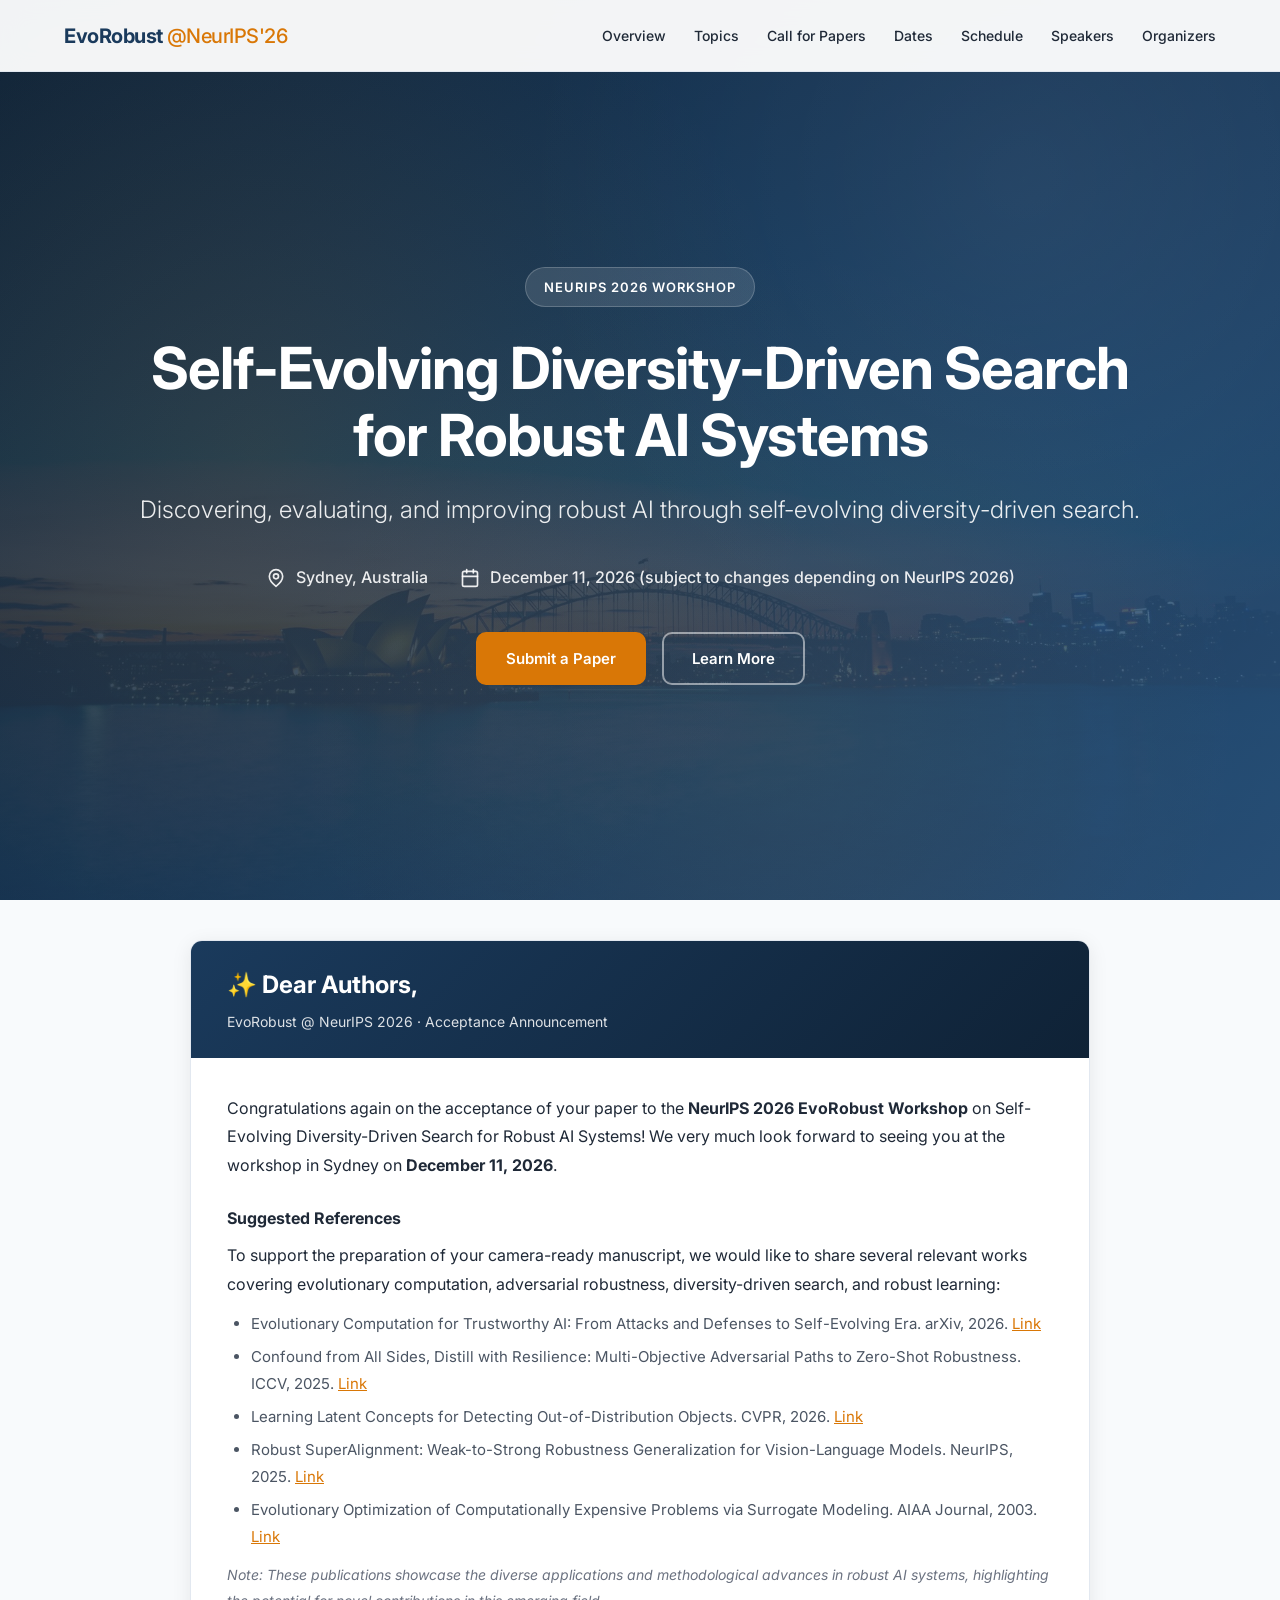
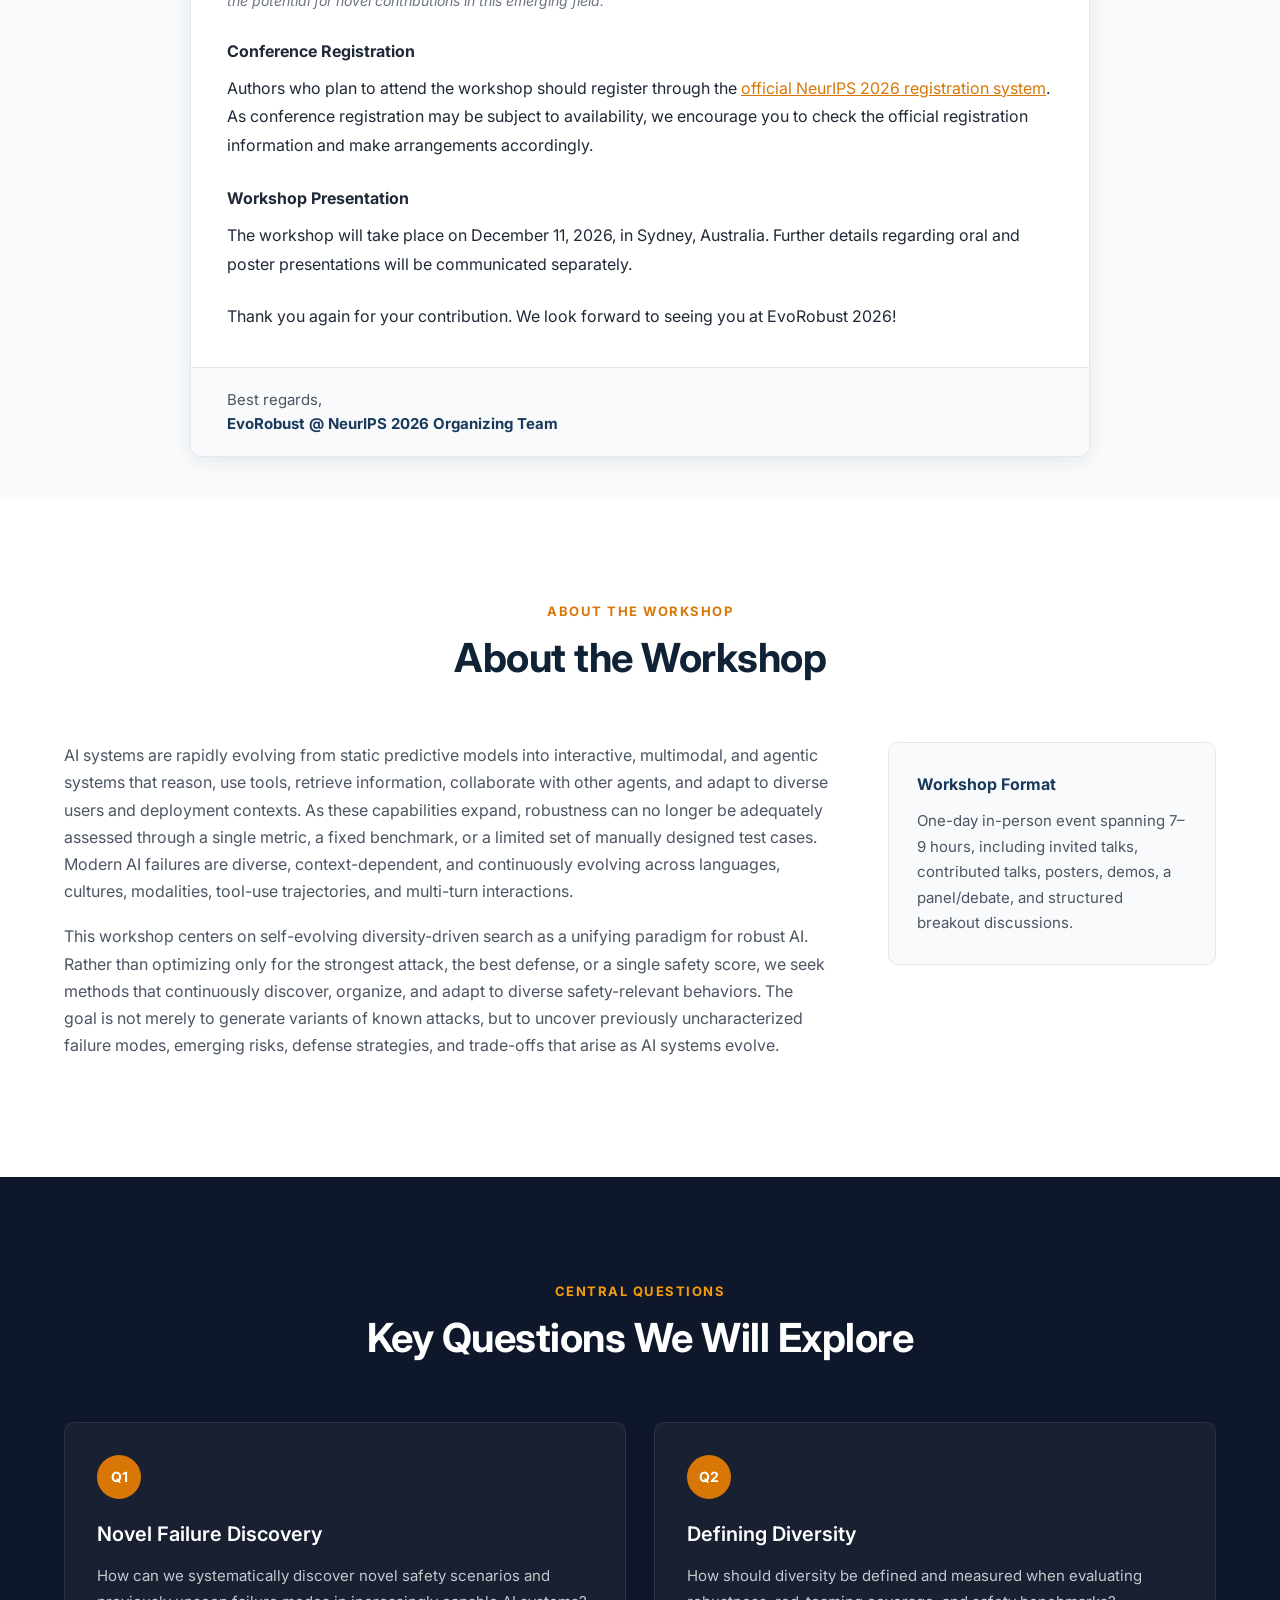
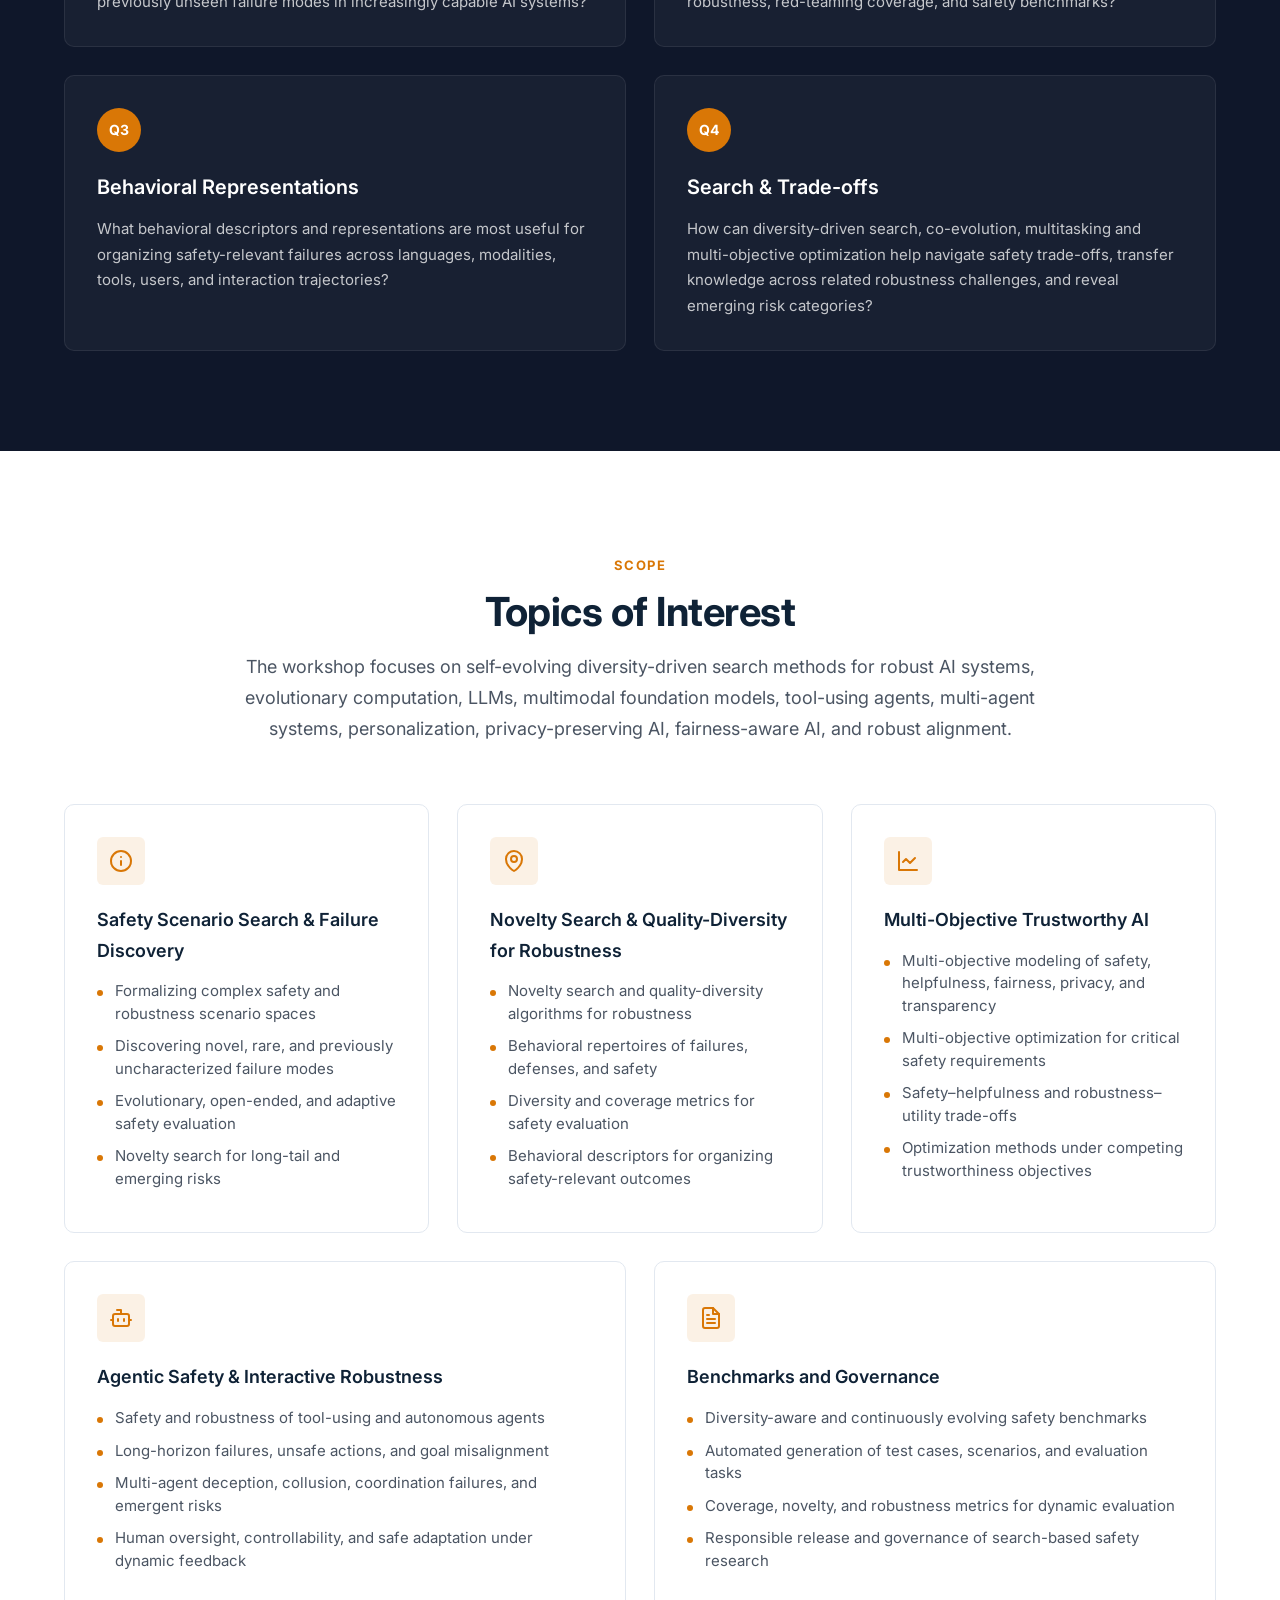
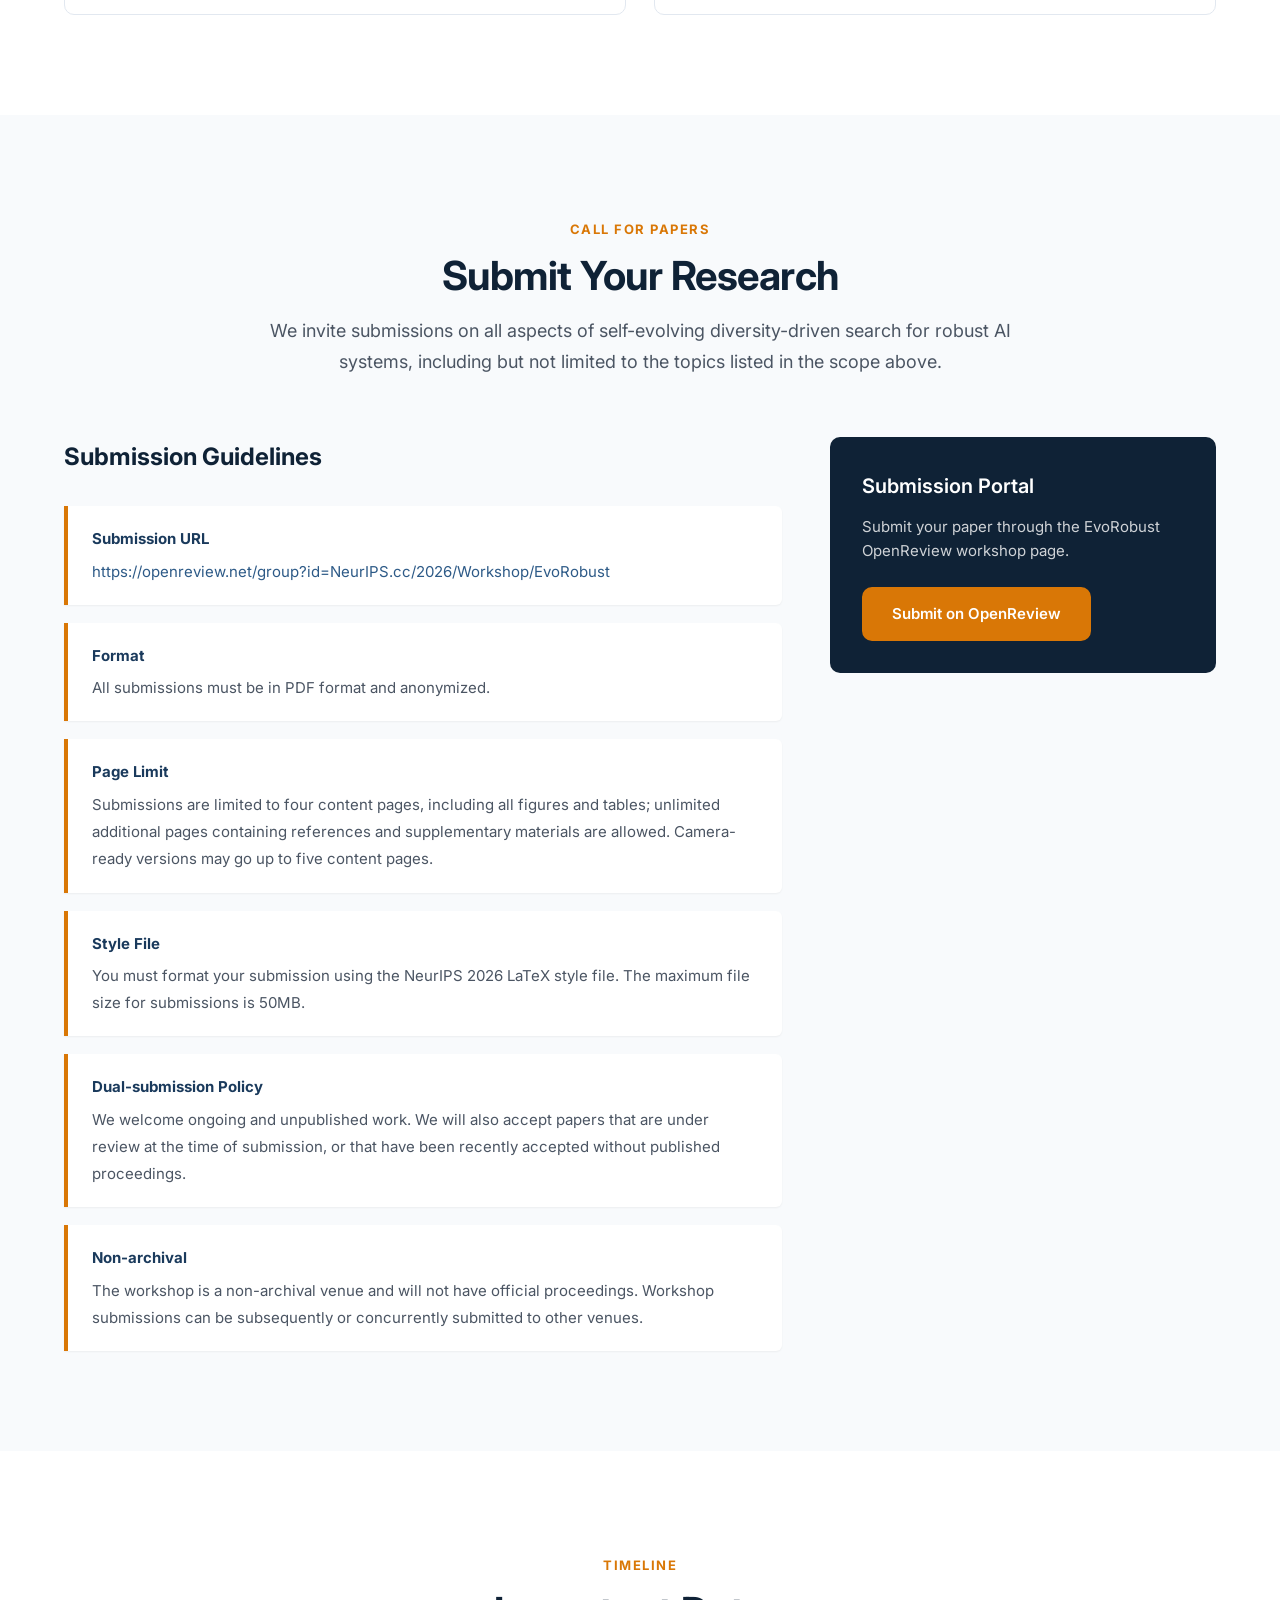
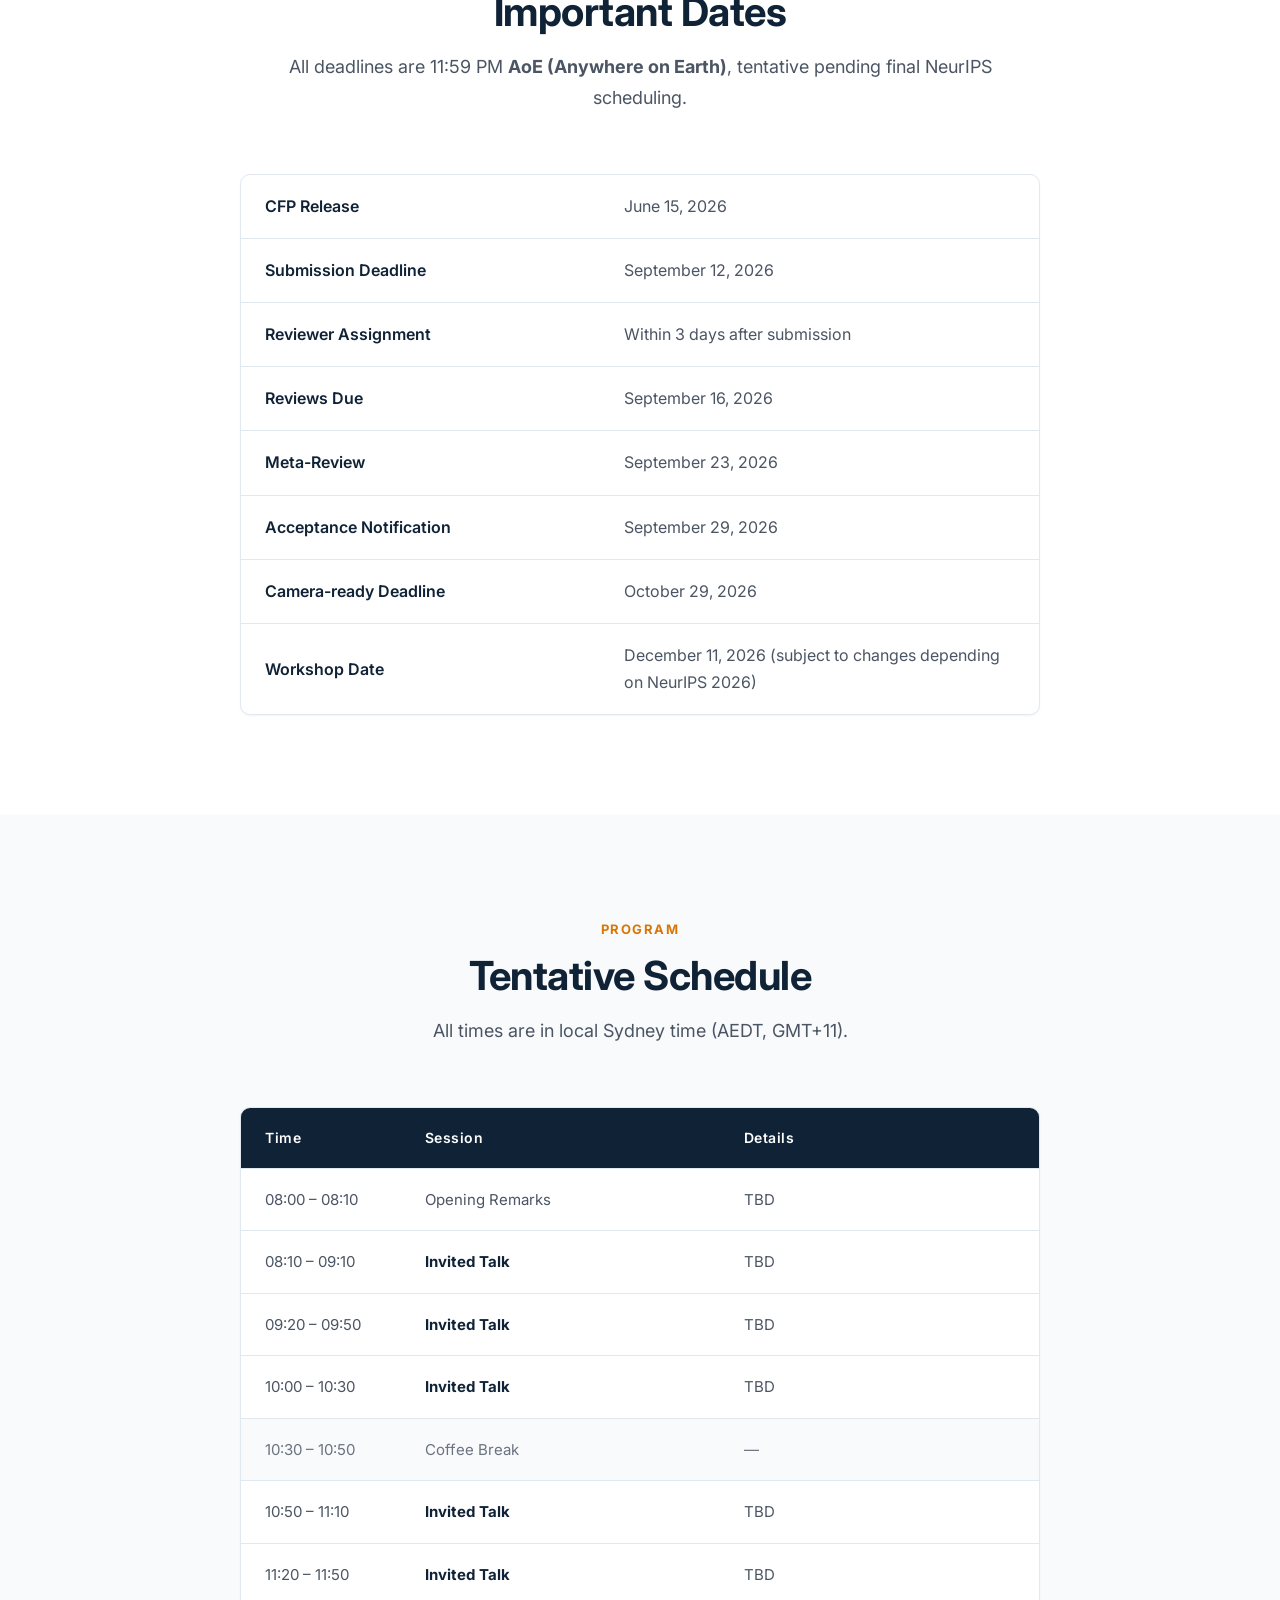
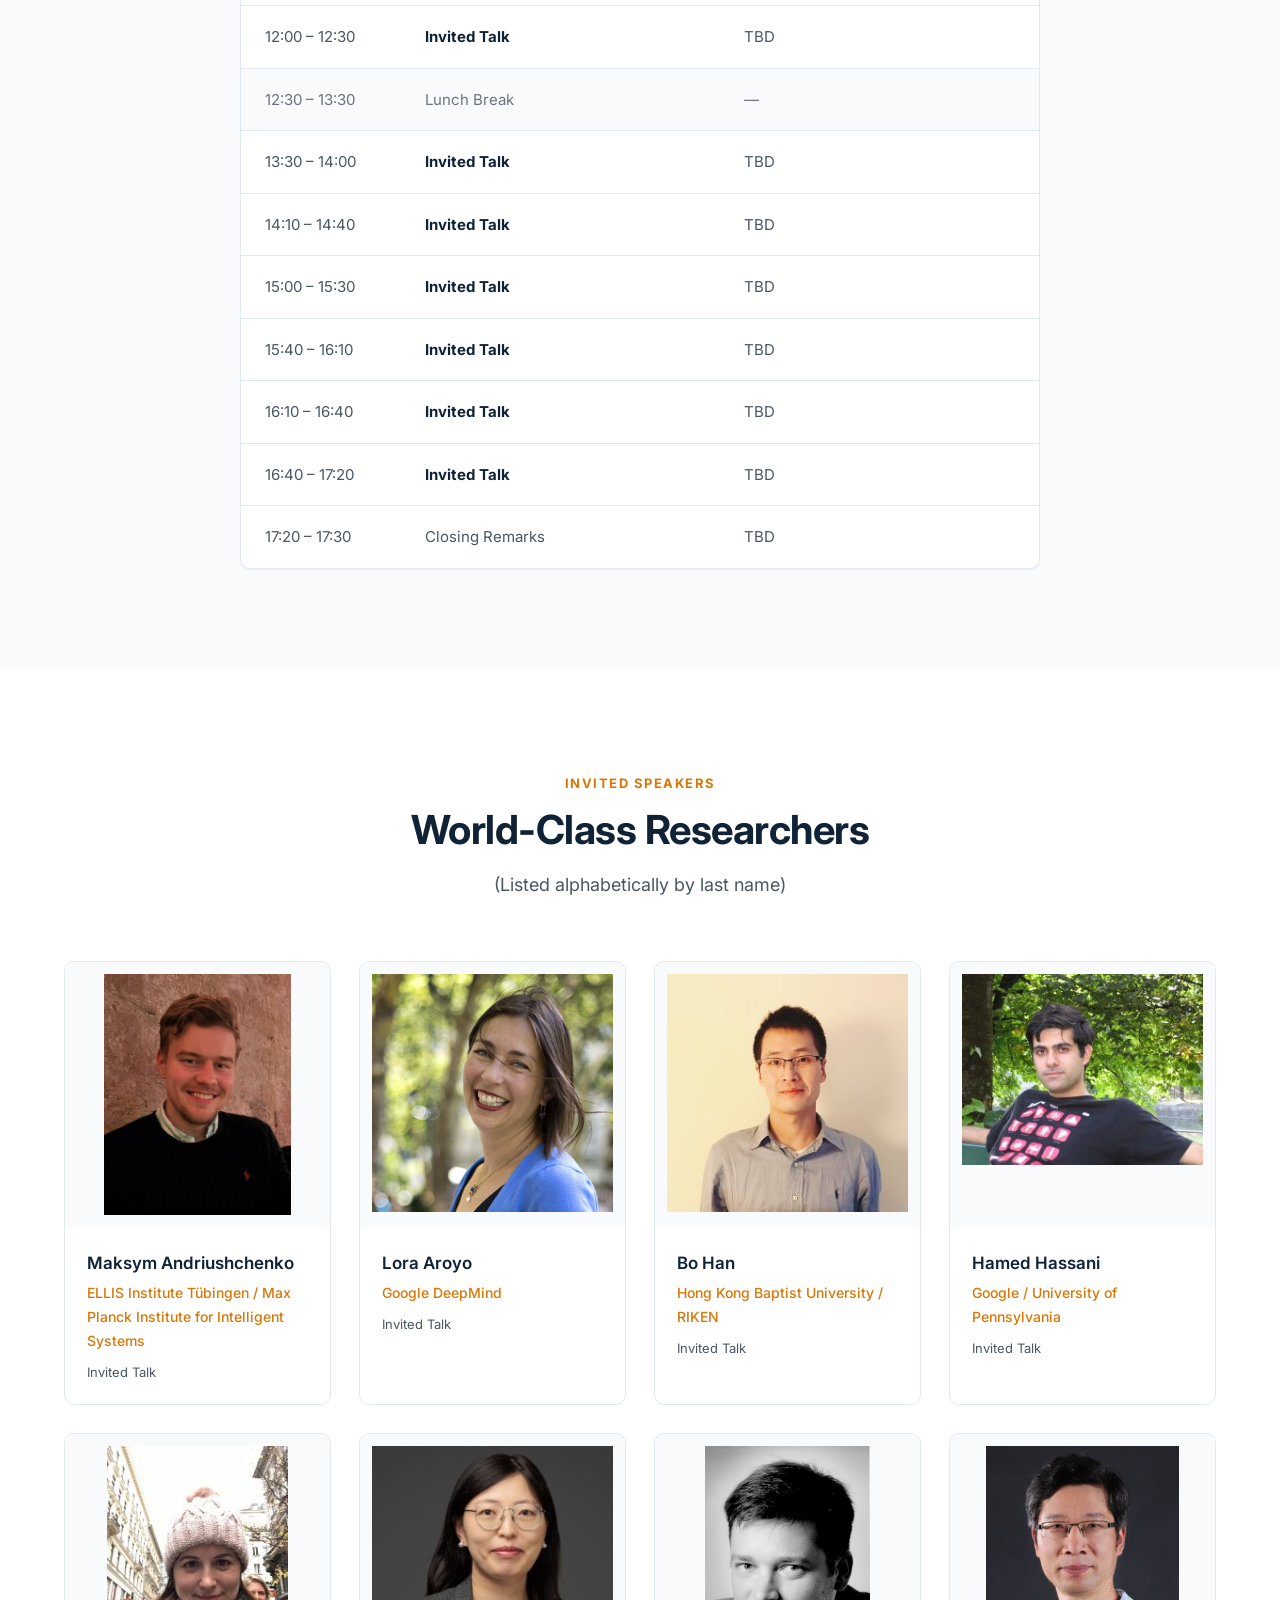
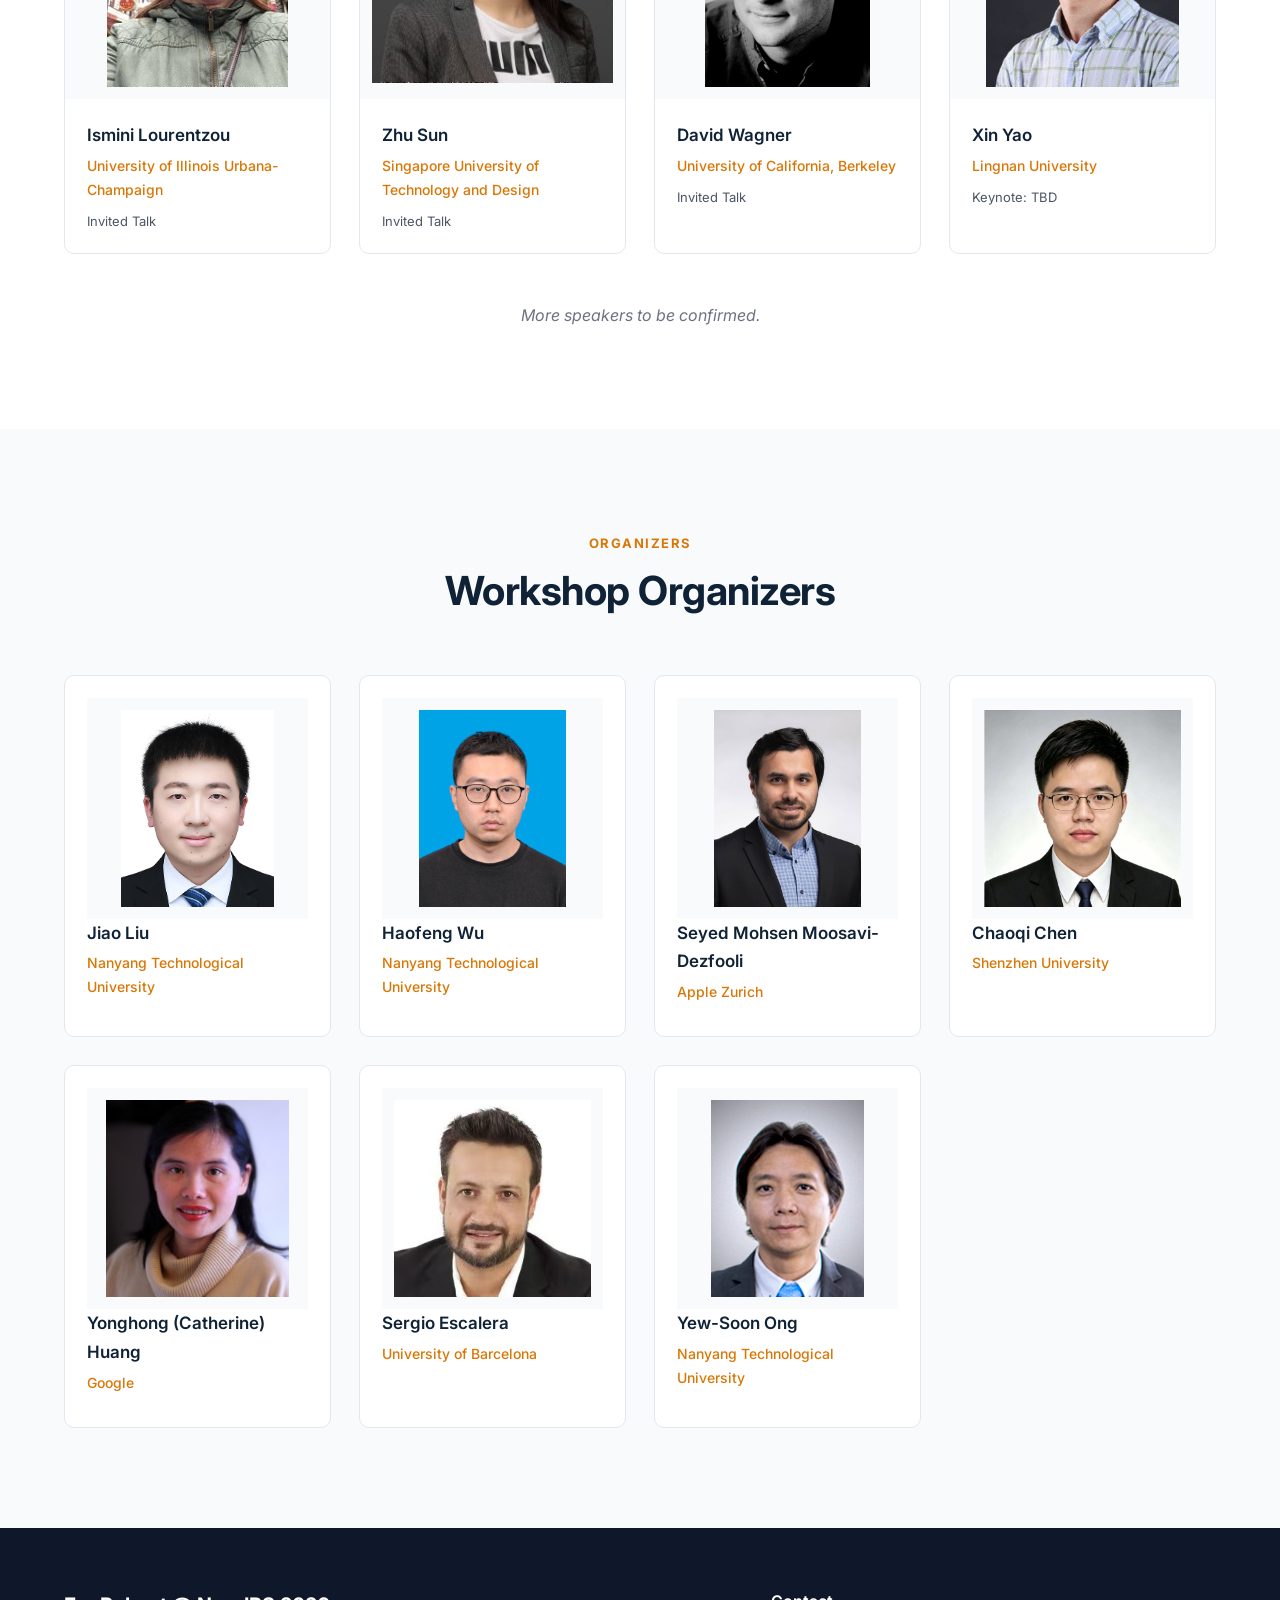
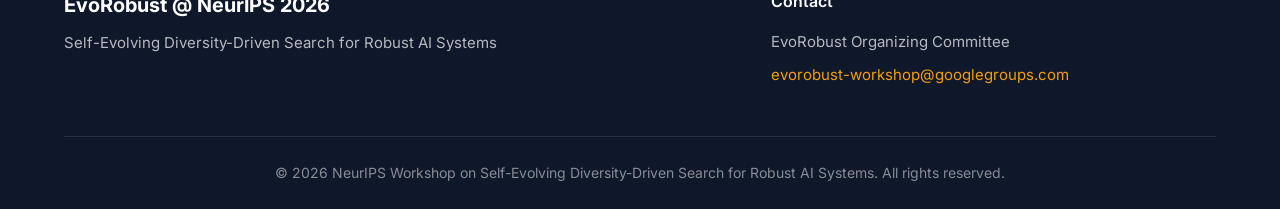
==== evorobust-workshop.html @ f7cfbfee "Remove camera-ready submission section (deadline passed)" ====
<!DOCTYPE html>
<html lang="en">
<head>
    <meta charset="UTF-8">
    <meta name="viewport" content="width=device-width, initial-scale=1.0">
    <title>EvoRobust Workshop @ NeurIPS 2026 | Self-Evolving Diversity-Driven Search for Robust AI Systems</title>
    <meta name="description" content="NeurIPS 2026 Workshop on Self-Evolving Diversity-Driven Search for Robust AI Systems. Discovering, evaluating, and improving robust AI through diversity-driven search.">
    <style>
/* ================================
   EvoRobust @ NeurIPS 2026 Workshop
   Stylesheet
   ================================ */

:root {
    --color-primary: #1a3a5c;
    --color-primary-dark: #0f2236;
    --color-primary-light: #2d5a87;
    --color-accent: #d97706;
    --color-accent-light: #f59e0b;
    --color-text: #1f2937;
    --color-text-light: #4b5563;
    --color-text-muted: #6b7280;
    --color-bg: #ffffff;
    --color-bg-muted: #f8fafc;
    --color-bg-dark: #0f172a;
    --color-border: #e2e8f0;
    --shadow-sm: 0 1px 2px 0 rgba(0, 0, 0, 0.05);
    --shadow-md: 0 4px 6px -1px rgba(0, 0, 0, 0.1), 0 2px 4px -1px rgba(0, 0, 0, 0.06);
    --shadow-lg: 0 10px 15px -3px rgba(0, 0, 0, 0.1), 0 4px 6px -2px rgba(0, 0, 0, 0.05);
    --radius-sm: 6px;
    --radius-md: 10px;
    --radius-lg: 16px;
    --container-max: 1200px;
    --header-height: 72px;
}

* {
    margin: 0;
    padding: 0;
    box-sizing: border-box;
}

html {
    scroll-behavior: smooth;
}

body {
    font-family: 'Inter', -apple-system, BlinkMacSystemFont, 'Segoe UI', Roboto, sans-serif;
    font-size: 16px;
    line-height: 1.7;
    color: var(--color-text);
    background-color: var(--color-bg);
}

a {
    color: var(--color-primary-light);
    text-decoration: none;
    transition: color 0.2s ease;
}

a:hover {
    color: var(--color-accent);
}

img {
    max-width: 100%;
    height: auto;
}

.container {
    width: 100%;
    max-width: var(--container-max);
    margin: 0 auto;
    padding: 0 24px;
}

/* ================================
   Buttons
   ================================ */

.btn {
    display: inline-flex;
    align-items: center;
    justify-content: center;
    padding: 12px 28px;
    border-radius: var(--radius-md);
    font-weight: 600;
    font-size: 15px;
    transition: all 0.25s ease;
    cursor: pointer;
    border: 2px solid transparent;
}

.btn-primary {
    background-color: var(--color-accent);
    color: #ffffff;
    border-color: var(--color-accent);
}

.btn-primary:hover {
    background-color: var(--color-accent-light);
    border-color: var(--color-accent-light);
    color: #ffffff;
}

.btn-primary.disabled {
    opacity: 0.6;
    cursor: not-allowed;
    pointer-events: none;
}

.btn-secondary {
    background-color: transparent;
    color: #ffffff;
    border-color: rgba(255, 255, 255, 0.5);
}

.btn-secondary:hover {
    background-color: rgba(255, 255, 255, 0.1);
    border-color: #ffffff;
    color: #ffffff;
}

/* ================================
   Navigation
   ================================ */

.navbar {
    position: fixed;
    top: 0;
    left: 0;
    right: 0;
    height: var(--header-height);
    background-color: rgba(255, 255, 255, 0.95);
    backdrop-filter: blur(12px);
    border-bottom: 1px solid var(--color-border);
    z-index: 1000;
    transition: box-shadow 0.3s ease;
}

.navbar.scrolled {
    box-shadow: var(--shadow-sm);
}

.nav-container {
    display: flex;
    align-items: center;
    justify-content: space-between;
    height: 100%;
}

.nav-logo {
    font-size: 20px;
    font-weight: 700;
    color: var(--color-primary);
    letter-spacing: -0.5px;
}

.nav-logo-year {
    font-weight: 500;
    color: var(--color-accent);
    margin-left: 4px;
}

.nav-menu {
    display: flex;
    list-style: none;
    gap: 28px;
}

.nav-menu a {
    color: var(--color-text);
    font-weight: 500;
    font-size: 14px;
    padding: 6px 0;
    position: relative;
}

.nav-menu a::after {
    content: '';
    position: absolute;
    bottom: 0;
    left: 0;
    width: 0;
    height: 2px;
    background-color: var(--color-accent);
    transition: width 0.25s ease;
}

.nav-menu a:hover {
    color: var(--color-primary);
}

.nav-menu a:hover::after {
    width: 100%;
}

.nav-toggle {
    display: none;
    flex-direction: column;
    gap: 5px;
    background: none;
    border: none;
    cursor: pointer;
    padding: 8px;
}

.nav-toggle span {
    display: block;
    width: 24px;
    height: 2px;
    background-color: var(--color-primary);
    transition: all 0.3s ease;
}

/* ================================
   Hero Section
   ================================ */

.hero {
    position: relative;
    min-height: 100vh;
    display: flex;
    align-items: center;
    justify-content: center;
    text-align: center;
    padding: calc(var(--header-height) + 60px) 24px 80px;
    background:
        linear-gradient(135deg, rgba(15, 34, 54, 0.92) 0%, rgba(26, 58, 92, 0.88) 50%, rgba(45, 90, 135, 0.85) 100%),
        url('[data-uri]') center/cover no-repeat;
    color: #ffffff;
    overflow: hidden;
}

.hero-background {
    position: absolute;
    inset: 0;
    background-image:
        radial-gradient(circle at 20% 50%, rgba(217, 119, 6, 0.12) 0%, transparent 50%),
        radial-gradient(circle at 80% 20%, rgba(255, 255, 255, 0.06) 0%, transparent 40%),
        radial-gradient(circle at 60% 80%, rgba(217, 119, 6, 0.08) 0%, transparent 45%);
    pointer-events: none;
}

.hero-content {
    position: relative;
    z-index: 1;
    max-width: 1100px;
}

.hero-badge {
    display: inline-block;
    padding: 8px 18px;
    background-color: rgba(255, 255, 255, 0.12);
    border: 1px solid rgba(255, 255, 255, 0.2);
    border-radius: 50px;
    font-size: 13px;
    font-weight: 600;
    letter-spacing: 1px;
    text-transform: uppercase;
    margin-bottom: 28px;
}

.hero-title {
    font-size: clamp(34px, 5.5vw, 58px);
    font-weight: 700;
    line-height: 1.15;
    letter-spacing: -1px;
    margin-bottom: 24px;
}

.hero-subtitle {
    font-size: clamp(18px, 2.5vw, 24px);
    font-weight: 300;
    line-height: 1.5;
    color: rgba(255, 255, 255, 0.9);
    margin-bottom: 36px;
}

.hero-meta {
    display: flex;
    justify-content: center;
    gap: 32px;
    margin-bottom: 40px;
    flex-wrap: wrap;
}

.hero-meta-item {
    display: flex;
    align-items: center;
    gap: 10px;
    font-size: 16px;
    font-weight: 500;
    color: rgba(255, 255, 255, 0.9);
}

.hero-cta {
    display: flex;
    justify-content: center;
    gap: 16px;
    flex-wrap: wrap;
}

/* ================================
   Section Common Styles
   ================================ */

.section {
    padding: 100px 0;
}

.section-muted {
    background-color: var(--color-bg-muted);
}

.section-dark {
    background-color: var(--color-bg-dark);
    color: #ffffff;
}

.section-header {
    text-align: center;
    max-width: 800px;
    margin: 0 auto 60px;
}

.section-header.light {
    color: #ffffff;
}

.section-tag {
    display: inline-block;
    color: var(--color-accent);
    font-size: 13px;
    font-weight: 700;
    letter-spacing: 1.5px;
    text-transform: uppercase;
    margin-bottom: 12px;
}

.section-header.light .section-tag {
    color: var(--color-accent-light);
}

.section-title {
    font-size: clamp(28px, 4vw, 40px);
    font-weight: 700;
    line-height: 1.2;
    letter-spacing: -0.5px;
    margin-bottom: 16px;
    color: var(--color-primary-dark);
}

.section-header.light .section-title {
    color: #ffffff;
}

.section-desc {
    font-size: 18px;
    color: var(--color-text-light);
    line-height: 1.7;
}

.section-header.light .section-desc {
    color: rgba(255, 255, 255, 0.75);
}

.lead {
    font-size: 16px;
    line-height: 1.7;
    color: var(--color-text);
    margin-bottom: 24px;
}

/* ================================
   Overview Section
   ================================ */

.overview-grid {
    display: grid;
    grid-template-columns: 1.4fr 0.6fr;
    gap: 60px;
    align-items: start;
}

.overview-main p {
    margin-bottom: 18px;
    color: var(--color-text-light);
}

.overview-main strong {
    color: var(--color-primary-dark);
}

.overview-sidebar {
    display: flex;
    flex-direction: column;
    gap: 24px;
}

.info-card {
    background-color: var(--color-bg-muted);
    border: 1px solid var(--color-border);
    border-radius: var(--radius-md);
    padding: 28px;
}

.info-card h3 {
    font-size: 16px;
    font-weight: 700;
    color: var(--color-primary);
    margin-bottom: 10px;
}

.info-card p {
    color: var(--color-text-light);
    font-size: 15px;
}

.info-highlight {
    font-size: 36px !important;
    font-weight: 700;
    color: var(--color-accent) !important;
    margin-bottom: 4px !important;
}

/* ================================
   Questions Section
   ================================ */

.questions-grid {
    display: grid;
    grid-template-columns: repeat(2, 1fr);
    gap: 28px;
}

.question-card {
    background-color: rgba(255, 255, 255, 0.04);
    border: 1px solid rgba(255, 255, 255, 0.08);
    border-radius: var(--radius-md);
    padding: 32px;
    transition: transform 0.25s ease, border-color 0.25s ease;
}

.question-card:hover {
    transform: translateY(-4px);
    border-color: rgba(217, 119, 6, 0.4);
}

.question-number {
    display: inline-block;
    width: 44px;
    height: 44px;
    line-height: 44px;
    text-align: center;
    background-color: var(--color-accent);
    color: #ffffff;
    font-weight: 700;
    font-size: 14px;
    border-radius: 50%;
    margin-bottom: 18px;
}

.question-card h3 {
    font-size: 20px;
    font-weight: 600;
    margin-bottom: 12px;
    color: #ffffff;
}

.question-card p {
    color: rgba(255, 255, 255, 0.75);
    font-size: 15px;
    line-height: 1.7;
}

/* ================================
   Topics Section
   ================================ */

.topics-grid {
    display: grid;
    grid-template-columns: repeat(6, 1fr);
    gap: 28px;
}

.topic-card {
    grid-column: span 2;
    background-color: var(--color-bg);
    border: 1px solid var(--color-border);
    border-radius: var(--radius-md);
    padding: 32px;
    transition: transform 0.25s ease, box-shadow 0.25s ease;
}

/* When the last row has 2 cards, make them wider so they align with the row above */
.topic-card:nth-last-child(2):nth-child(3n+1),
.topic-card:nth-last-child(1):nth-child(3n+2) {
    grid-column: span 3;
}

.topic-card:hover {
    transform: translateY(-4px);
    box-shadow: var(--shadow-lg);
}

.topic-icon {
    width: 48px;
    height: 48px;
    display: flex;
    align-items: center;
    justify-content: center;
    background-color: rgba(217, 119, 6, 0.1);
    color: var(--color-accent);
    border-radius: var(--radius-sm);
    margin-bottom: 20px;
}

.topic-card h3 {
    font-size: 18px;
    font-weight: 600;
    color: var(--color-primary-dark);
    margin-bottom: 14px;
}

.topic-card ul {
    list-style: none;
}

.topic-card li {
    position: relative;
    padding-left: 18px;
    margin-bottom: 10px;
    font-size: 15px;
    color: var(--color-text-light);
    line-height: 1.5;
}

.topic-card li::before {
    content: '';
    position: absolute;
    left: 0;
    top: 10px;
    width: 6px;
    height: 6px;
    background-color: var(--color-accent);
    border-radius: 50%;
}

/* ================================
   Call for Papers Section
   ================================ */

.cfp-grid {
    display: grid;
    grid-template-columns: 1.3fr 0.7fr;
    gap: 48px;
    align-items: start;
}

.cfp-main h3 {
    font-size: 24px;
    font-weight: 700;
    color: var(--color-primary-dark);
    margin-bottom: 28px;
}

.guideline-list {
    display: flex;
    flex-direction: column;
    gap: 18px;
}

.guideline-item {
    padding: 20px 24px;
    background-color: var(--color-bg);
    border-left: 4px solid var(--color-accent);
    border-radius: 0 var(--radius-sm) var(--radius-sm) 0;
    box-shadow: var(--shadow-sm);
}

.guideline-item strong {
    display: block;
    font-size: 15px;
    color: var(--color-primary);
    margin-bottom: 6px;
}

.guideline-item span {
    font-size: 15px;
    color: var(--color-text-light);
    line-height: 1.6;
}

.cfp-sidebar {
    position: sticky;
    top: 100px;
}

.submission-card {
    background-color: var(--color-primary-dark);
    color: #ffffff;
    border-radius: var(--radius-md);
    padding: 32px;
}

.submission-card h3 {
    font-size: 20px;
    font-weight: 600;
    margin-bottom: 12px;
}

.submission-card p {
    color: rgba(255, 255, 255, 0.8);
    font-size: 15px;
    margin-bottom: 24px;
    line-height: 1.6;
}

/* ================================
   Tables (Dates & Schedule)
   ================================ */

.dates-table-wrapper,
.schedule-table-wrapper {
    max-width: 800px;
    margin: 0 auto;
    background-color: var(--color-bg);
    border: 1px solid var(--color-border);
    border-radius: var(--radius-md);
    overflow: hidden;
    box-shadow: var(--shadow-sm);
}

.dates-table,
.schedule-table {
    width: 100%;
    border-collapse: collapse;
}

.dates-table td,
.schedule-table th,
.schedule-table td {
    padding: 18px 24px;
    text-align: left;
    border-bottom: 1px solid var(--color-border);
}

.dates-table tr:last-child td,
.schedule-table tbody tr:last-child td {
    border-bottom: none;
}

.dates-table td:first-child {
    font-weight: 600;
    color: var(--color-primary-dark);
    width: 45%;
}

.dates-table td:last-child {
    color: var(--color-text-light);
}

.schedule-table thead {
    background-color: var(--color-primary-dark);
    color: #ffffff;
}

.schedule-table th {
    font-weight: 600;
    font-size: 14px;
    letter-spacing: 0.5px;
}

.schedule-table td {
    color: var(--color-text-light);
    font-size: 15px;
}

.schedule-table td strong {
    color: var(--color-primary-dark);
}

.schedule-table tr.break-row {
    background-color: var(--color-bg-muted);
}

.schedule-table tr.break-row td {
    color: var(--color-text-muted);
}

/* ================================
   Speakers & Organizers Cards
   ================================ */

.speakers-grid {
    display: flex;
    flex-wrap: wrap;
    justify-content: flex-start;
    gap: 28px;
}

.organizers-grid {
    display: grid;
    grid-template-columns: repeat(4, 1fr);
    gap: 28px;
}

.speaker-card {
    flex: 0 1 calc(25% - 21px);
    max-width: 280px;
    min-width: 240px;
    background-color: var(--color-bg);
    border: 1px solid var(--color-border);
    border-radius: var(--radius-md);
    overflow: hidden;
    transition: transform 0.25s ease, box-shadow 0.25s ease;
}

.organizer-card {
    background-color: var(--color-bg);
    border: 1px solid var(--color-border);
    border-radius: var(--radius-md);
    overflow: hidden;
    transition: transform 0.25s ease, box-shadow 0.25s ease;
}

.speaker-card:hover,
.organizer-card:hover {
    transform: translateY(-4px);
    box-shadow: var(--shadow-lg);
}

.speaker-image,
.organizer-image {
    width: 100%;
    aspect-ratio: 1 / 1;
    object-fit: contain;
    object-position: center top;
    display: block;
    background-color: var(--color-bg-muted);
    padding: 12px;
}

.speaker-image.placeholder,
.organizer-image.placeholder {
    display: flex;
    align-items: center;
    justify-content: center;
    background: linear-gradient(135deg, var(--color-primary-light) 0%, var(--color-primary) 100%);
    color: #ffffff;
    font-size: 36px;
    font-weight: 600;
    letter-spacing: 1px;
}

.speaker-info,
.organizer-card {
    padding: 22px;
}

.speakers-more {
    text-align: center;
    margin-top: 48px;
    font-size: 16px;
    color: var(--color-text-muted);
    font-style: italic;
}

.speaker-info h3,
.organizer-card h3 {
    font-size: 17px;
    font-weight: 600;
    color: var(--color-primary-dark);
    margin-bottom: 4px;
}

.speaker-info h3 a {
    color: inherit;
    text-decoration: none;
}

.speaker-info h3 a:hover {
    color: var(--color-accent);
}

.speaker-affiliation,
.organizer-affiliation {
    font-size: 14px;
    color: var(--color-accent);
    font-weight: 500;
    margin-bottom: 10px;
}

.speaker-topic {
    font-size: 13px;
    color: var(--color-text-light);
    line-height: 1.5;
}

.organizer-role {
    font-size: 13px;
    color: var(--color-text-muted);
    line-height: 1.5;
}

/* ================================
   Program Committee
   ================================ */

.committee-grid {
    display: grid;
    grid-template-columns: repeat(2, 1fr);
    gap: 16px;
    max-width: 900px;
    margin: 0 auto;
}

.committee-member {
    display: flex;
    flex-direction: column;
    padding: 18px 22px;
    background-color: var(--color-bg-muted);
    border: 1px solid var(--color-border);
    border-radius: var(--radius-sm);
}

.committee-member strong {
    font-size: 16px;
    color: var(--color-primary-dark);
    margin-bottom: 2px;
}

.committee-member span {
    font-size: 14px;
    color: var(--color-text-muted);
}

/* ================================
   Footer
   ================================ */

.footer {
    background-color: var(--color-bg-dark);
    color: #ffffff;
    padding: 60px 0 24px;
}

.footer-content {
    display: grid;
    grid-template-columns: 1.5fr 1fr;
    gap: 40px;
    padding-bottom: 40px;
    border-bottom: 1px solid rgba(255, 255, 255, 0.1);
}

.footer-brand h3 {
    font-size: 20px;
    font-weight: 700;
    margin-bottom: 8px;
}

.footer-brand p {
    color: rgba(255, 255, 255, 0.7);
    font-size: 15px;
}

.footer-contact h4 {
    font-size: 16px;
    font-weight: 600;
    margin-bottom: 14px;
}

.footer-contact p {
    color: rgba(255, 255, 255, 0.7);
    font-size: 15px;
    margin-bottom: 8px;
}

.footer-contact a {
    color: var(--color-accent-light);
}

.footer-bottom {
    padding-top: 24px;
    text-align: center;
}

.footer-bottom p {
    color: rgba(255, 255, 255, 0.5);
    font-size: 14px;
}

/* ================================
   Responsive Styles
   ================================ */

@media (max-width: 1024px) {
    .topics-grid {
        grid-template-columns: repeat(2, 1fr);
    }

    .topic-card,
    .topic-card:nth-last-child(2):nth-child(3n+1),
    .topic-card:nth-last-child(1):nth-child(3n+2) {
        grid-column: span 1;
    }

    .speaker-card {
        flex: 0 1 calc(50% - 14px);
        max-width: none;
    }

    .organizers-grid {
        grid-template-columns: repeat(2, 1fr);
    }

    .overview-grid,
    .cfp-grid {
        grid-template-columns: 1fr;
    }

    .cfp-sidebar {
        position: static;
    }
}

@media (max-width: 768px) {
    .container {
        padding: 0 18px;
    }

    .nav-menu {
        position: fixed;
        top: var(--header-height);
        left: 0;
        right: 0;
        flex-direction: column;
        gap: 0;
        background-color: rgba(255, 255, 255, 0.98);
        border-bottom: 1px solid var(--color-border);
        padding: 12px 0;
        transform: translateY(-150%);
        opacity: 0;
        transition: transform 0.3s ease, opacity 0.3s ease;
        pointer-events: none;
    }

    .nav-menu.active {
        transform: translateY(0);
        opacity: 1;
        pointer-events: auto;
    }

    .nav-menu a {
        display: block;
        padding: 12px 24px;
    }

    .nav-menu a::after {
        display: none;
    }

    .nav-toggle {
        display: flex;
    }

    .hero {
        padding: calc(var(--header-height) + 40px) 18px 60px;
    }

    .hero-meta {
        flex-direction: column;
        gap: 12px;
    }

    .topics-grid {
        grid-template-columns: 1fr;
    }

    .topic-card,
    .topic-card:nth-last-child(2):nth-child(3n+1),
    .topic-card:nth-last-child(1):nth-child(3n+2) {
        grid-column: span 1;
    }

    .speaker-card {
        flex: 1 1 100%;
        max-width: 100%;
    }

    .questions-grid,
    .organizers-grid,
    .committee-grid {
        grid-template-columns: 1fr;
    }

    .section {
        padding: 60px 0;
    }

    .section-title {
        font-size: clamp(24px, 7vw, 32px);
    }

    .dates-table-wrapper,
    .schedule-table-wrapper {
        overflow-x: auto;
        -webkit-overflow-scrolling: touch;
    }

    .dates-table,
    .schedule-table {
        min-width: 600px;
    }

    .footer-content {
        grid-template-columns: 1fr;
    }
}

@media (min-width: 1440px) {
    .container {
        max-width: 1320px;
    }

    .hero-title {
        font-size: clamp(40px, 5vw, 64px);
    }
}

@media (min-width: 1920px) {
    .container {
        max-width: 1800px;
    }

    .hero-content {
        max-width: 1500px;
    }

    .topics-grid {
        grid-template-columns: repeat(10, 1fr);
    }

    .topic-card {
        grid-column: span 2;
    }

    .organizers-grid {
        grid-template-columns: repeat(5, 1fr);
    }
}

</style>
    <link rel="preconnect" href="https://fonts.googleapis.com">
    <link rel="preconnect" href="https://fonts.gstatic.com" crossorigin>
    <link href="https://fonts.googleapis.com/css2?family=Inter:wght@300;400;500;600;700&display=swap" rel="stylesheet">
</head>
<body>
    <!-- Navigation -->
    <nav class="navbar" id="navbar">
        <div class="container nav-container">
            <a href="#" class="nav-logo">EvoRobust<span class="nav-logo-year">@NeurIPS'26</span></a>
            <button class="nav-toggle" id="navToggle" aria-label="Toggle navigation">
                <span></span>
                <span></span>
                <span></span>
            </button>
            <ul class="nav-menu" id="navMenu">
                <li><a href="#overview">Overview</a></li>
                <li><a href="#topics">Topics</a></li>
                <li><a href="#papers">Call for Papers</a></li>
                <li><a href="#dates">Dates</a></li>
                <li><a href="#schedule">Schedule</a></li>
                <li><a href="#speakers">Speakers</a></li>
                <li><a href="#organizers">Organizers</a></li>
                <!-- <li><a href="#committee">Program Committee</a></li> -->
            </ul>
        </div>
    </nav>

    <!-- Hero Section -->
    <header class="hero">
        <div class="hero-background"></div>
        <div class="container hero-content">
            <div class="hero-badge">NeurIPS 2026 Workshop</div>
            <h1 class="hero-title">Self-Evolving Diversity-Driven Search for Robust AI Systems</h1>
            <p class="hero-subtitle">Discovering, evaluating, and improving robust AI through self-evolving diversity-driven search.</p>
            <div class="hero-meta">
                <div class="hero-meta-item">
                    <svg xmlns="http://www.w3.org/2000/svg" width="20" height="20" viewBox="0 0 24 24" fill="none" stroke="currentColor" stroke-width="2" stroke-linecap="round" stroke-linejoin="round"><path d="M20 10c0 6-8 12-8 12s-8-6-8-12a8 8 0 0 1 16 0Z"/><circle cx="12" cy="10" r="3"/></svg>
                    <span>Sydney, Australia</span>
                </div>
                <div class="hero-meta-item">
                    <svg xmlns="http://www.w3.org/2000/svg" width="20" height="20" viewBox="0 0 24 24" fill="none" stroke="currentColor" stroke-width="2" stroke-linecap="round" stroke-linejoin="round"><rect width="18" height="18" x="3" y="4" rx="2" ry="2"/><line x1="16" x2="16" y1="2" y2="6"/><line x1="8" x2="8" y1="2" y2="6"/><line x1="3" x2="21" y1="10" y2="10"/></svg>
                    <span>December 11, 2026 (subject to changes depending on NeurIPS 2026)</span>
                </div>
            </div>
            <div class="hero-cta">
                <a href="#papers" class="btn btn-primary">Submit a Paper</a>
                <a href="#overview" class="btn btn-secondary">Learn More</a>
            </div>
        </div>
    </header>

    <!-- Acceptance Announcement -->
    <section id="announcement" class="section" style="padding-top: 40px; padding-bottom: 40px; background-color: var(--color-bg-muted);">
        <div class="container">
            <div style="max-width: 900px; margin: 0 auto; background: #ffffff; border: 1px solid var(--color-border); border-radius: 12px; box-shadow: 0 4px 20px rgba(0,0,0,0.08); overflow: hidden;">
                <!-- Email header -->
                <div style="background: linear-gradient(135deg, var(--color-primary) 0%, var(--color-primary-dark) 100%); padding: 24px 36px; color: #ffffff;">
                    <div style="font-size: 24px; font-weight: 700; margin-bottom: 4px;">✨ Dear Authors,</div>
                    <div style="font-size: 14px; opacity: 0.85;">EvoRobust @ NeurIPS 2026 · Acceptance Announcement</div>
                </div>
                <!-- Email body -->
                <div style="padding: 36px; font-size: 16px; line-height: 1.8; color: var(--color-text);">
                    <p style="margin-bottom: 24px;">
                        Congratulations again on the acceptance of your paper to the <strong>NeurIPS 2026 EvoRobust Workshop</strong> on Self-Evolving Diversity-Driven Search for Robust AI Systems! We very much look forward to seeing you at the workshop in Sydney on <strong>December 11, 2026</strong>.
                    </p>

                    <p style="margin-bottom: 8px;"><strong>Suggested References</strong></p>
                    <p style="margin-bottom: 12px;">
                        To support the preparation of your camera-ready manuscript, we would like to share several relevant works covering evolutionary computation, adversarial robustness, diversity-driven search, and robust learning:
                    </p>
                    <ul style="padding-left: 24px; margin-bottom: 12px; color: var(--color-text-light); font-size: 15px;">
                        <li style="margin-bottom: 6px;">Evolutionary Computation for Trustworthy AI: From Attacks and Defenses to Self-Evolving Era. arXiv, 2026. <a href="https://arxiv.org/abs/2610.02996" target="_blank" rel="noopener noreferrer" style="color: var(--color-accent); text-decoration: underline;">Link</a></li>
                        <li style="margin-bottom: 6px;">Confound from All Sides, Distill with Resilience: Multi-Objective Adversarial Paths to Zero-Shot Robustness. ICCV, 2025. <a href="https://openaccess.thecvf.com/content/ICCV2025/html/Dong_Confound_from_All_Sides_Distill_with_Resilience_Multi-Objective_Adversarial_Paths_ICCV_2025_paper.html" target="_blank" rel="noopener noreferrer" style="color: var(--color-accent); text-decoration: underline;">Link</a></li>
                        <li style="margin-bottom: 6px;">Learning Latent Concepts for Detecting Out-of-Distribution Objects. CVPR, 2026. <a href="https://openaccess.thecvf.com/content/CVPR2026/html/Peng_Learning_Latent_Concepts_for_Detecting_Out-of-Distribution_Objects_CVPR_2026_paper.html" target="_blank" rel="noopener noreferrer" style="color: var(--color-accent); text-decoration: underline;">Link</a></li>
                        <li style="margin-bottom: 6px;">Robust SuperAlignment: Weak-to-Strong Robustness Generalization for Vision-Language Models. NeurIPS, 2025. <a href="https://neurips.cc/virtual/2025/loc/san-diego/poster/115782" target="_blank" rel="noopener noreferrer" style="color: var(--color-accent); text-decoration: underline;">Link</a></li>
                        <li style="margin-bottom: 6px;">Evolutionary Optimization of Computationally Expensive Problems via Surrogate Modeling. AIAA Journal, 2003. <a href="https://doi.org/10.2514/2.1999" target="_blank" rel="noopener noreferrer" style="color: var(--color-accent); text-decoration: underline;">Link</a></li>
                    </ul>
                    <p style="margin-bottom: 24px; font-size: 14px; color: var(--color-text-muted); font-style: italic;">
                        Note: These publications showcase the diverse applications and methodological advances in robust AI systems, highlighting the potential for novel contributions in this emerging field.
                    </p>

                    <p style="margin-bottom: 8px;"><strong>Conference Registration</strong></p>
                    <p style="margin-bottom: 24px;">
                        Authors who plan to attend the workshop should register through the <a href="https://neurips.cc/Conferences/2026" target="_blank" rel="noopener noreferrer" style="color: var(--color-accent); text-decoration: underline;">official NeurIPS 2026 registration system</a>. As conference registration may be subject to availability, we encourage you to check the official registration information and make arrangements accordingly.
                    </p>

                    <p style="margin-bottom: 8px;"><strong>Workshop Presentation</strong></p>
                    <p style="margin-bottom: 24px;">
                        The workshop will take place on December 11, 2026, in Sydney, Australia. Further details regarding oral and poster presentations will be communicated separately.
                    </p>

                    <p style="margin-bottom: 0;">
                        Thank you again for your contribution. We look forward to seeing you at EvoRobust 2026!
                    </p>
                </div>
                <!-- Email footer -->
                <div style="padding: 20px 36px; border-top: 1px solid var(--color-border); background: var(--color-bg-muted);">
                    <div style="font-size: 15px; color: var(--color-text-light); line-height: 1.6;">
                        Best regards,<br>
                        <strong style="color: var(--color-primary);">EvoRobust @ NeurIPS 2026 Organizing Team</strong>
                    </div>
                </div>
            </div>
        </div>
    </section>

    <!-- Overview Section -->
    <section id="overview" class="section">
        <div class="container">
            <div class="section-header">
                <span class="section-tag">About the Workshop</span>
                <h2 class="section-title">About the Workshop</h2>
            </div>
            <div class="overview-grid">
                <div class="overview-main">
                    <p class="lead">
                        AI systems are rapidly evolving from static predictive models into interactive, multimodal, and agentic systems that reason, use tools, retrieve information, collaborate with other agents, and adapt to diverse users and deployment contexts. As these capabilities expand, robustness can no longer be adequately assessed through a single metric, a fixed benchmark, or a limited set of manually designed test cases. Modern AI failures are diverse, context-dependent, and continuously evolving across languages, cultures, modalities, tool-use trajectories, and multi-turn interactions.
                    </p>
                    <p class="lead">
                        This workshop centers on self-evolving diversity-driven search as a unifying paradigm for robust AI. Rather than optimizing only for the strongest attack, the best defense, or a single safety score, we seek methods that continuously discover, organize, and adapt to diverse safety-relevant behaviors. The goal is not merely to generate variants of known attacks, but to uncover previously uncharacterized failure modes, emerging risks, defense strategies, and trade-offs that arise as AI systems evolve.
                    </p>
                </div>
                <div class="overview-sidebar">
                    <div class="info-card">
                        <h3>Workshop Format</h3>
                        <p>One-day in-person event spanning 7–9 hours, including invited talks, contributed talks, posters, demos, a panel/debate, and structured breakout discussions.</p>
                    </div>
                </div>
            </div>
        </div>
    </section>

    <!-- Key Questions -->
    <section class="section section-dark">
        <div class="container">
            <div class="section-header light">
                <span class="section-tag">Central Questions</span>
                <h2 class="section-title">Key Questions We Will Explore</h2>
            </div>
            <div class="questions-grid">
                <div class="question-card">
                    <div class="question-number">Q1</div>
                    <h3>Novel Failure Discovery</h3>
                    <p>How can we systematically discover novel safety scenarios and previously unseen failure modes in increasingly capable AI systems?</p>
                </div>
                <div class="question-card">
                    <div class="question-number">Q2</div>
                    <h3>Defining Diversity</h3>
                    <p>How should diversity be defined and measured when evaluating robustness, red-teaming coverage, and safety benchmarks?</p>
                </div>
                <div class="question-card">
                    <div class="question-number">Q3</div>
                    <h3>Behavioral Representations</h3>
                    <p>What behavioral descriptors and representations are most useful for organizing safety-relevant failures across languages, modalities, tools, users, and interaction trajectories?</p>
                </div>
                <div class="question-card">
                    <div class="question-number">Q4</div>
                    <h3>Search & Trade-offs</h3>
                    <p>How can diversity-driven search, co-evolution, multitasking and multi-objective optimization help navigate safety trade-offs, transfer knowledge across related robustness challenges, and reveal emerging risk categories?</p>
                </div>
            </div>
        </div>
    </section>

    <!-- Topics Section -->
    <section id="topics" class="section">
        <div class="container">
            <div class="section-header">
                <span class="section-tag">Scope</span>
                <h2 class="section-title">Topics of Interest</h2>
                <p class="section-desc">The workshop focuses on self-evolving diversity-driven search methods for robust AI systems, evolutionary computation, LLMs, multimodal foundation models, tool-using agents, multi-agent systems, personalization, privacy-preserving AI, fairness-aware AI, and robust alignment.</p>
            </div>
            <div class="topics-grid">
                <div class="topic-card">
                    <div class="topic-icon">
                        <svg xmlns="http://www.w3.org/2000/svg" width="24" height="24" viewBox="0 0 24 24" fill="none" stroke="currentColor" stroke-width="2" stroke-linecap="round" stroke-linejoin="round"><circle cx="12" cy="12" r="10"/><path d="M12 16v-4"/><path d="M12 8h.01"/></svg>
                    </div>
                    <h3>Safety Scenario Search & Failure Discovery</h3>
                    <ul>
                        <li>Formalizing complex safety and robustness scenario spaces</li>
                        <li>Discovering novel, rare, and previously uncharacterized failure modes</li>
                        <li>Evolutionary, open-ended, and adaptive safety evaluation</li>
                        <li>Novelty search for long-tail and emerging risks</li>
                    </ul>
                </div>
                <div class="topic-card">
                    <div class="topic-icon">
                        <svg xmlns="http://www.w3.org/2000/svg" width="24" height="24" viewBox="0 0 24 24" fill="none" stroke="currentColor" stroke-width="2" stroke-linecap="round" stroke-linejoin="round"><path d="M12 22s-8-4.5-8-11.8A8 8 0 0 1 12 2a8 8 0 0 1 8 8.2c0 7.3-8 11.8-8 11.8z"/><circle cx="12" cy="10" r="3"/></svg>
                    </div>
                    <h3>Novelty Search & Quality-Diversity for Robustness</h3>
                    <ul>
                        <li>Novelty search and quality-diversity algorithms for robustness</li>
                        <li>Behavioral repertoires of failures, defenses, and safety</li>
                        <li>Diversity and coverage metrics for safety evaluation</li>
                        <li>Behavioral descriptors for organizing safety-relevant outcomes</li>
                    </ul>
                </div>
                <div class="topic-card">
                    <div class="topic-icon">
                        <svg xmlns="http://www.w3.org/2000/svg" width="24" height="24" viewBox="0 0 24 24" fill="none" stroke="currentColor" stroke-width="2" stroke-linecap="round" stroke-linejoin="round"><path d="M3 3v18h18"/><path d="m19 9-5 5-4-4-3 3"/></svg>
                    </div>
                    <h3>Multi-Objective Trustworthy AI</h3>
                    <ul>
                        <li>Multi-objective modeling of safety, helpfulness, fairness, privacy, and transparency</li>
                        <li>Multi-objective optimization for critical safety requirements</li>
                        <li>Safety–helpfulness and robustness–utility trade-offs</li>
                        <li>Optimization methods under competing trustworthiness objectives</li>
                    </ul>
                </div>
                <div class="topic-card">
                    <div class="topic-icon">
                        <svg xmlns="http://www.w3.org/2000/svg" width="24" height="24" viewBox="0 0 24 24" fill="none" stroke="currentColor" stroke-width="2" stroke-linecap="round" stroke-linejoin="round"><path d="M12 8V4H8"/><rect width="16" height="12" x="4" y="8" rx="2"/><path d="M2 14h2"/><path d="M20 14h2"/><path d="M15 13v2"/><path d="M9 13v2"/></svg>
                    </div>
                    <h3>Agentic Safety & Interactive Robustness</h3>
                    <ul>
                        <li>Safety and robustness of tool-using and autonomous agents</li>
                        <li>Long-horizon failures, unsafe actions, and goal misalignment</li>
                        <li>Multi-agent deception, collusion, coordination failures, and emergent risks</li>
                        <li>Human oversight, controllability, and safe adaptation under dynamic feedback</li>
                    </ul>
                </div>
                <div class="topic-card">
                    <div class="topic-icon">
                        <svg xmlns="http://www.w3.org/2000/svg" width="24" height="24" viewBox="0 0 24 24" fill="none" stroke="currentColor" stroke-width="2" stroke-linecap="round" stroke-linejoin="round"><path d="M14 2H6a2 2 0 0 0-2 2v16a2 2 0 0 0 2 2h12a2 2 0 0 0 2-2V8z"/><path d="M14 2v6h6"/><path d="M16 13H8"/><path d="M16 17H8"/><path d="M10 9H8"/></svg>
                    </div>
                    <h3>Benchmarks and Governance</h3>
                    <ul>
                        <li>Diversity-aware and continuously evolving safety benchmarks</li>
                        <li>Automated generation of test cases, scenarios, and evaluation tasks</li>
                        <li>Coverage, novelty, and robustness metrics for dynamic evaluation</li>
                        <li>Responsible release and governance of search-based safety research</li>
                    </ul>
                </div>
            </div>
        </div>
    </section>

    <!-- Call for Papers -->
    <section id="papers" class="section section-muted">
        <div class="container">
            <div class="section-header">
                <span class="section-tag">Call for Papers</span>
                <h2 class="section-title">Submit Your Research</h2>
                <p class="section-desc">We invite submissions on all aspects of self-evolving diversity-driven search for robust AI systems, including but not limited to the topics listed in the scope above.</p>
            </div>
            <div class="cfp-grid">
                <div class="cfp-main">
                    <h3>Submission Guidelines</h3>
                    <div class="guideline-list">
                        <div class="guideline-item">
                            <strong>Submission URL</strong>
                            <span><a href="https://openreview.net/group?id=NeurIPS.cc/2026/Workshop/EvoRobust" target="_blank" rel="noopener noreferrer">https://openreview.net/group?id=NeurIPS.cc/2026/Workshop/EvoRobust</a></span>
                        </div>
                        <div class="guideline-item">
                            <strong>Format</strong>
                            <span>All submissions must be in PDF format and anonymized.</span>
                        </div>
                        <div class="guideline-item">
                            <strong>Page Limit</strong>
                            <span>Submissions are limited to four content pages, including all figures and tables; unlimited additional pages containing references and supplementary materials are allowed. Camera-ready versions may go up to five content pages.</span>
                        </div>
                        <div class="guideline-item">
                            <strong>Style File</strong>
                            <span>You must format your submission using the NeurIPS 2026 LaTeX style file. The maximum file size for submissions is 50MB.</span>
                        </div>
                        <div class="guideline-item">
                            <strong>Dual-submission Policy</strong>
                            <span>We welcome ongoing and unpublished work. We will also accept papers that are under review at the time of submission, or that have been recently accepted without published proceedings.</span>
                        </div>
                        <div class="guideline-item">
                            <strong>Non-archival</strong>
                            <span>The workshop is a non-archival venue and will not have official proceedings. Workshop submissions can be subsequently or concurrently submitted to other venues.</span>
                        </div>
                    </div>
                </div>
                <div class="cfp-sidebar">
                    <div class="submission-card">
                        <h3>Submission Portal</h3>
                        <p>Submit your paper through the EvoRobust OpenReview workshop page.</p>
                        <a href="https://openreview.net/group?id=NeurIPS.cc/2026/Workshop/EvoRobust" class="btn btn-primary" target="_blank" rel="noopener noreferrer">Submit on OpenReview</a>
                    </div>
                </div>
            </div>
        </div>
    </section>

    <!-- Important Dates -->
    <section id="dates" class="section">
        <div class="container">
            <div class="section-header">
                <span class="section-tag">Timeline</span>
                <h2 class="section-title">Important Dates</h2>
                <p class="section-desc">All deadlines are 11:59 PM <strong>AoE (Anywhere on Earth)</strong>, tentative pending final NeurIPS scheduling.</p>
            </div>
            <div class="dates-table-wrapper">
                <table class="dates-table">
                    <tbody>
                        <tr>
                            <td>CFP Release</td>
                            <td>June 15, 2026</td>
                        </tr>
                        <tr>
                            <td>Submission Deadline</td>
                            <td>September 12, 2026</td>
                        </tr>
                        <tr>
                            <td>Reviewer Assignment</td>
                            <td>Within 3 days after submission</td>
                        </tr>
                        <tr>
                            <td>Reviews Due</td>
                            <td>September 16, 2026</td>
                        </tr>
                        <tr>
                            <td>Meta-Review</td>
                            <td>September 23, 2026</td>
                        </tr>
                        <tr>
                            <td>Acceptance Notification</td>
                            <td>September 29, 2026</td>
                        </tr>
                        <tr>
                            <td>Camera-ready Deadline</td>
                            <td>October 29, 2026</td>
                        </tr>
                        <tr>
                            <td>Workshop Date</td>
                            <td>December 11, 2026 (subject to changes depending on NeurIPS 2026)</td>
                        </tr>
                    </tbody>
                </table>
            </div>
        </div>
    </section>

    <!-- Schedule -->
    <section id="schedule" class="section section-muted">
        <div class="container">
            <div class="section-header">
                <span class="section-tag">Program</span>
                <h2 class="section-title">Tentative Schedule</h2>
                <p class="section-desc">All times are in local Sydney time (AEDT, GMT+11).</p>
            </div>
            <div class="schedule-table-wrapper">
                <table class="schedule-table">
                    <thead>
                        <tr>
                            <th style="width: 20%;">Time</th>
                            <th style="width: 40%;">Session</th>
                            <th style="width: 40%;">Details</th>
                        </tr>
                    </thead>
                    <tbody>
                        <tr>
                            <td>08:00 – 08:10</td>
                            <td>Opening Remarks</td>
                            <td>TBD</td>
                        </tr>
                        <tr>
                            <td>08:10 – 09:10</td>
                            <td><strong>Invited Talk</strong></td>
                            <td>TBD</td>
                        </tr>
                        <tr>
                            <td>09:20 – 09:50</td>
                            <td><strong>Invited Talk</strong></td>
                            <td>TBD</td>
                        </tr>
                        <tr>
                            <td>10:00 – 10:30</td>
                            <td><strong>Invited Talk</strong></td>
                            <td>TBD</td>
                        </tr>
                        <tr class="break-row">
                            <td>10:30 – 10:50</td>
                            <td>Coffee Break</td>
                            <td>—</td>
                        </tr>
                        <tr>
                            <td>10:50 – 11:10</td>
                            <td><strong>Invited Talk</strong></td>
                            <td>TBD</td>
                        </tr>
                        <tr>
                            <td>11:20 – 11:50</td>
                            <td><strong>Invited Talk</strong></td>
                            <td>TBD</td>
                        </tr>
                        <tr>
                            <td>12:00 – 12:30</td>
                            <td><strong>Invited Talk</strong></td>
                            <td>TBD</td>
                        </tr>
                        <tr class="break-row">
                            <td>12:30 – 13:30</td>
                            <td>Lunch Break</td>
                            <td>—</td>
                        </tr>
                        <tr>
                            <td>13:30 – 14:00</td>
                            <td><strong>Invited Talk</strong></td>
                            <td>TBD</td>
                        </tr>
                        <tr>
                            <td>14:10 – 14:40</td>
                            <td><strong>Invited Talk</strong></td>
                            <td>TBD</td>
                        </tr>
                        <tr>
                            <td>15:00 – 15:30</td>
                            <td><strong>Invited Talk</strong></td>
                            <td>TBD</td>
                        </tr>
                        <tr>
                            <td>15:40 – 16:10</td>
                            <td><strong>Invited Talk</strong></td>
                            <td>TBD</td>
                        </tr>
                        <tr>
                            <td>16:10 – 16:40</td>
                            <td><strong>Invited Talk</strong></td>
                            <td>TBD</td>
                        </tr>
                        <tr>
                            <td>16:40 – 17:20</td>
                            <td><strong>Invited Talk</strong></td>
                            <td>TBD</td>
                        </tr>
                        <tr>
                            <td>17:20 – 17:30</td>
                            <td>Closing Remarks</td>
                            <td>TBD</td>
                        </tr>
                    </tbody>
                </table>
            </div>
        </div>
    </section>

    <!-- Invited Speakers -->
    <section id="speakers" class="section">
        <div class="container">
            <div class="section-header">
                <span class="section-tag">Invited Speakers</span>
                <h2 class="section-title">World-Class Researchers</h2>
                <p class="section-desc">(Listed alphabetically by last name)</p>
            </div>
            <div class="speakers-grid">
                <div class="speaker-card">
                    <a href="https://www.andriushchenko.me/" target="_blank" rel="noopener noreferrer"><img src="[data-uri]" alt="Maksym Andriushchenko" class="speaker-image"></a>
                    <div class="speaker-info">
                        <h3><a href="https://www.andriushchenko.me/" target="_blank" rel="noopener noreferrer">Maksym Andriushchenko</a></h3>
                        <p class="speaker-affiliation">ELLIS Institute Tübingen / Max Planck Institute for Intelligent Systems</p>
                        <p class="speaker-topic">Invited Talk</p>
                    </div>
                </div>
                <div class="speaker-card">
                    <a href="https://scholar.google.com/citations?user=FXGgl5IAAAAJ&hl=en" target="_blank" rel="noopener noreferrer"><img src="[data-uri]" alt="Lora Aroyo" class="speaker-image"></a>
                    <div class="speaker-info">
                        <h3><a href="https://scholar.google.com/citations?user=FXGgl5IAAAAJ&hl=en" target="_blank" rel="noopener noreferrer">Lora Aroyo</a></h3>
                        <p class="speaker-affiliation">Google DeepMind</p>
                        <p class="speaker-topic">Invited Talk</p>
                    </div>
                </div>
                <div class="speaker-card">
                    <a href="https://bhanml.github.io/" target="_blank" rel="noopener noreferrer"><img src="[data-uri]" alt="Bo Han" class="speaker-image"></a>
                    <div class="speaker-info">
                        <h3><a href="https://bhanml.github.io/" target="_blank" rel="noopener noreferrer">Bo Han</a></h3>
                        <p class="speaker-affiliation">Hong Kong Baptist University / RIKEN</p>
                        <p class="speaker-topic">Invited Talk</p>
                    </div>
                </div>
                <div class="speaker-card">
                    <a href="https://scholar.google.com/citations?user=M9V6y-0AAAAJ&hl=en" target="_blank" rel="noopener noreferrer"><img src="[data-uri]" alt="Hamed Hassani" class="speaker-image"></a>
                    <div class="speaker-info">
                        <h3><a href="https://scholar.google.com/citations?user=M9V6y-0AAAAJ&hl=en" target="_blank" rel="noopener noreferrer">Hamed Hassani</a></h3>
                        <p class="speaker-affiliation">Google / University of Pennsylvania</p>
                        <p class="speaker-topic">Invited Talk</p>
                    </div>
                </div>

                <div class="speaker-card">
                    <a href="https://scholar.google.com/citations?user=CjxQvikAAAAJ&hl=en" target="_blank" rel="noopener noreferrer"><img src="[data-uri]" alt="Ismini Lourentzou" class="speaker-image"></a>
                    <div class="speaker-info">
                        <h3><a href="https://scholar.google.com/citations?user=CjxQvikAAAAJ&hl=en" target="_blank" rel="noopener noreferrer">Ismini Lourentzou</a></h3>
                        <p class="speaker-affiliation">University of Illinois Urbana-Champaign</p>
                        <p class="speaker-topic">Invited Talk</p>
                    </div>
                </div>
                                <div class="speaker-card">
                    <a href="https://scholar.google.com/citations?user=kJy0fd8AAAAJ&hl=zh-CN" target="_blank" rel="noopener noreferrer"><img src="[data-uri]" alt="Zhu Sun" class="speaker-image"></a>
                    <div class="speaker-info">
                        <h3><a href="https://scholar.google.com/citations?user=kJy0fd8AAAAJ&hl=zh-CN" target="_blank" rel="noopener noreferrer">Zhu Sun</a></h3>
                        <p class="speaker-affiliation">Singapore University of Technology and Design</p>
                        <p class="speaker-topic">Invited Talk</p>
                    </div>
                </div>
<div class="speaker-card">
                    <a href="https://www2.eecs.berkeley.edu/Faculty/Homepages/wagner.html" target="_blank" rel="noopener noreferrer"><img src="[data-uri]" alt="David Wagner" class="speaker-image"></a>
                    <div class="speaker-info">
                        <h3><a href="https://www2.eecs.berkeley.edu/Faculty/Homepages/wagner.html" target="_blank" rel="noopener noreferrer">David Wagner</a></h3>
                        <p class="speaker-affiliation">University of California, Berkeley</p>
                        <p class="speaker-topic">Invited Talk</p>
                    </div>
                </div>

                <div class="speaker-card">
                    <a href="https://scholar.google.com/citations?user=UUtYPl4AAAAJ&hl=zh-CN" target="_blank" rel="noopener noreferrer"><img src="[data-uri]" alt="Xin Yao" class="speaker-image"></a>
                    <div class="speaker-info">
                        <h3><a href="https://scholar.google.com/citations?user=UUtYPl4AAAAJ&hl=zh-CN" target="_blank" rel="noopener noreferrer">Xin Yao</a></h3>
                        <p class="speaker-affiliation">Lingnan University</p>
                        <p class="speaker-topic">Keynote: TBD</p>
                    </div>
                </div>
            </div>
            <p class="speakers-more">More speakers to be confirmed.</p>
        </div>
    </section>

    <!-- Organizers -->
    <section id="organizers" class="section section-muted">
        <div class="container">
            <div class="section-header">
                <span class="section-tag">Organizers</span>
                <h2 class="section-title">Workshop Organizers</h2>
            </div>
            <div class="organizers-grid">
                <div class="organizer-card">
                    <img src="[data-uri]" alt="Jiao Liu" class="organizer-image">
                    <h3>Jiao Liu</h3>
                    <p class="organizer-affiliation">Nanyang Technological University</p>
                </div>
                <div class="organizer-card">
                    <img src="[data-uri]" alt="Haofeng Wu" class="organizer-image">
                    <h3>Haofeng Wu</h3>
                    <p class="organizer-affiliation">Nanyang Technological University</p>
                </div>
                <div class="organizer-card">
                    <img src="[data-uri]" alt="Seyed Mohsen Moosavi-Dezfooli" class="organizer-image">
                    <h3>Seyed Mohsen Moosavi-Dezfooli</h3>
                    <p class="organizer-affiliation">Apple Zurich</p>
                </div>
                <div class="organizer-card">
                    <img src="[data-uri]" alt="Chaoqi Chen" class="organizer-image">
                    <h3>Chaoqi Chen</h3>
                    <p class="organizer-affiliation">Shenzhen University</p>
                </div>
                <div class="organizer-card">
                    <img src="[data-uri]" alt="Yonghong Huang" class="organizer-image">
                    <h3>Yonghong (Catherine) Huang</h3>
                    <p class="organizer-affiliation">Google</p>
                </div>
                <div class="organizer-card">
                    <img src="[data-uri]" alt="Sergio Escalera" class="organizer-image">
                    <h3>Sergio Escalera</h3>
                    <p class="organizer-affiliation">University of Barcelona</p>
                </div>
                <div class="organizer-card">
                    <img src="[data-uri]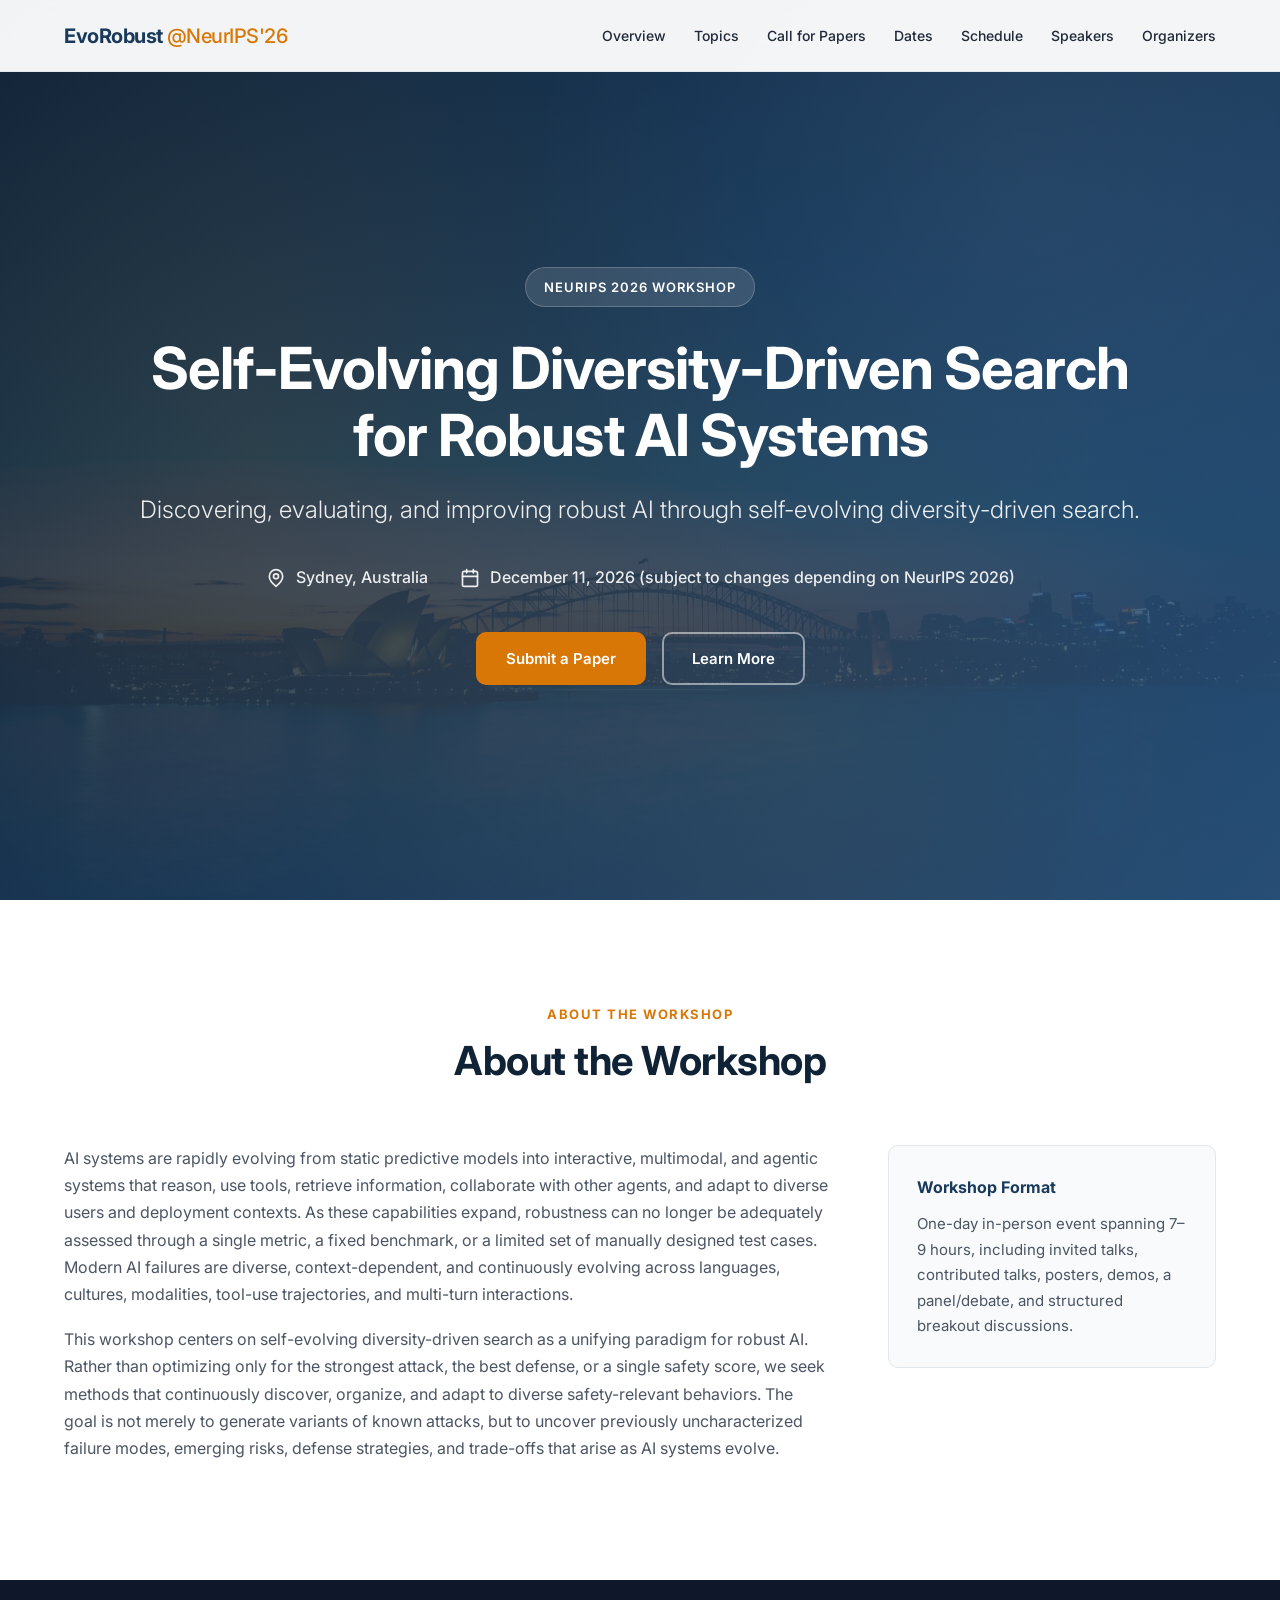
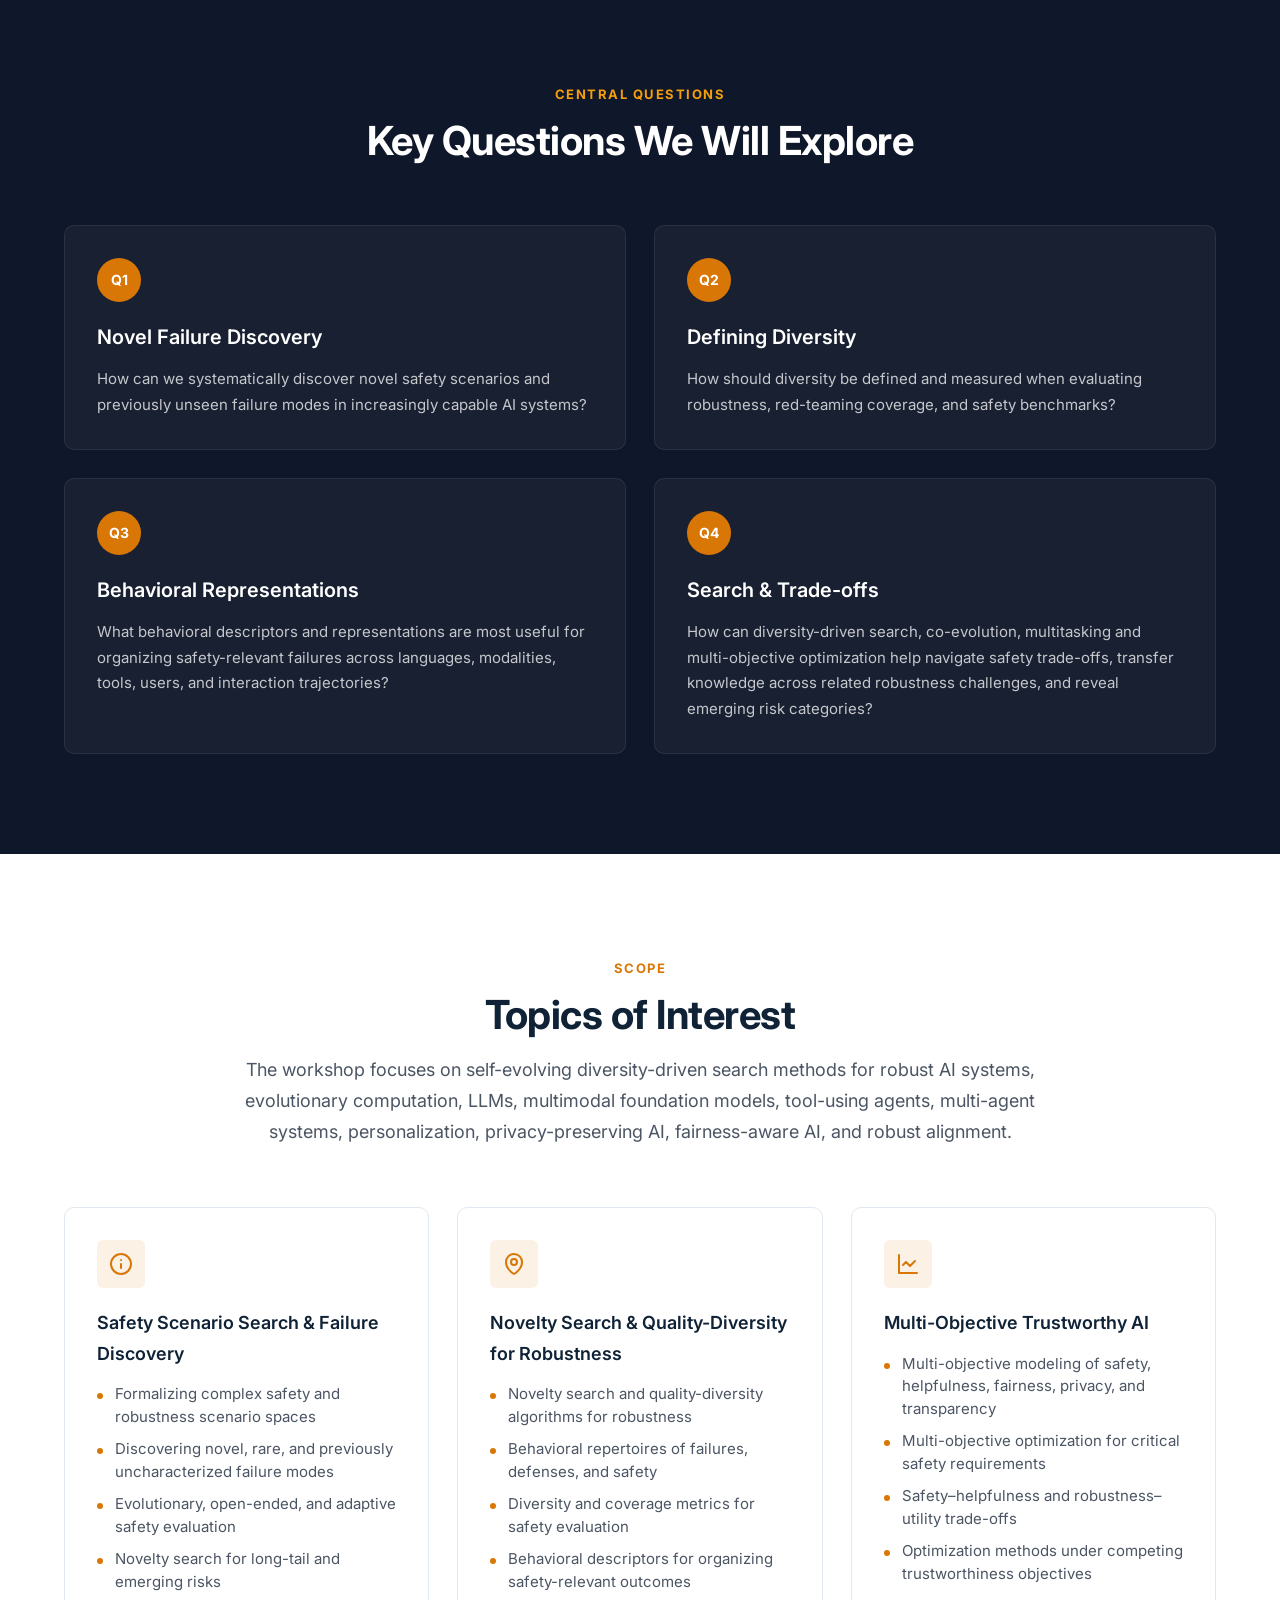
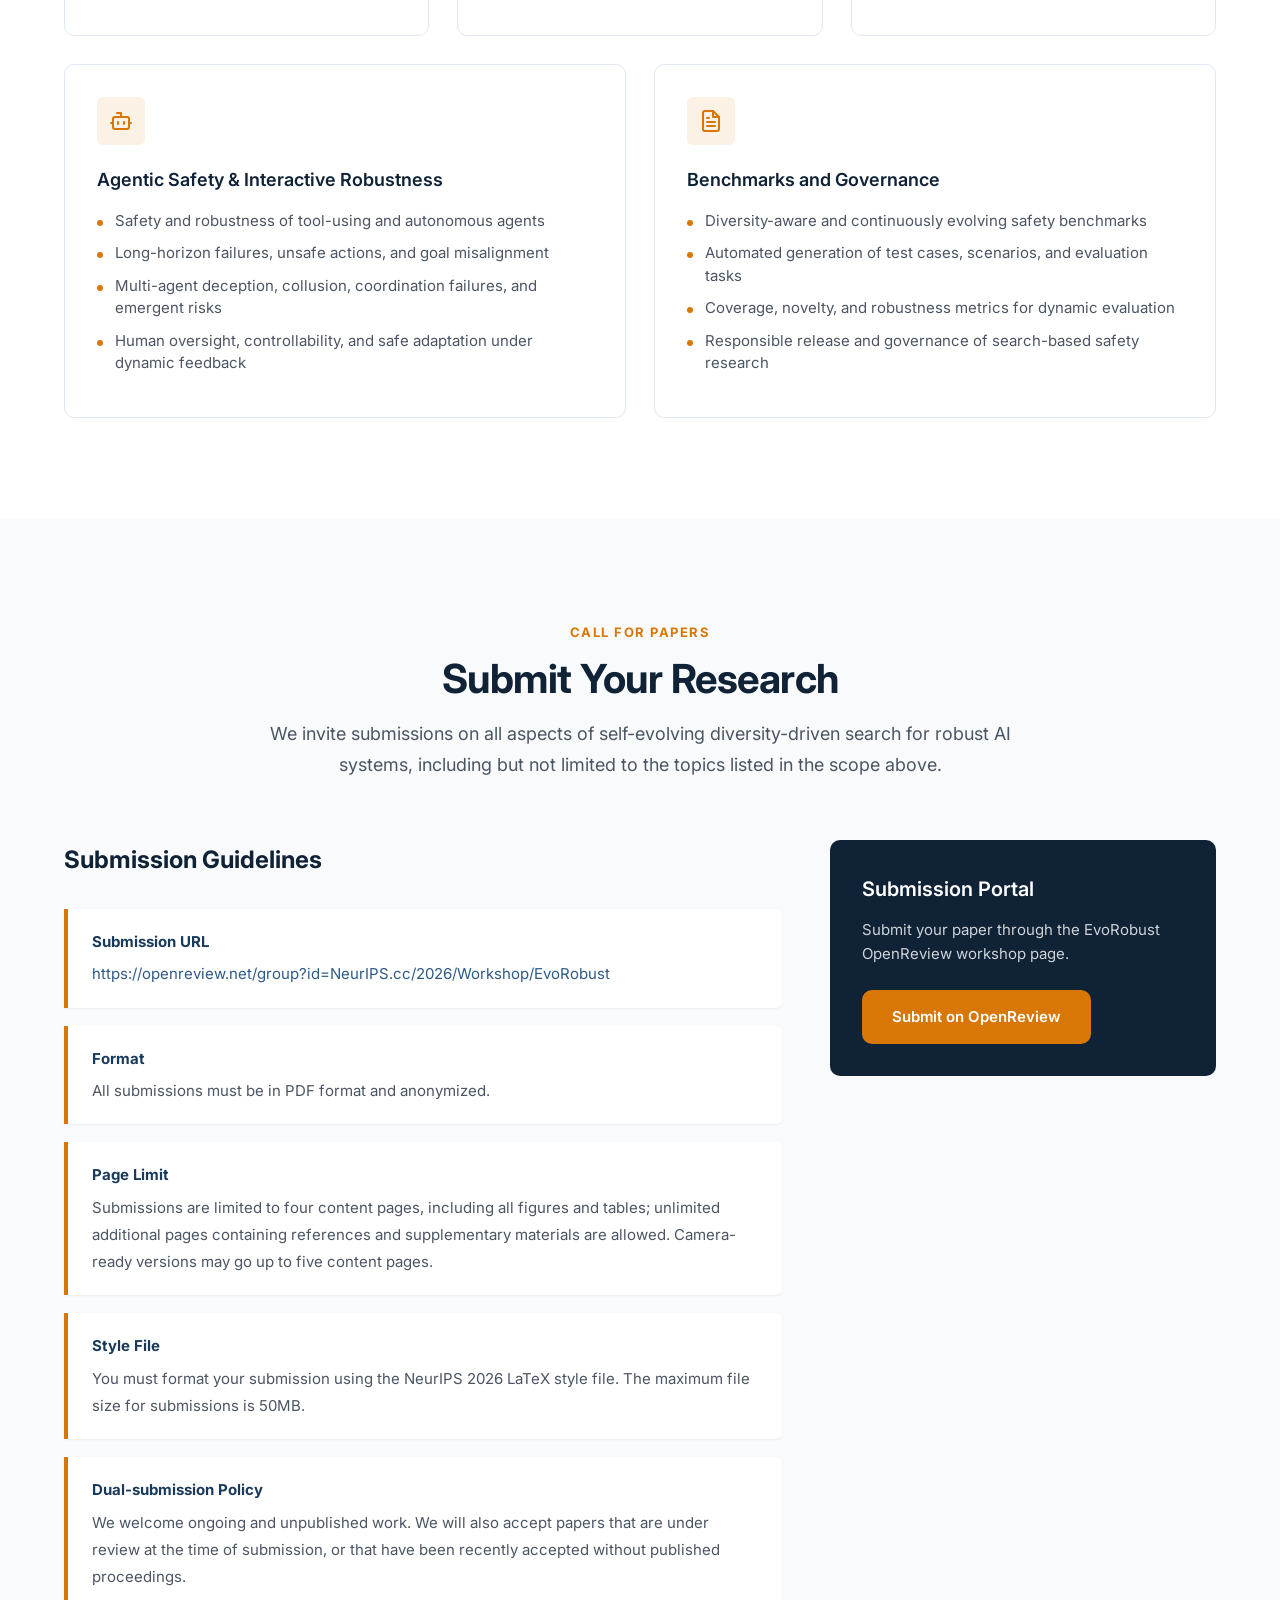
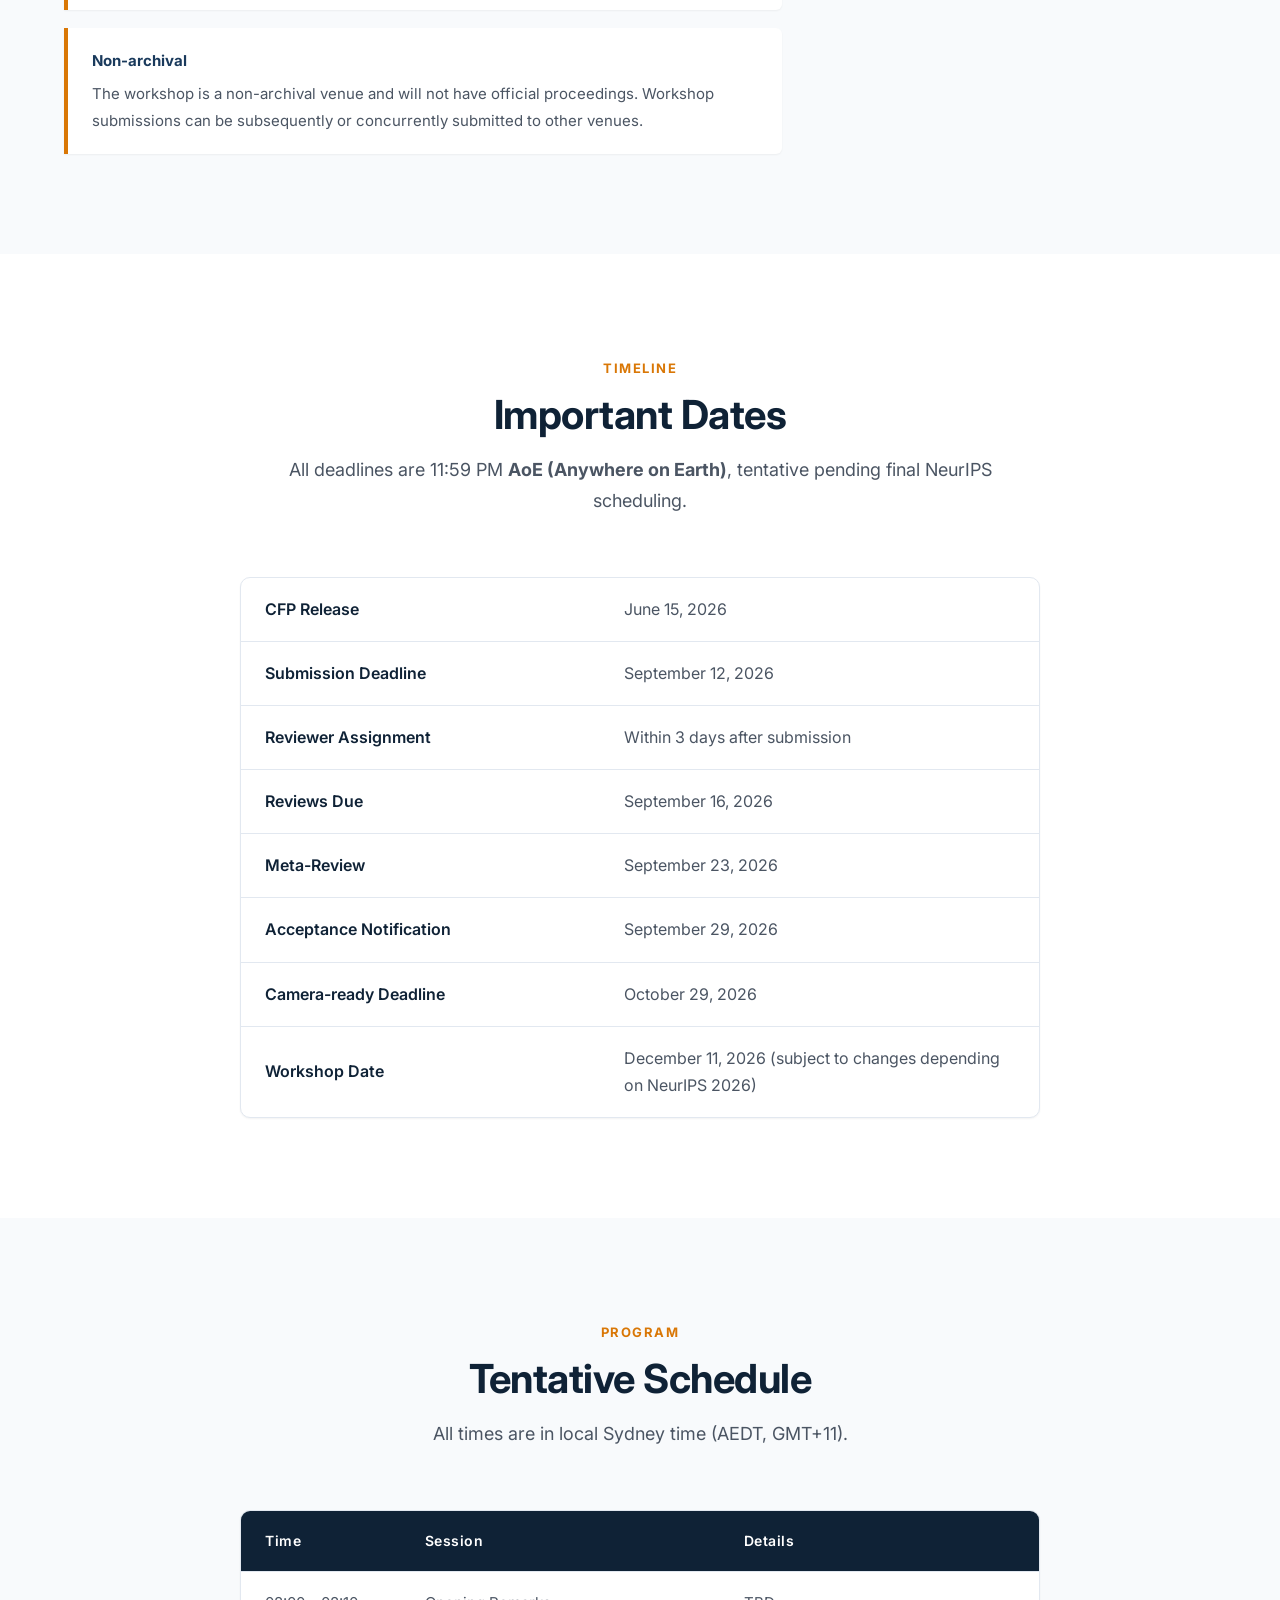
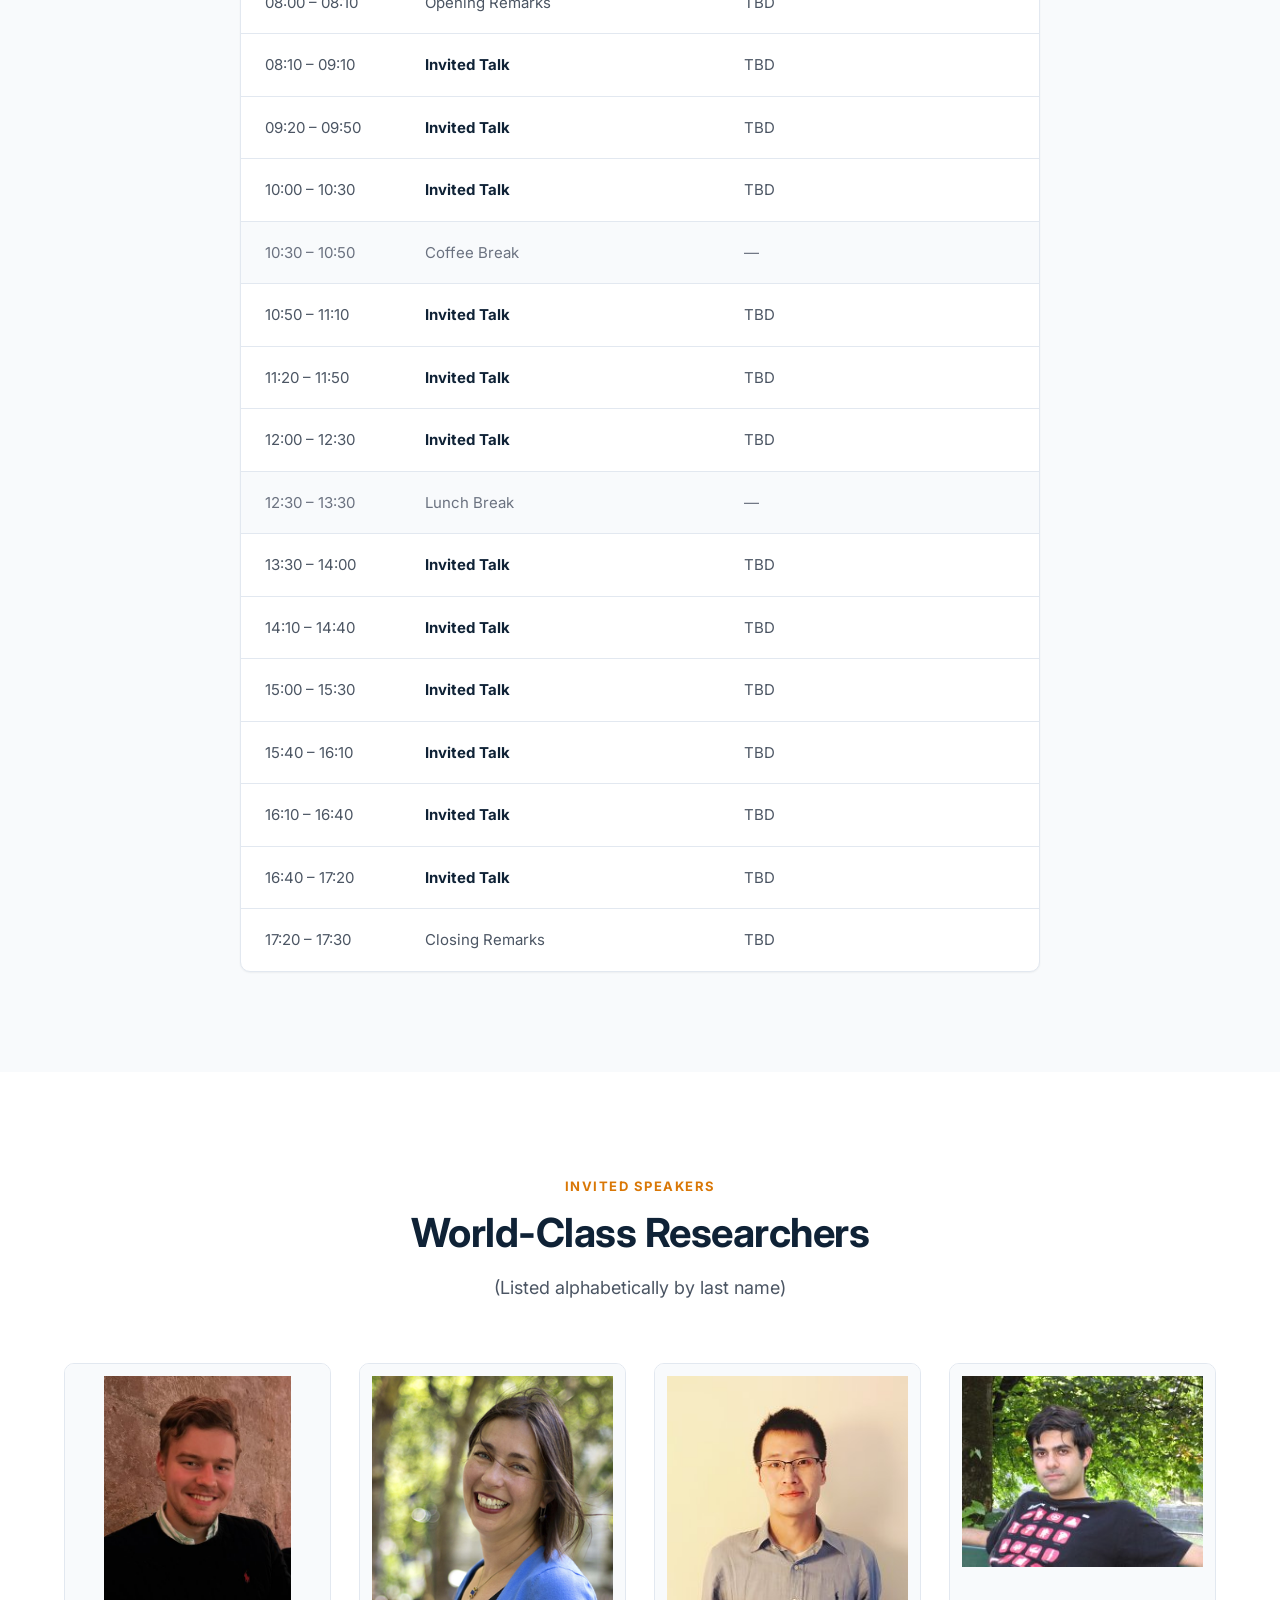
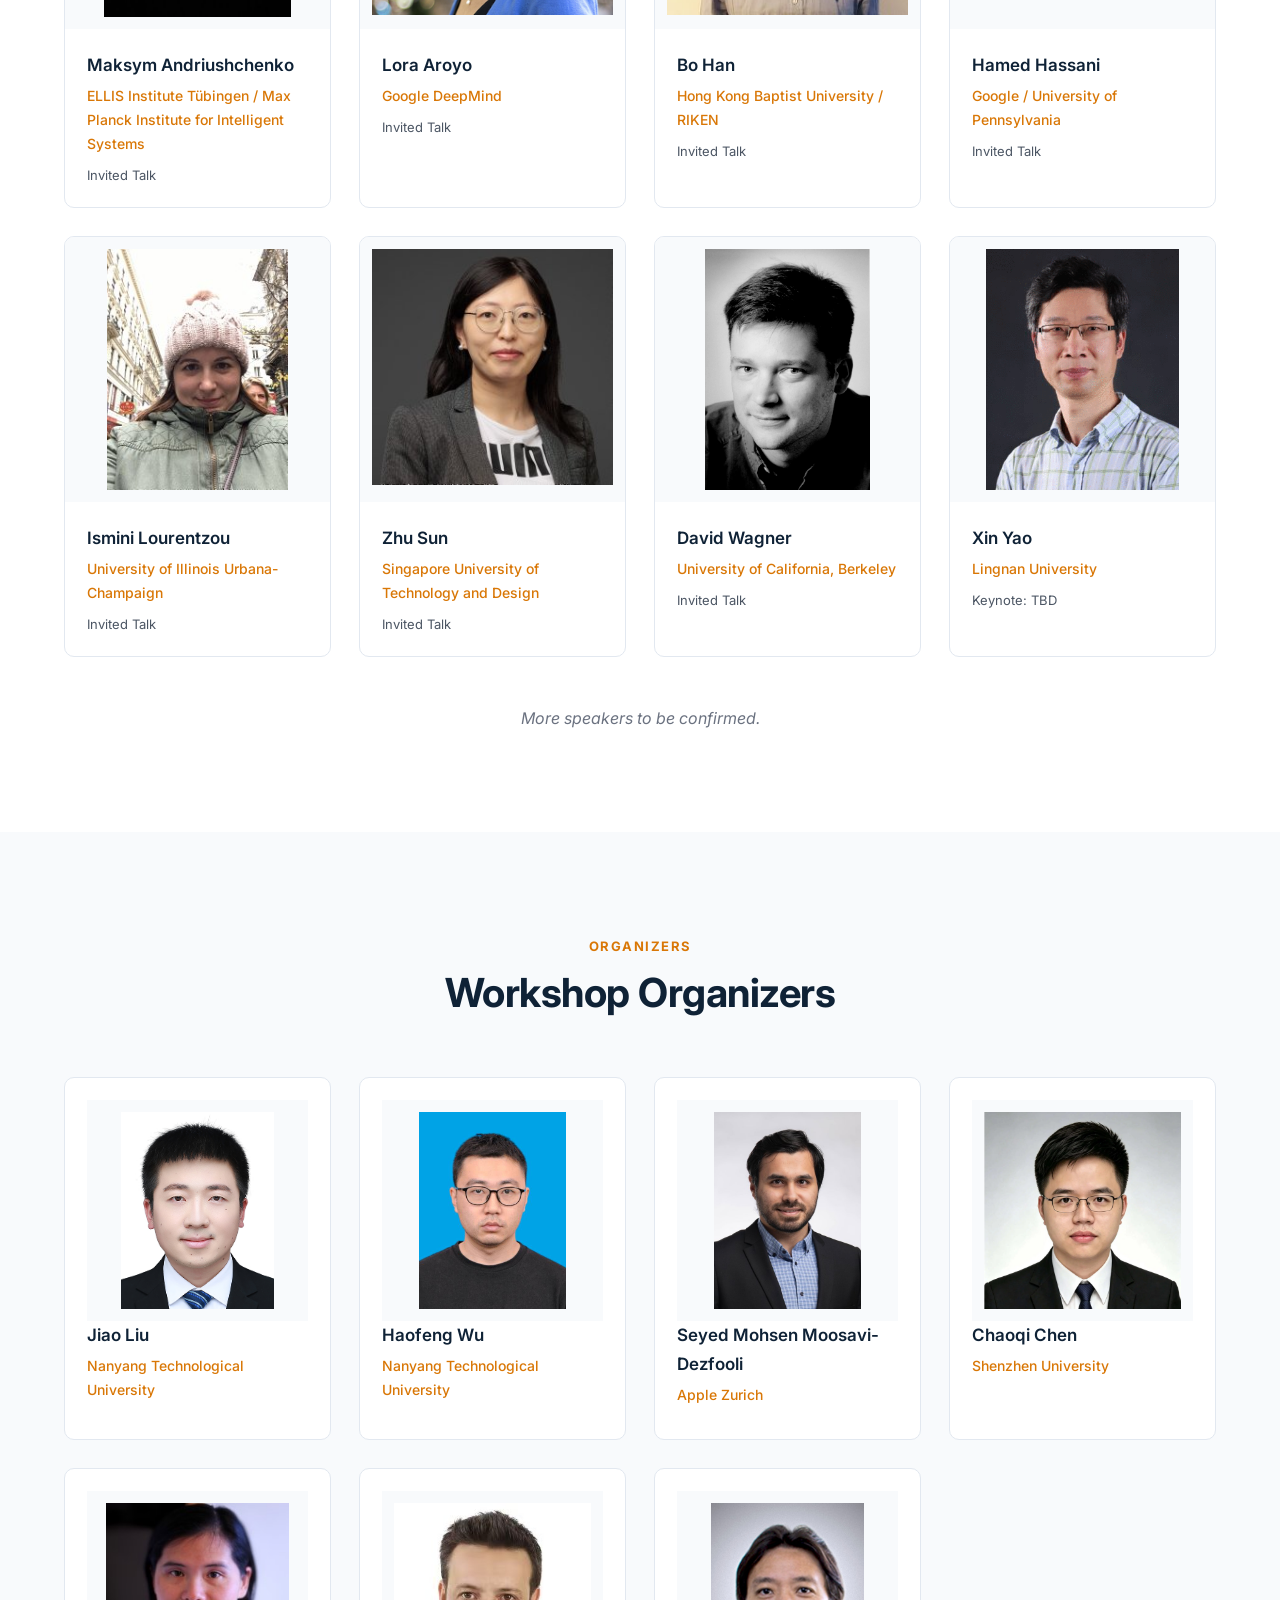
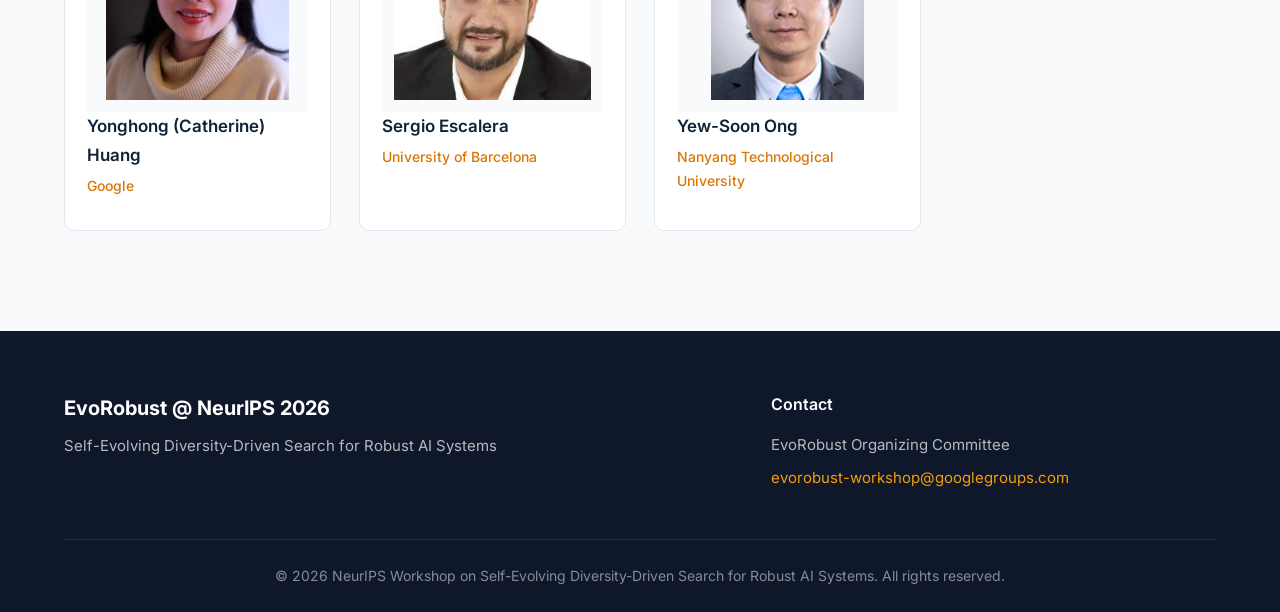
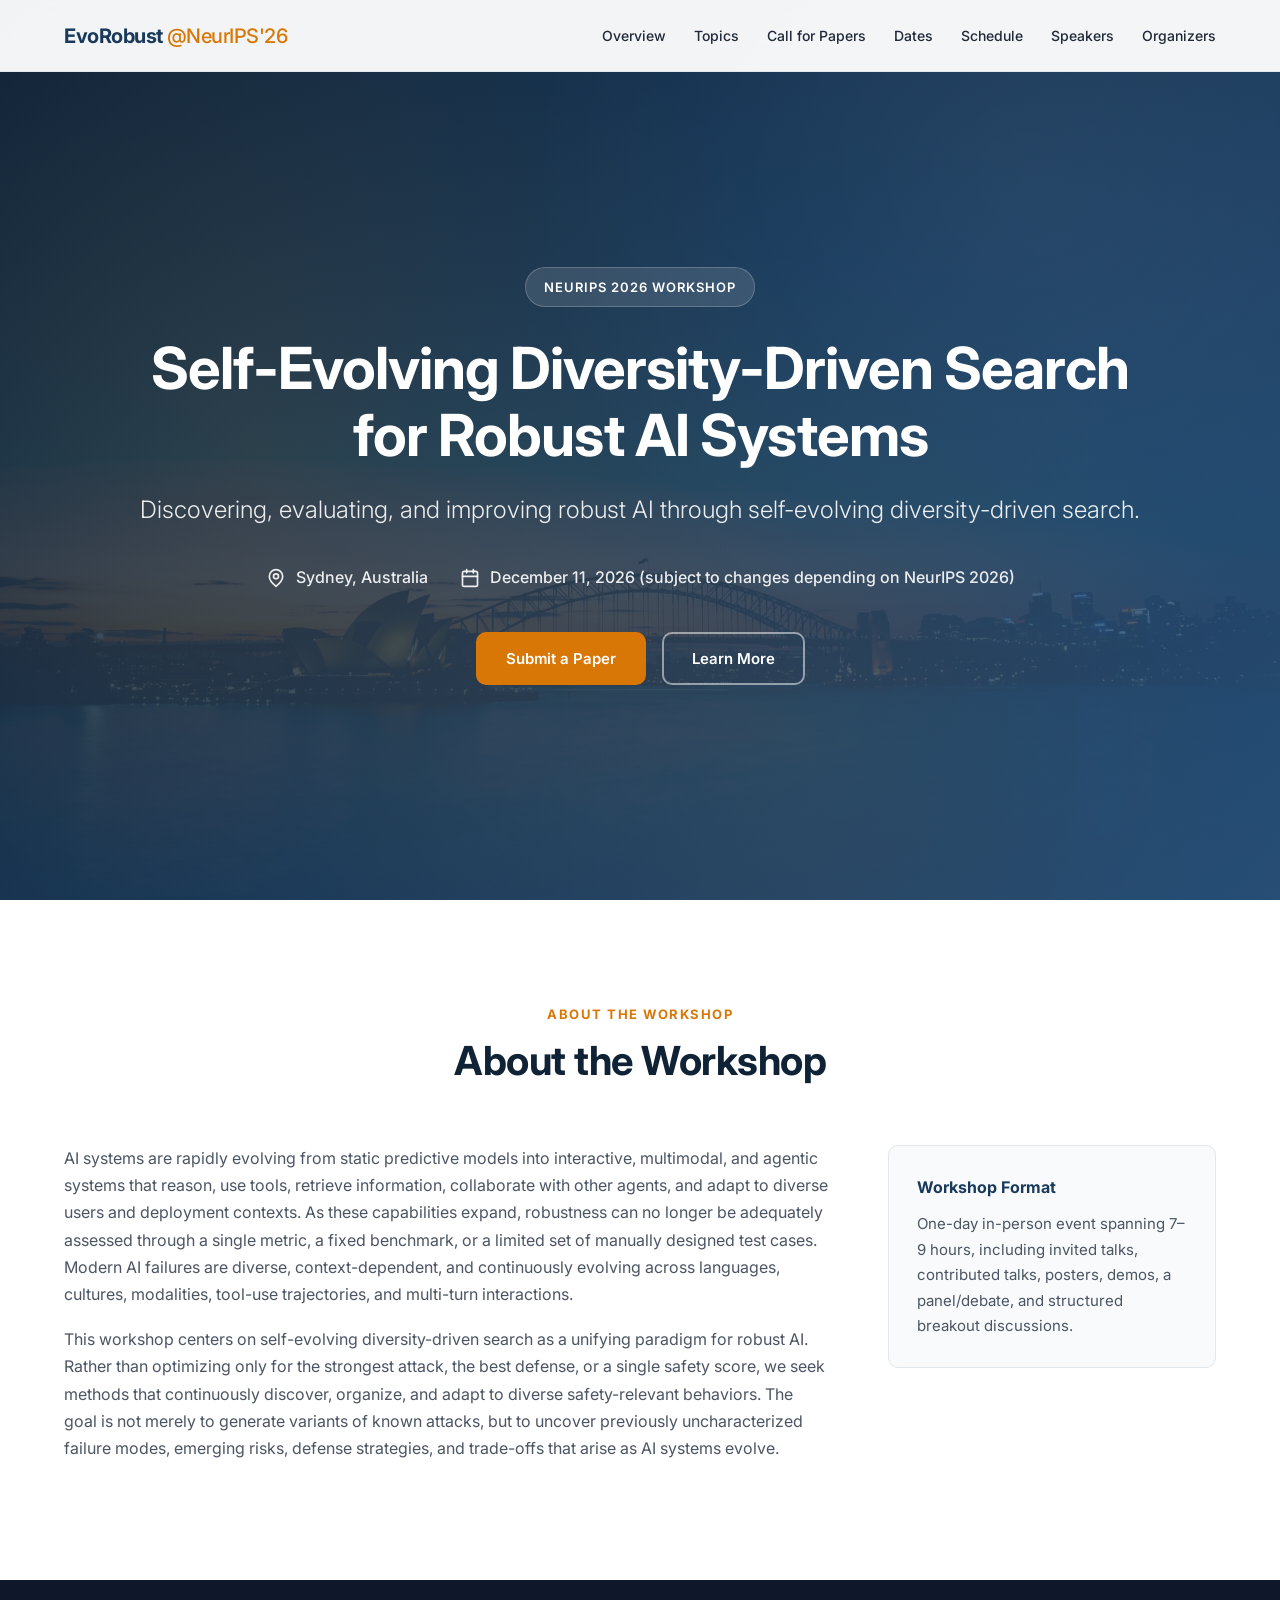
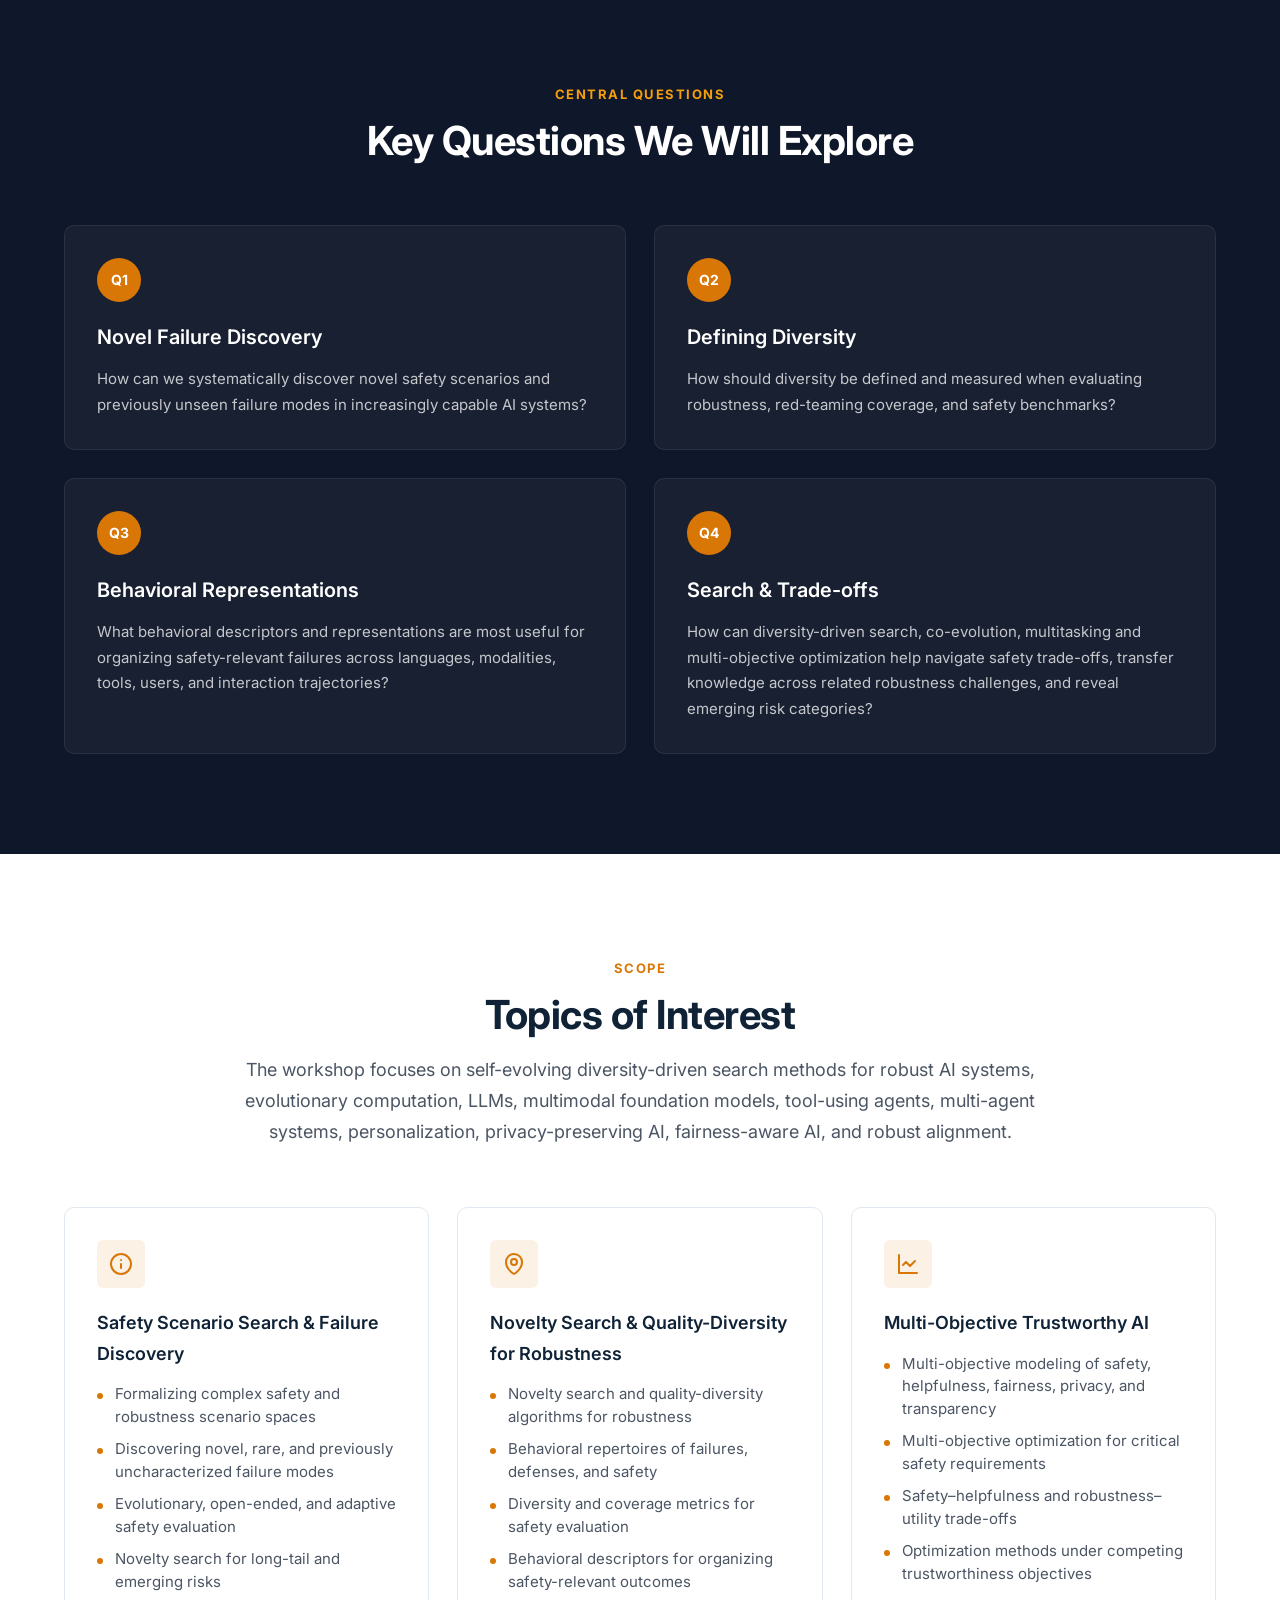
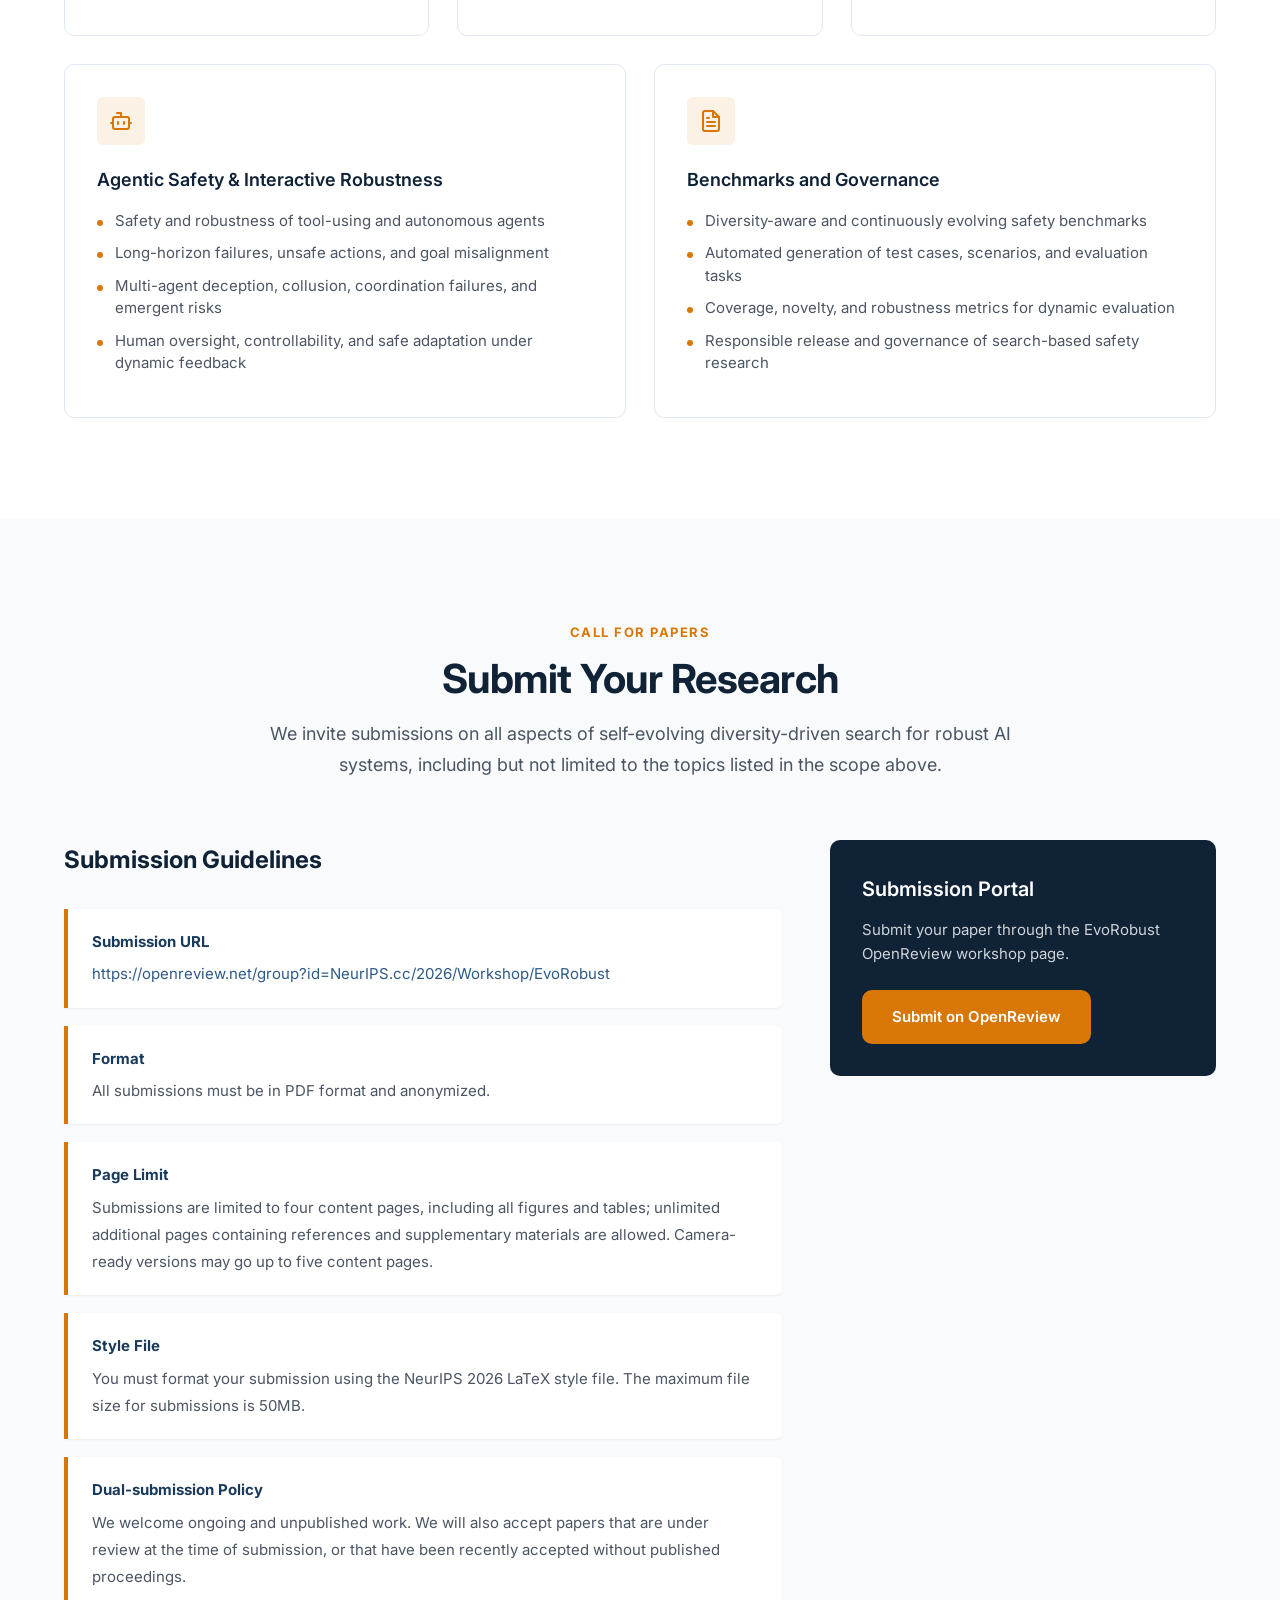
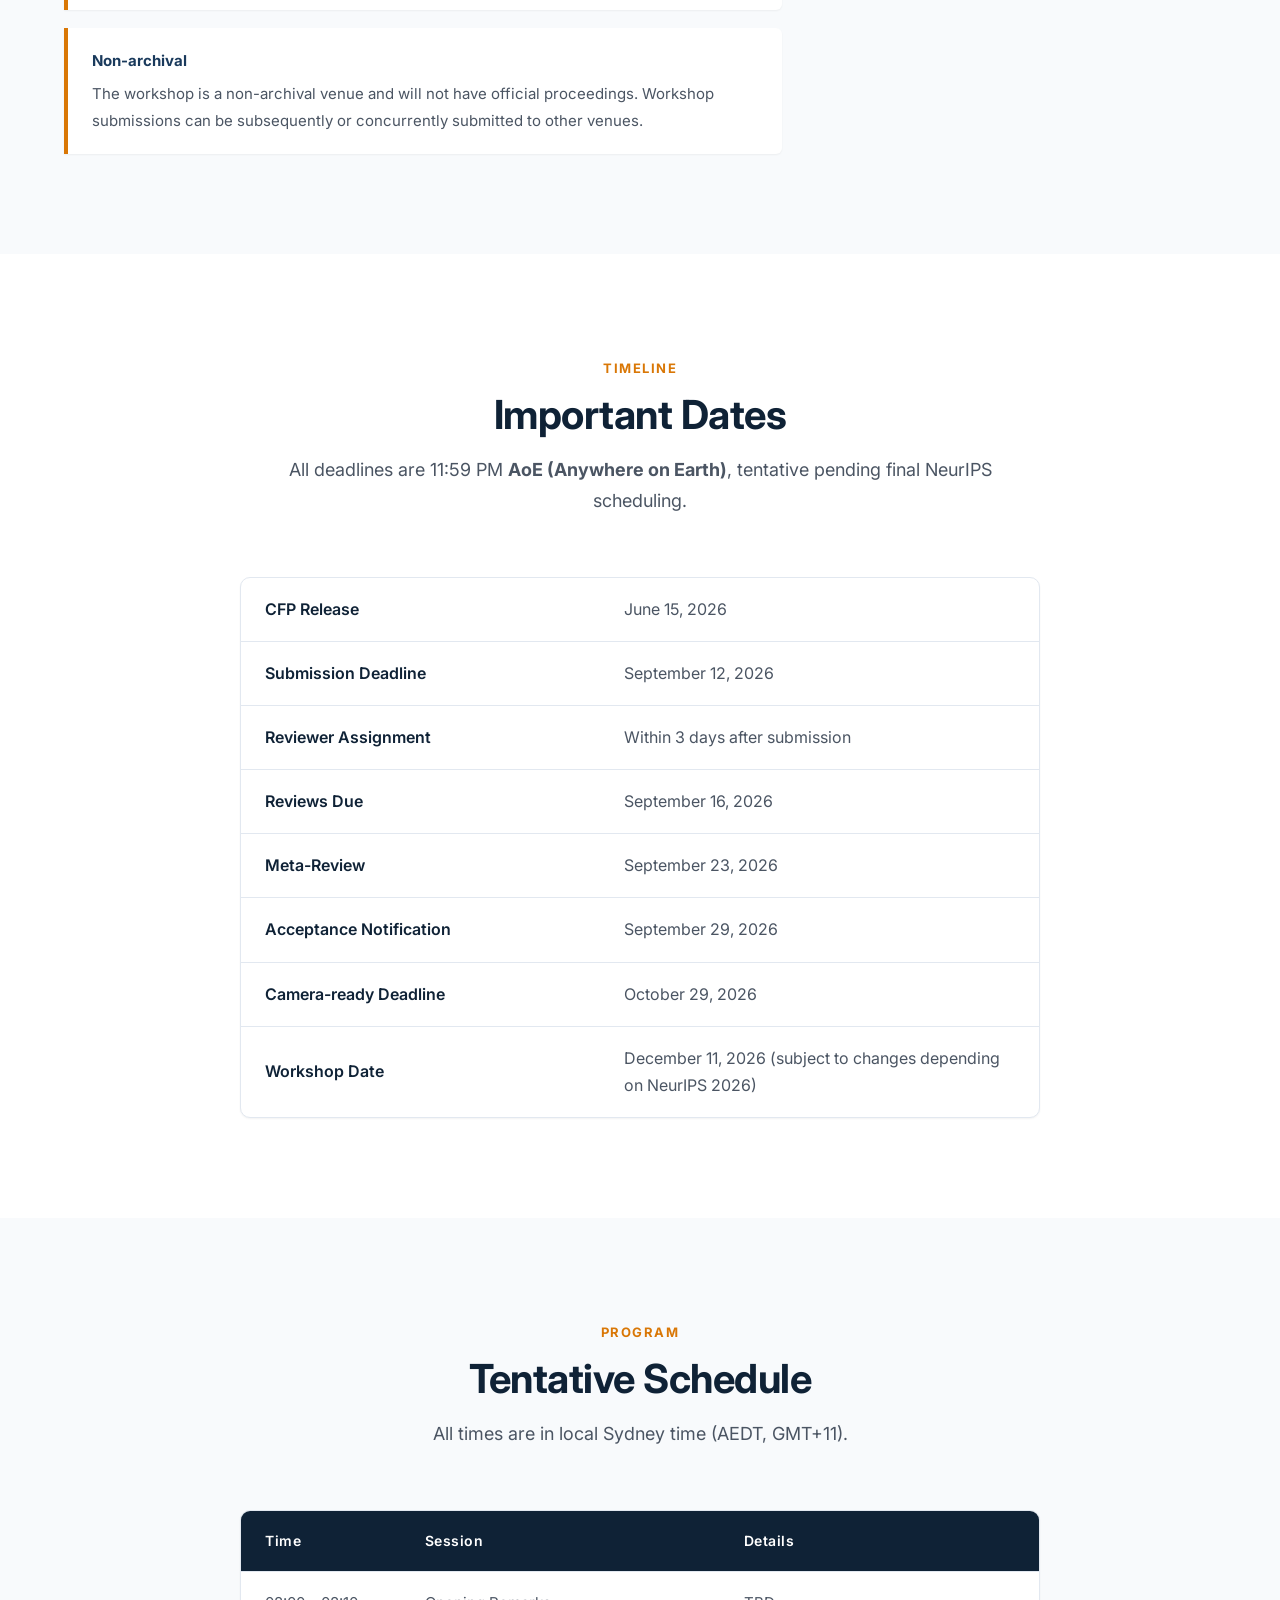
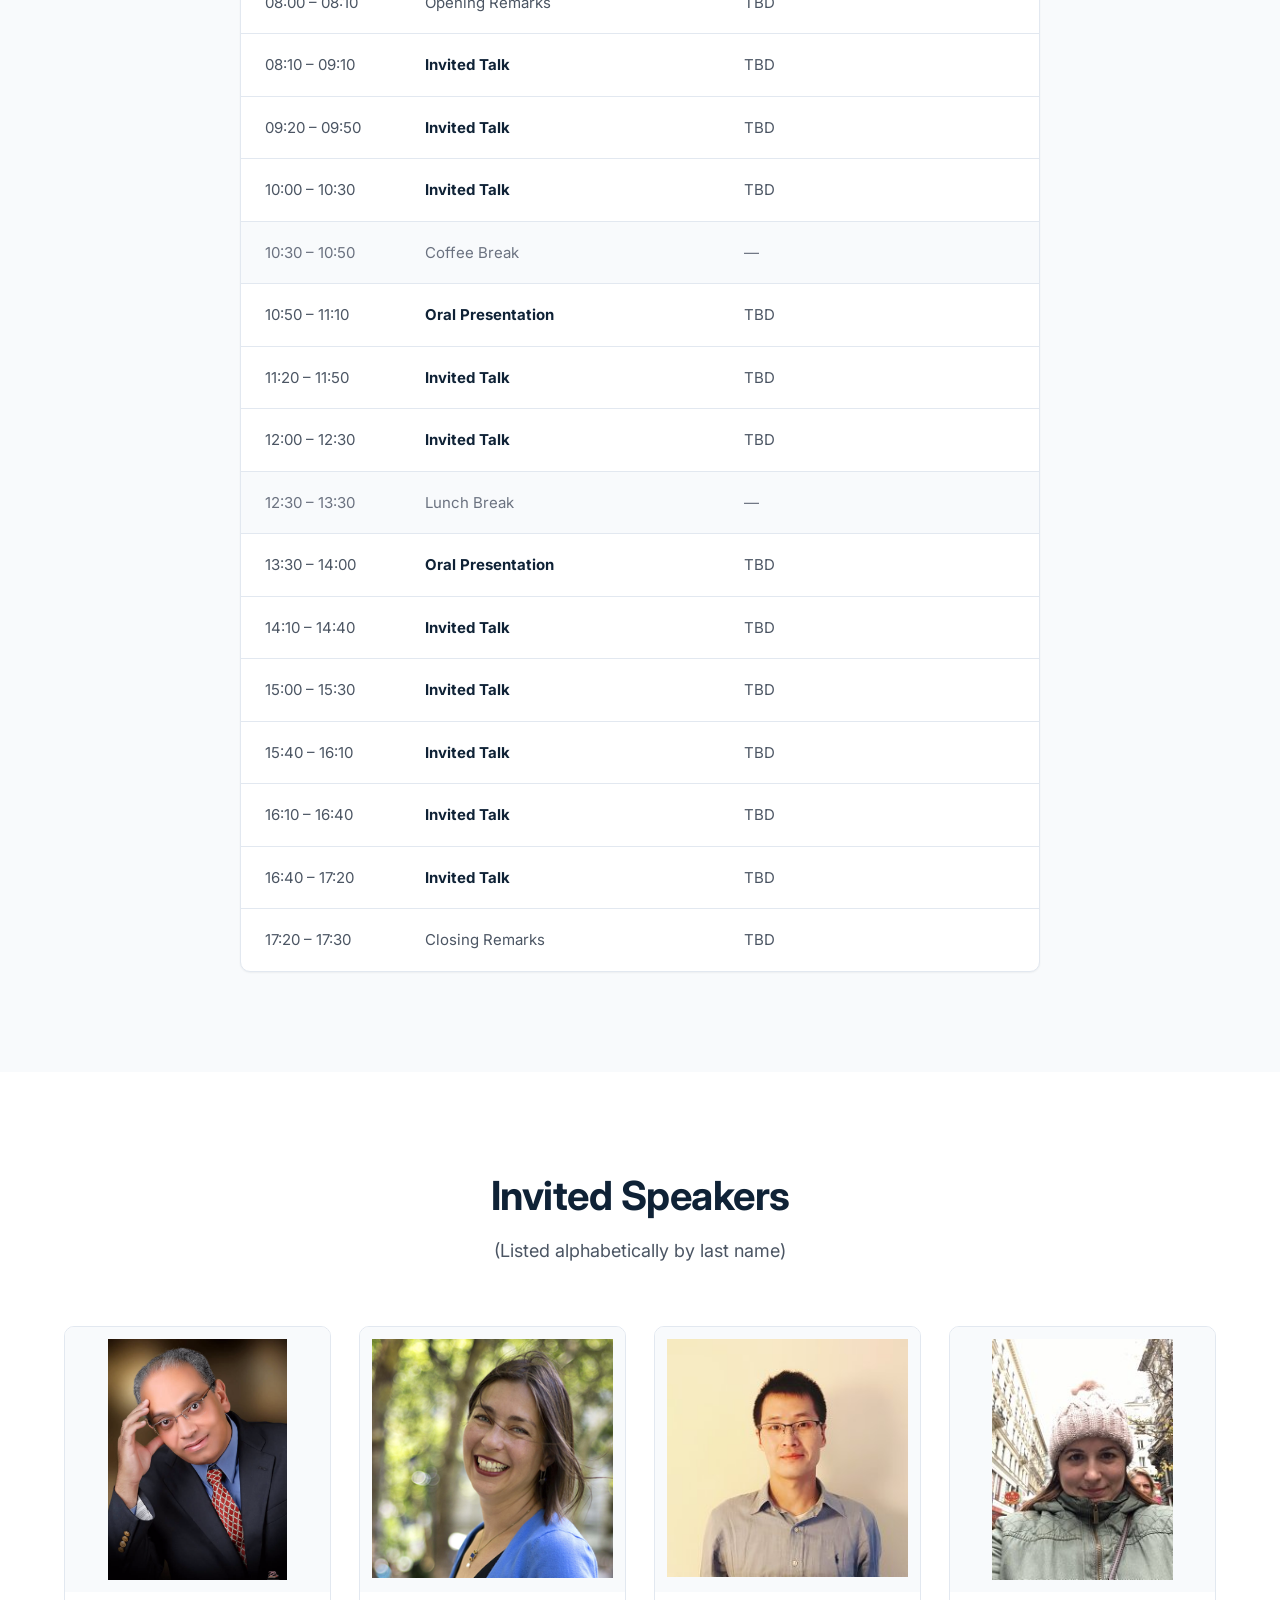
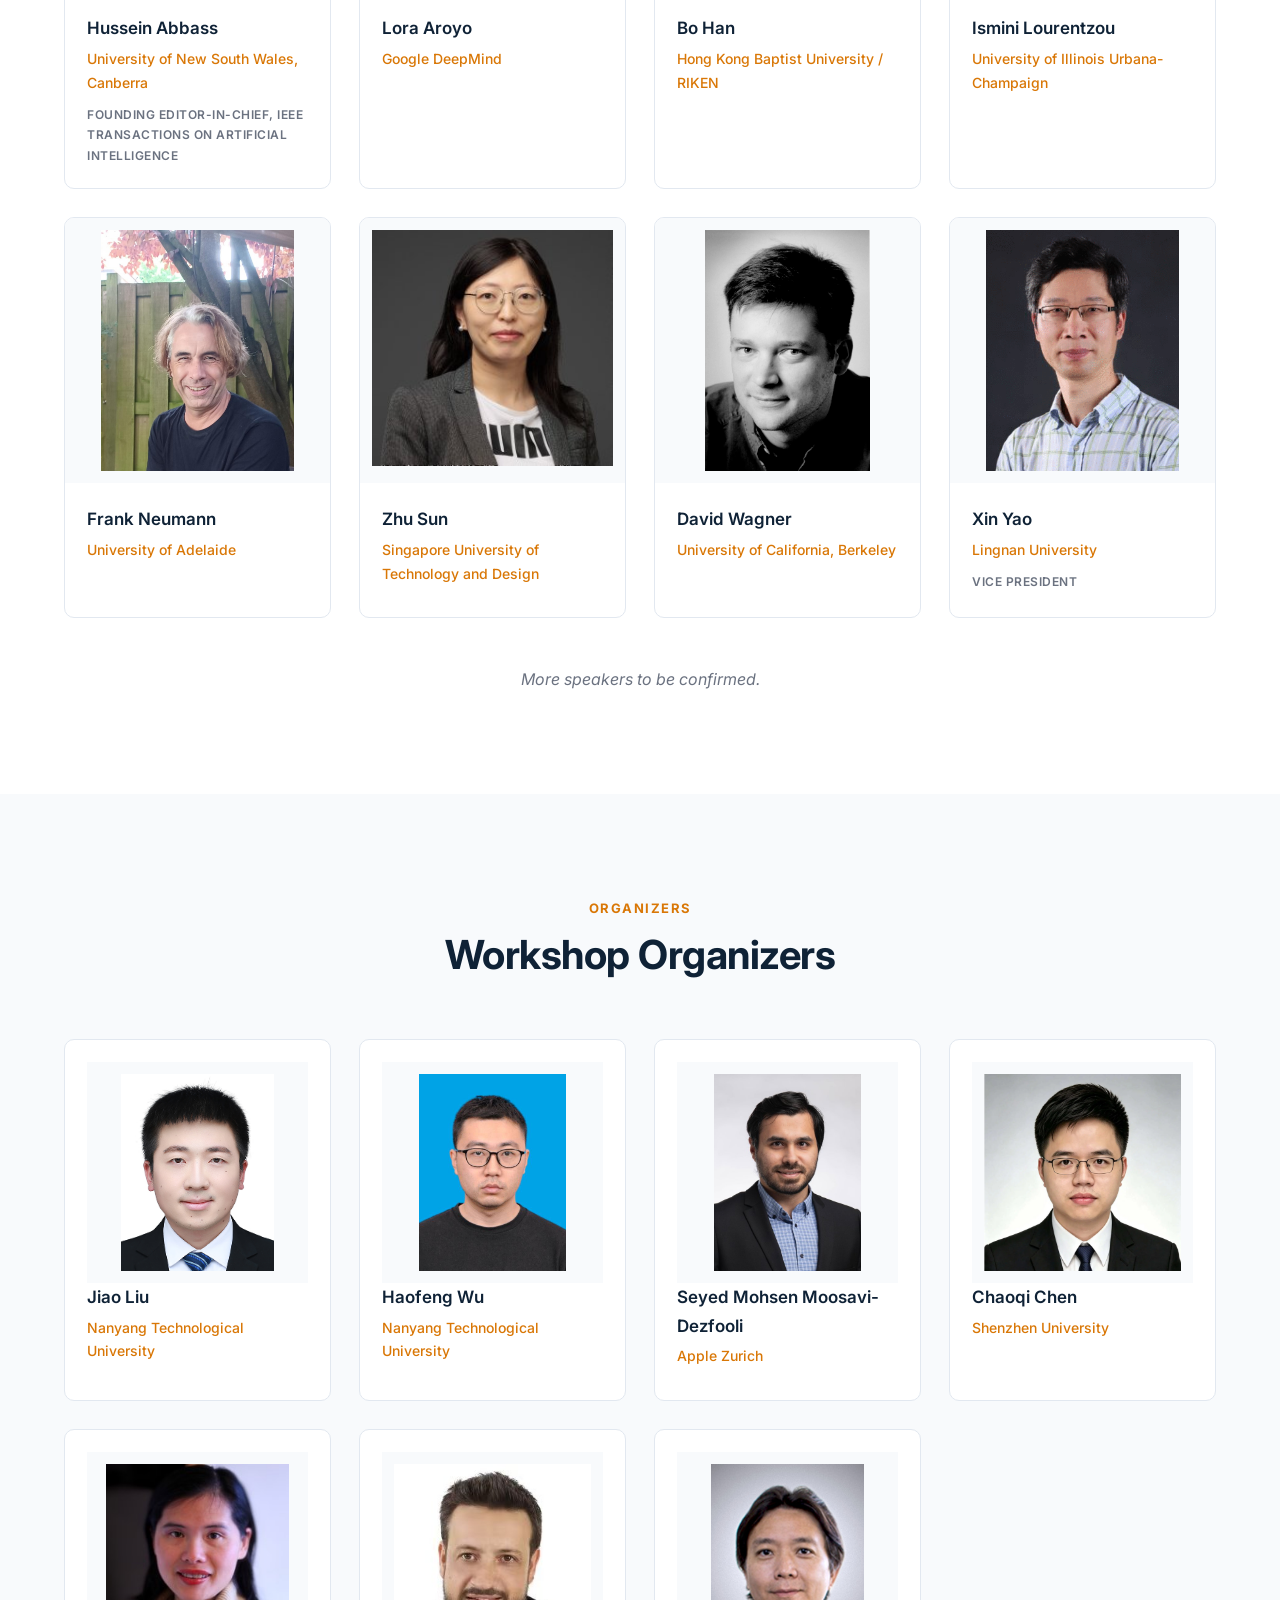
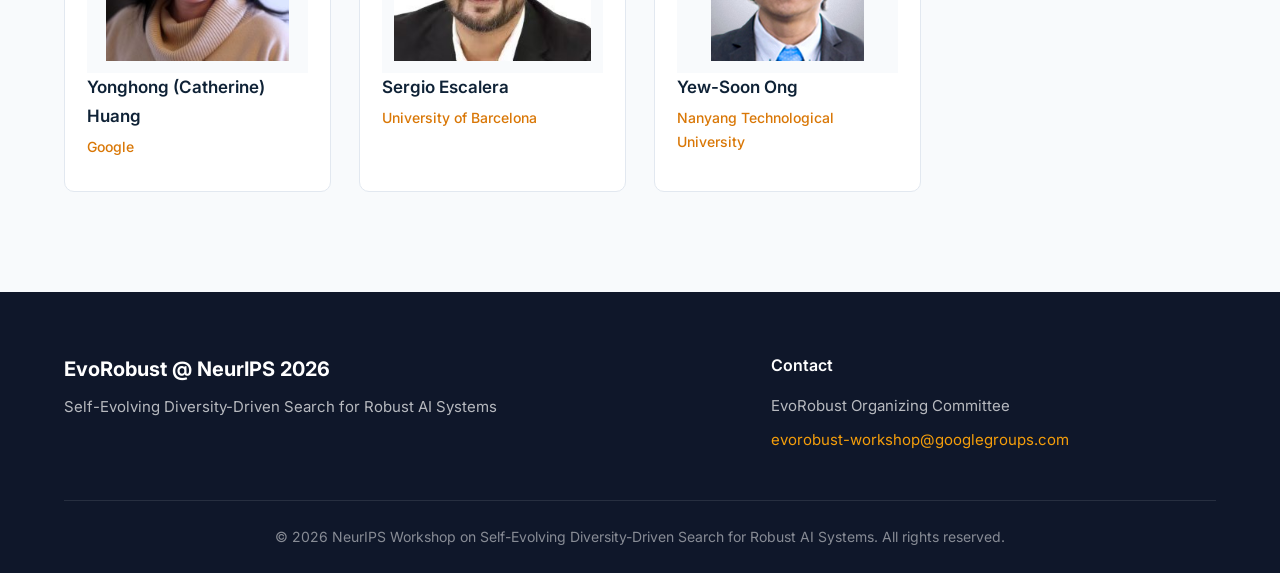
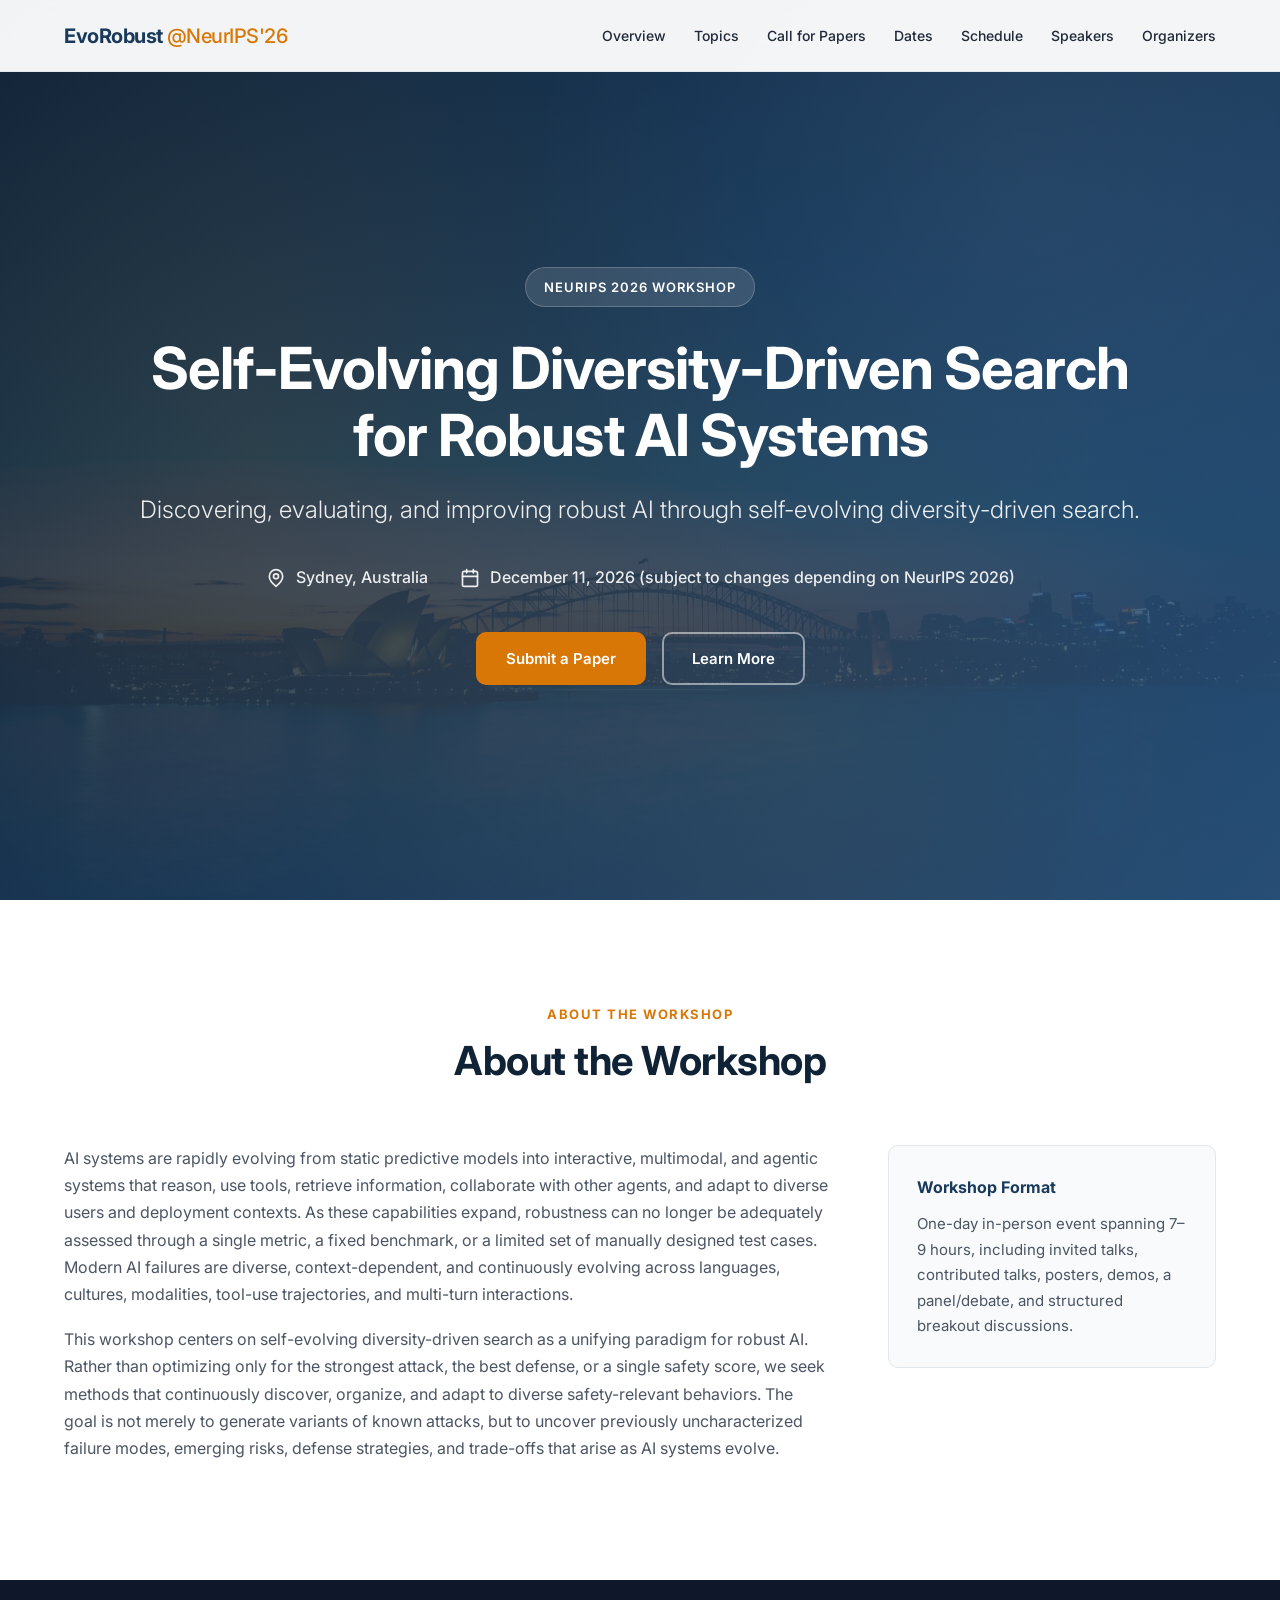
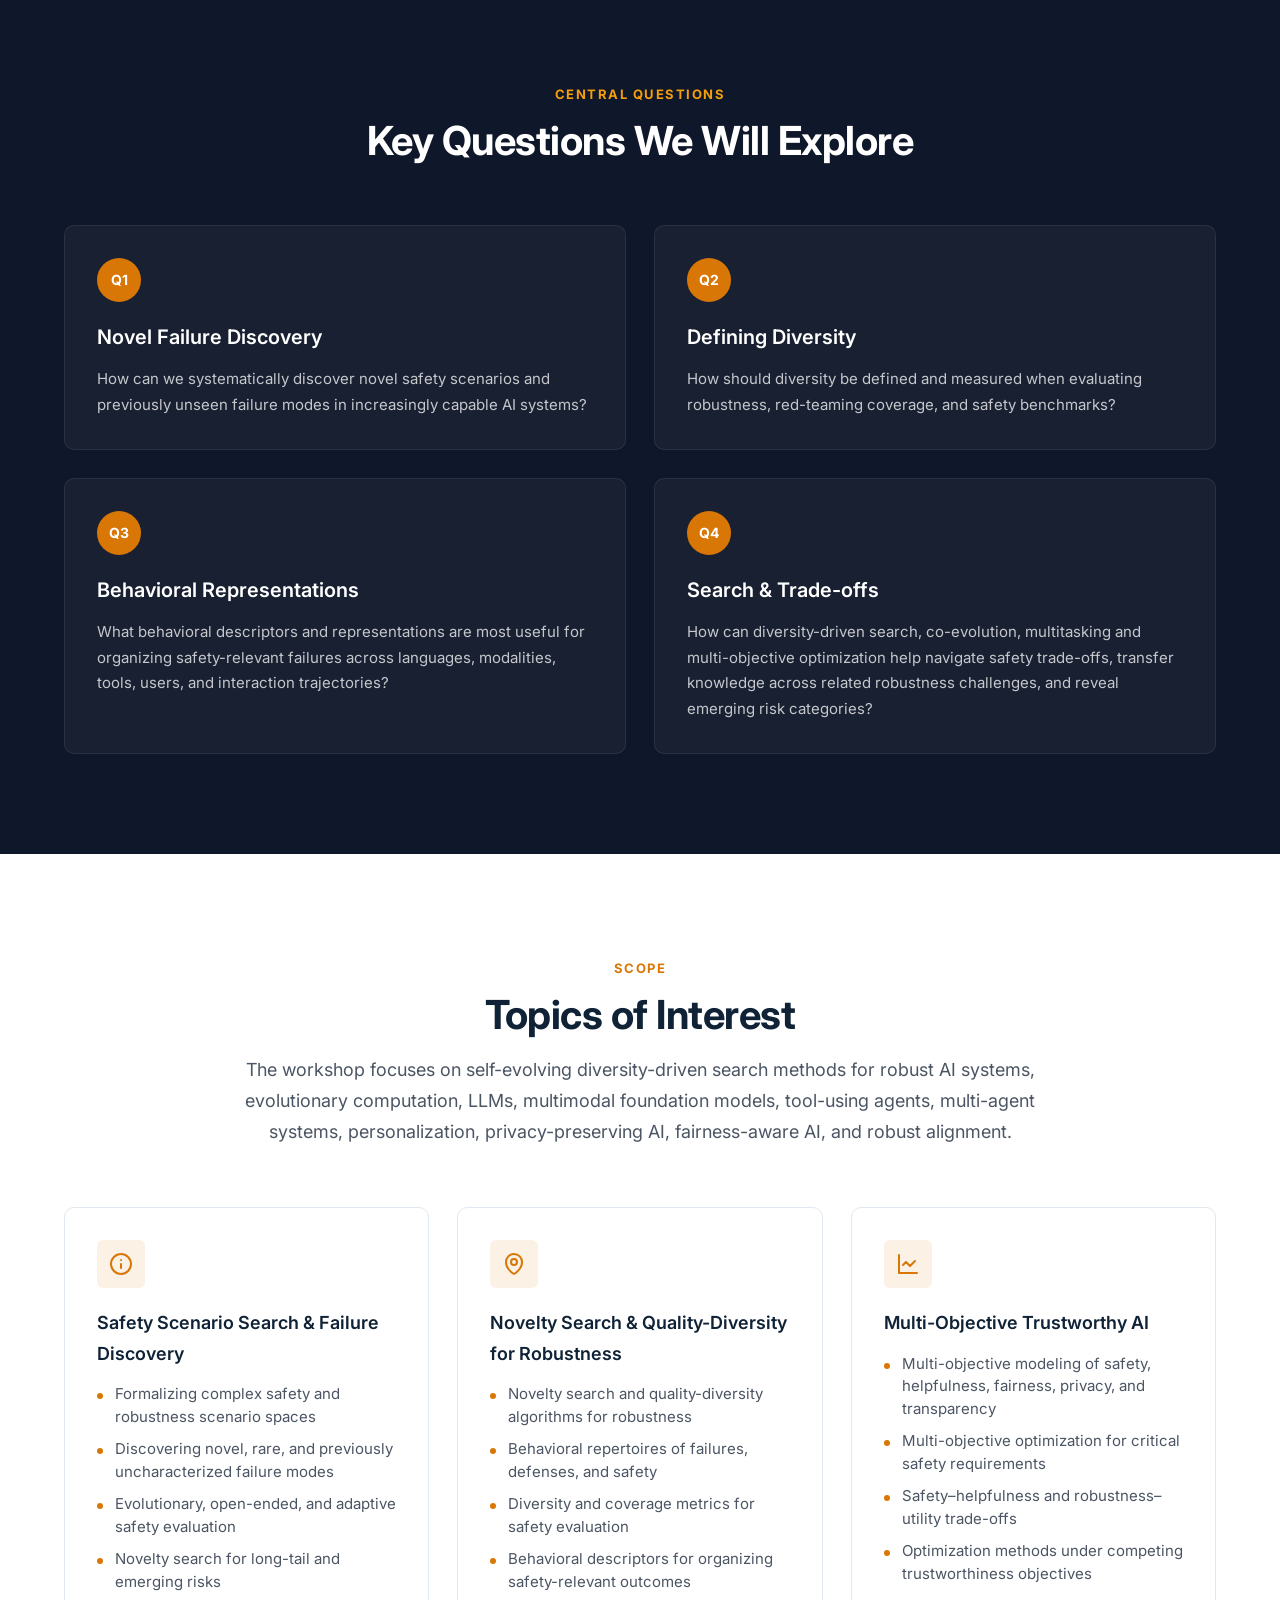
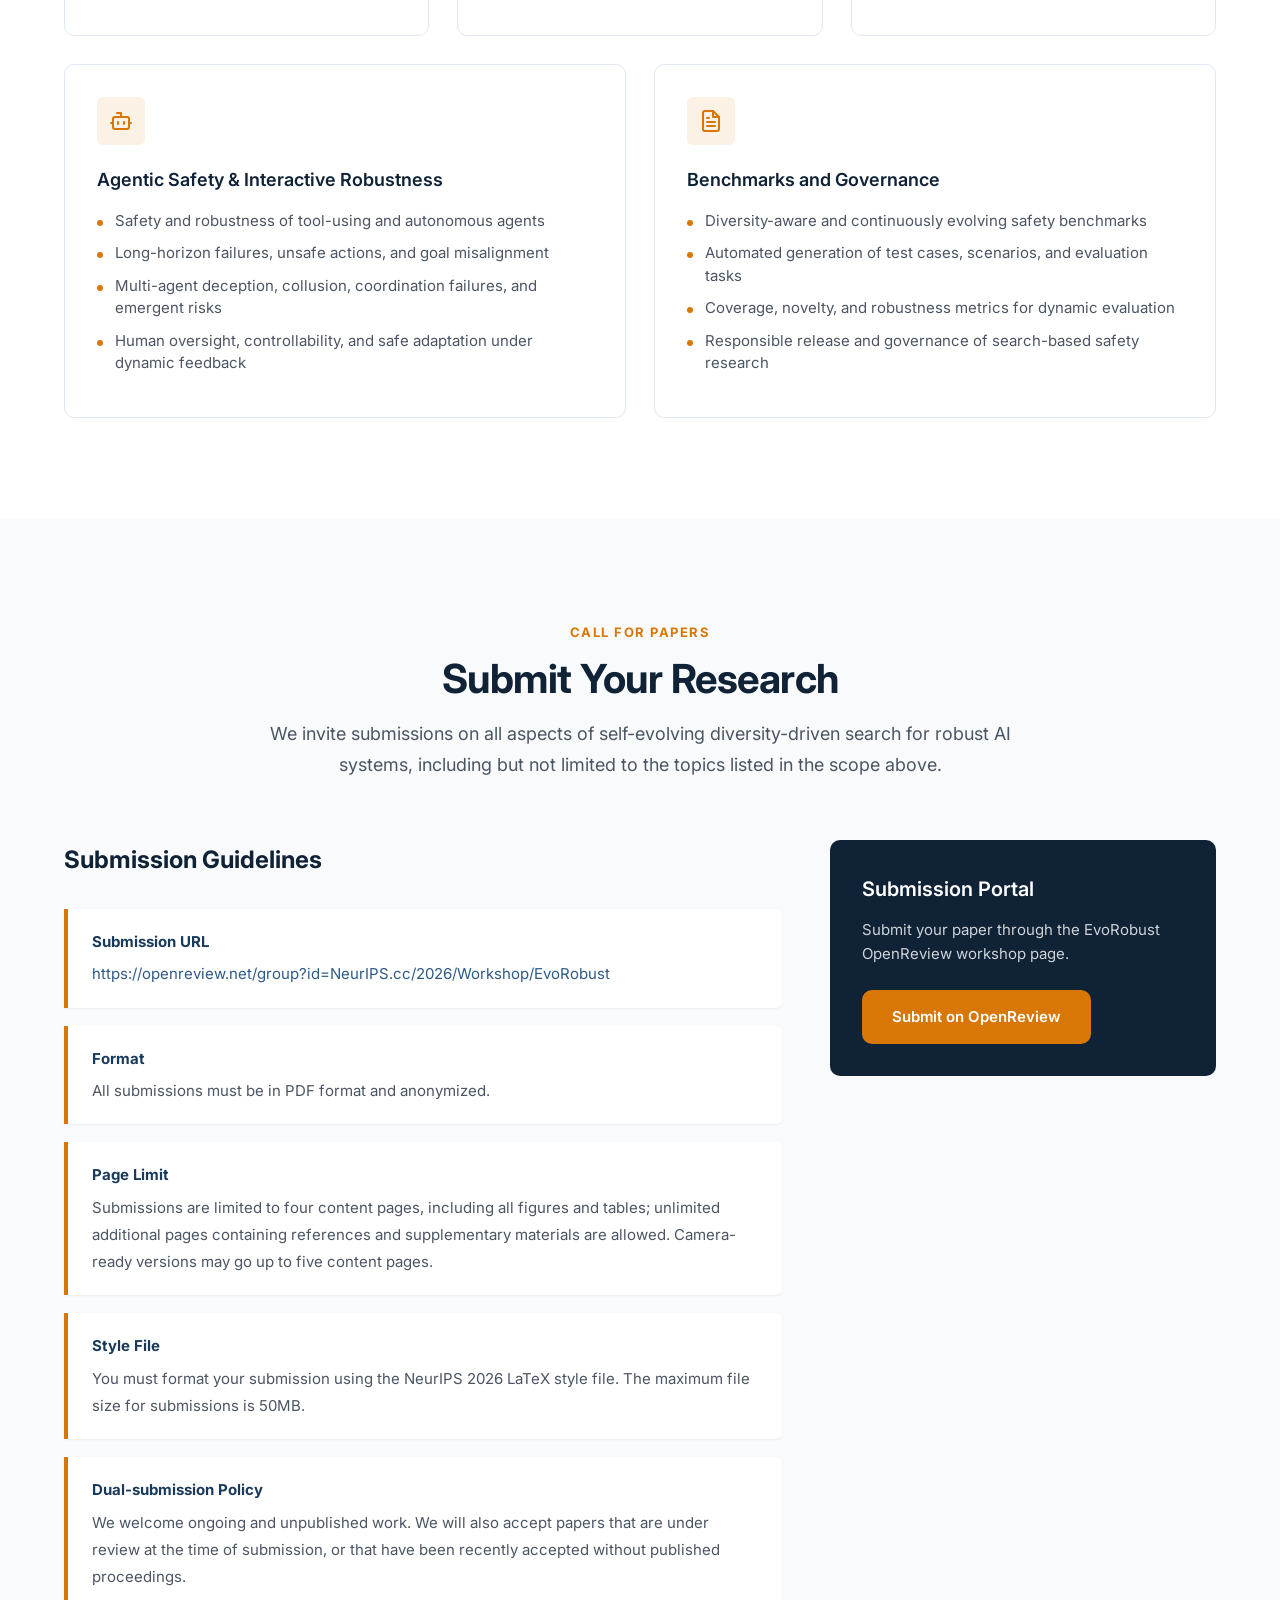
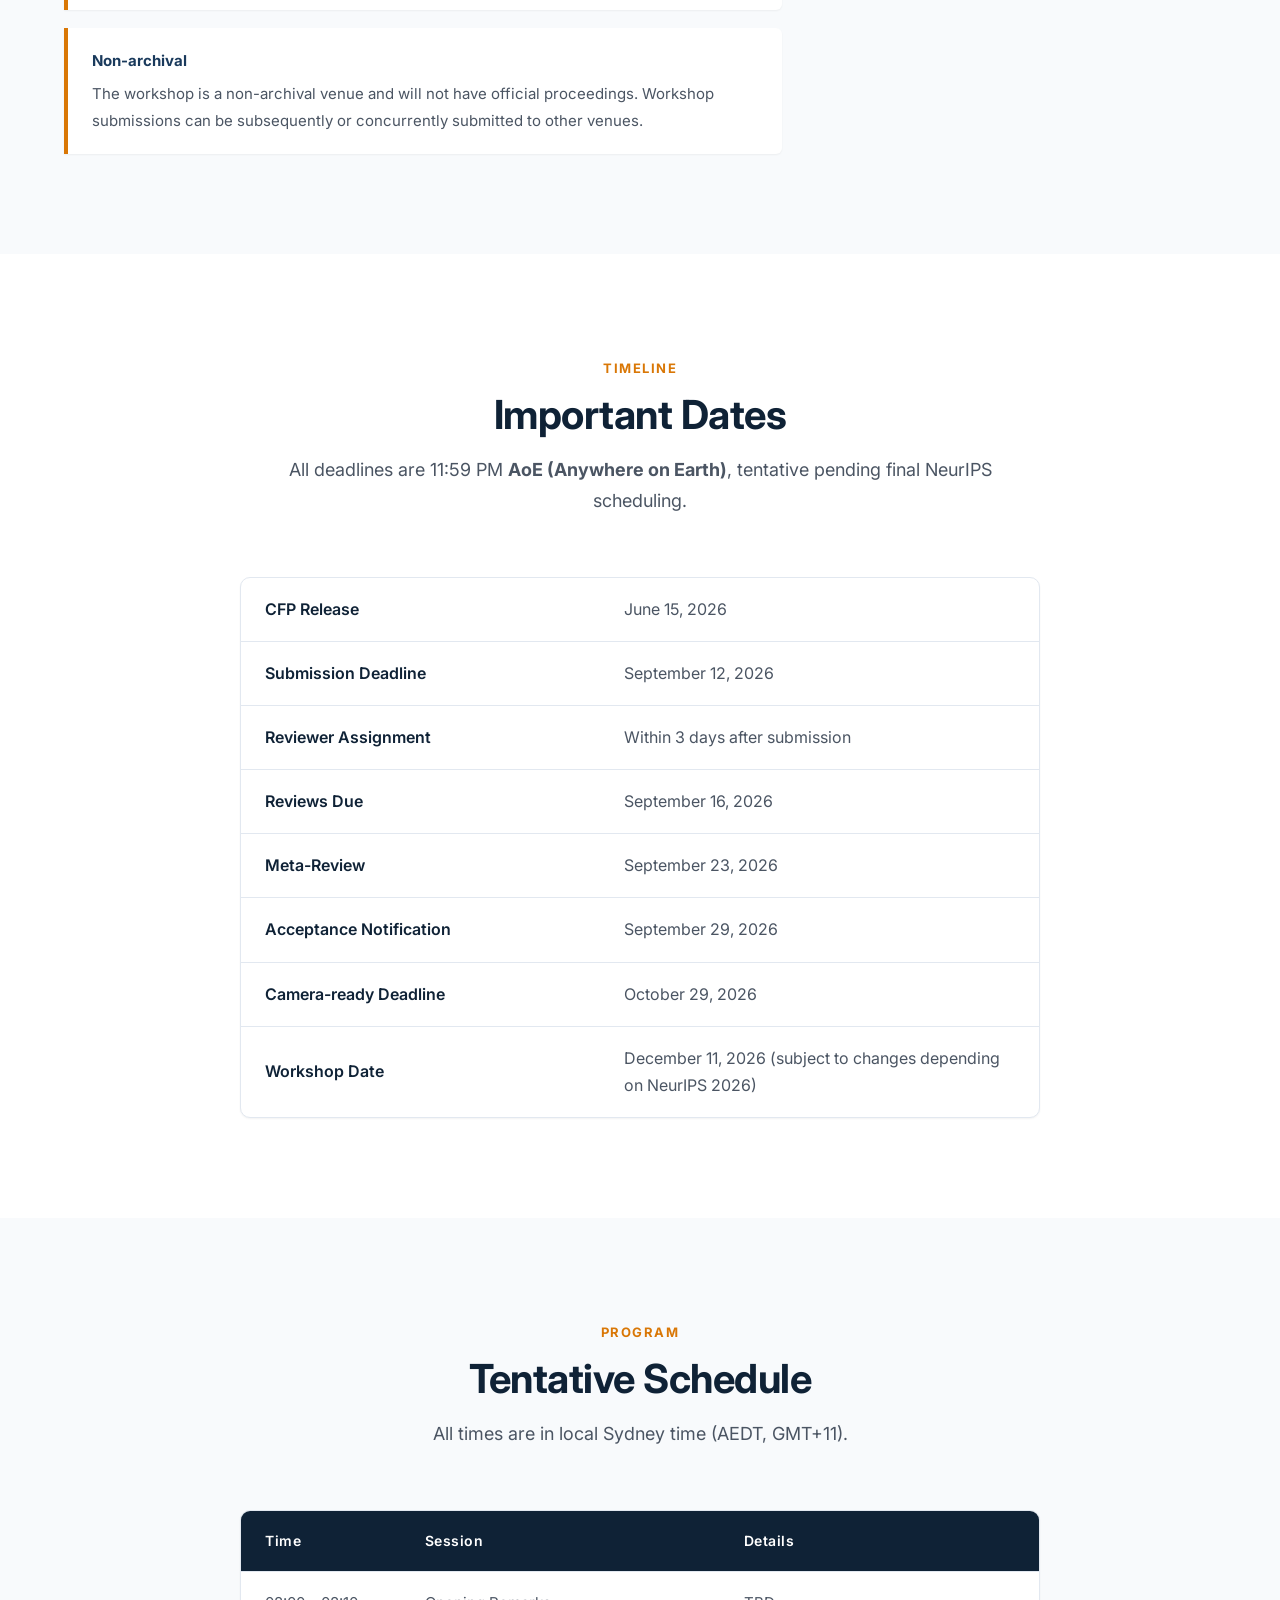
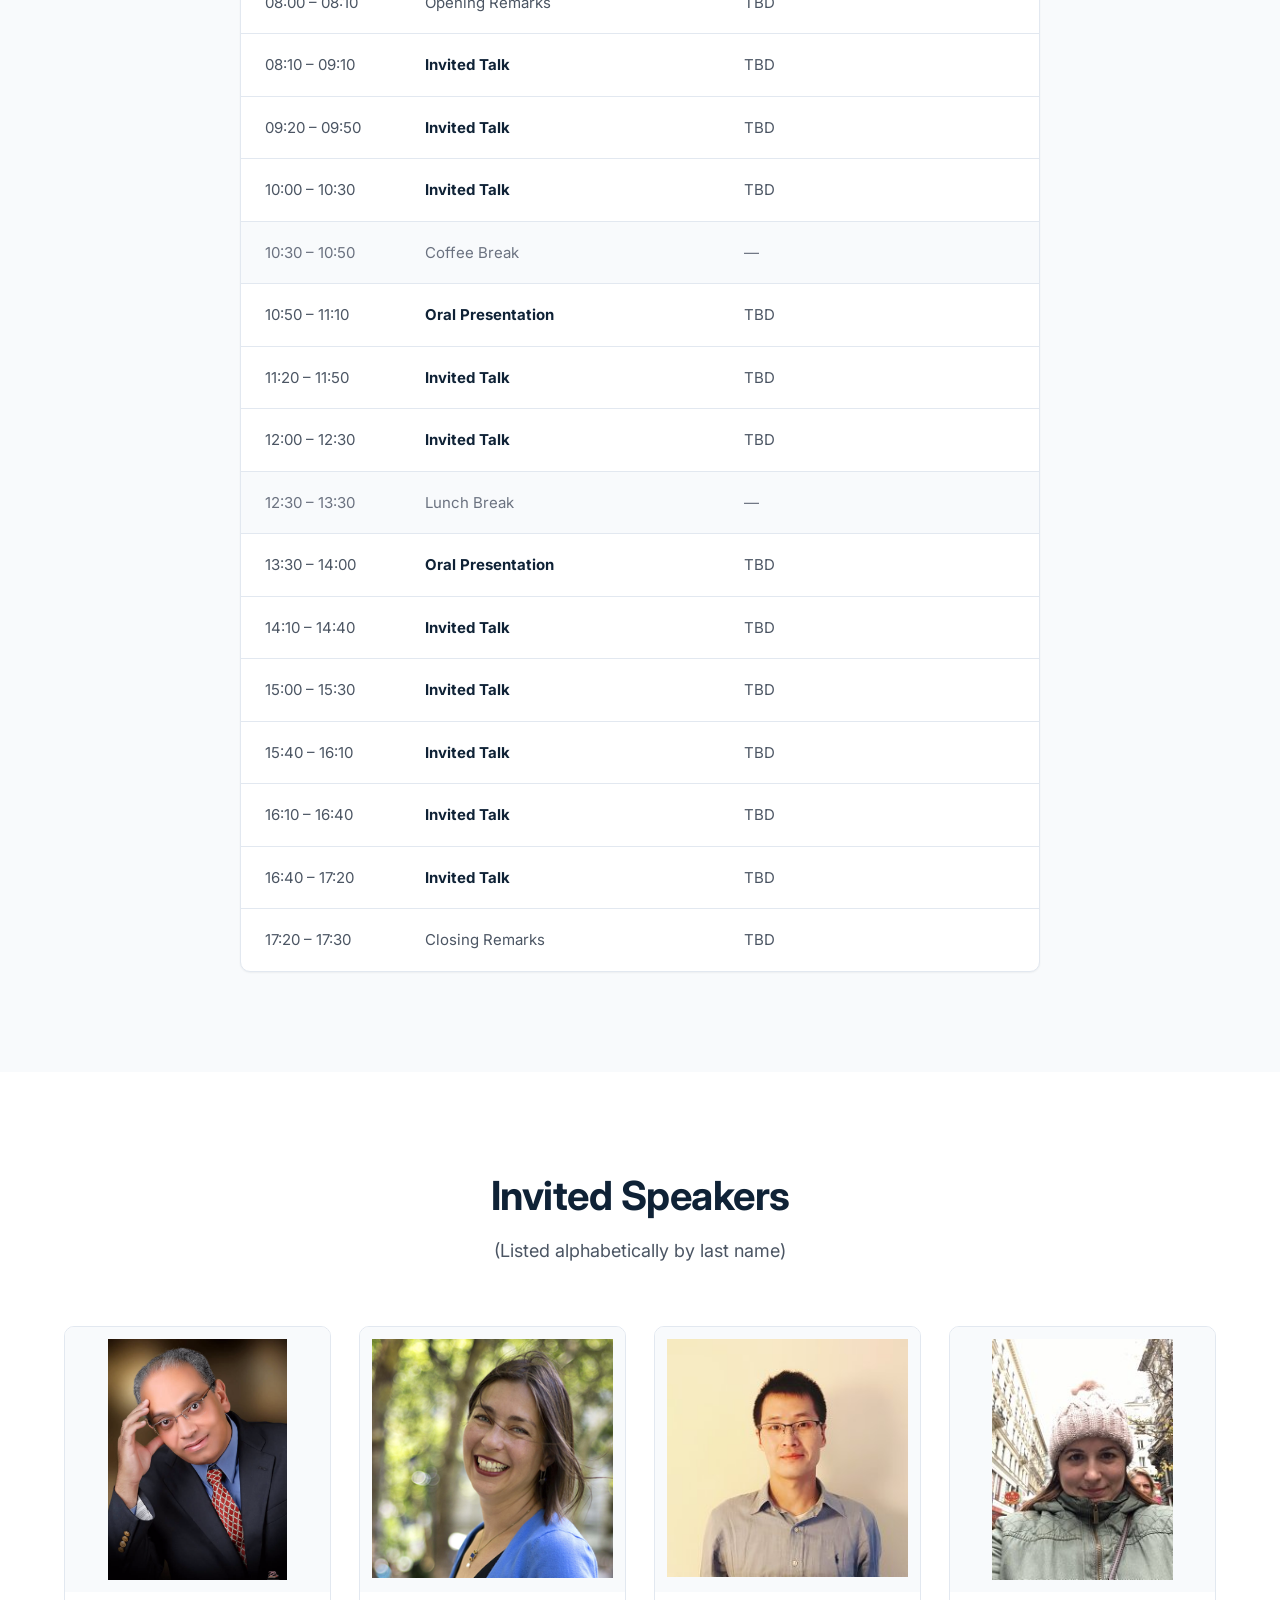
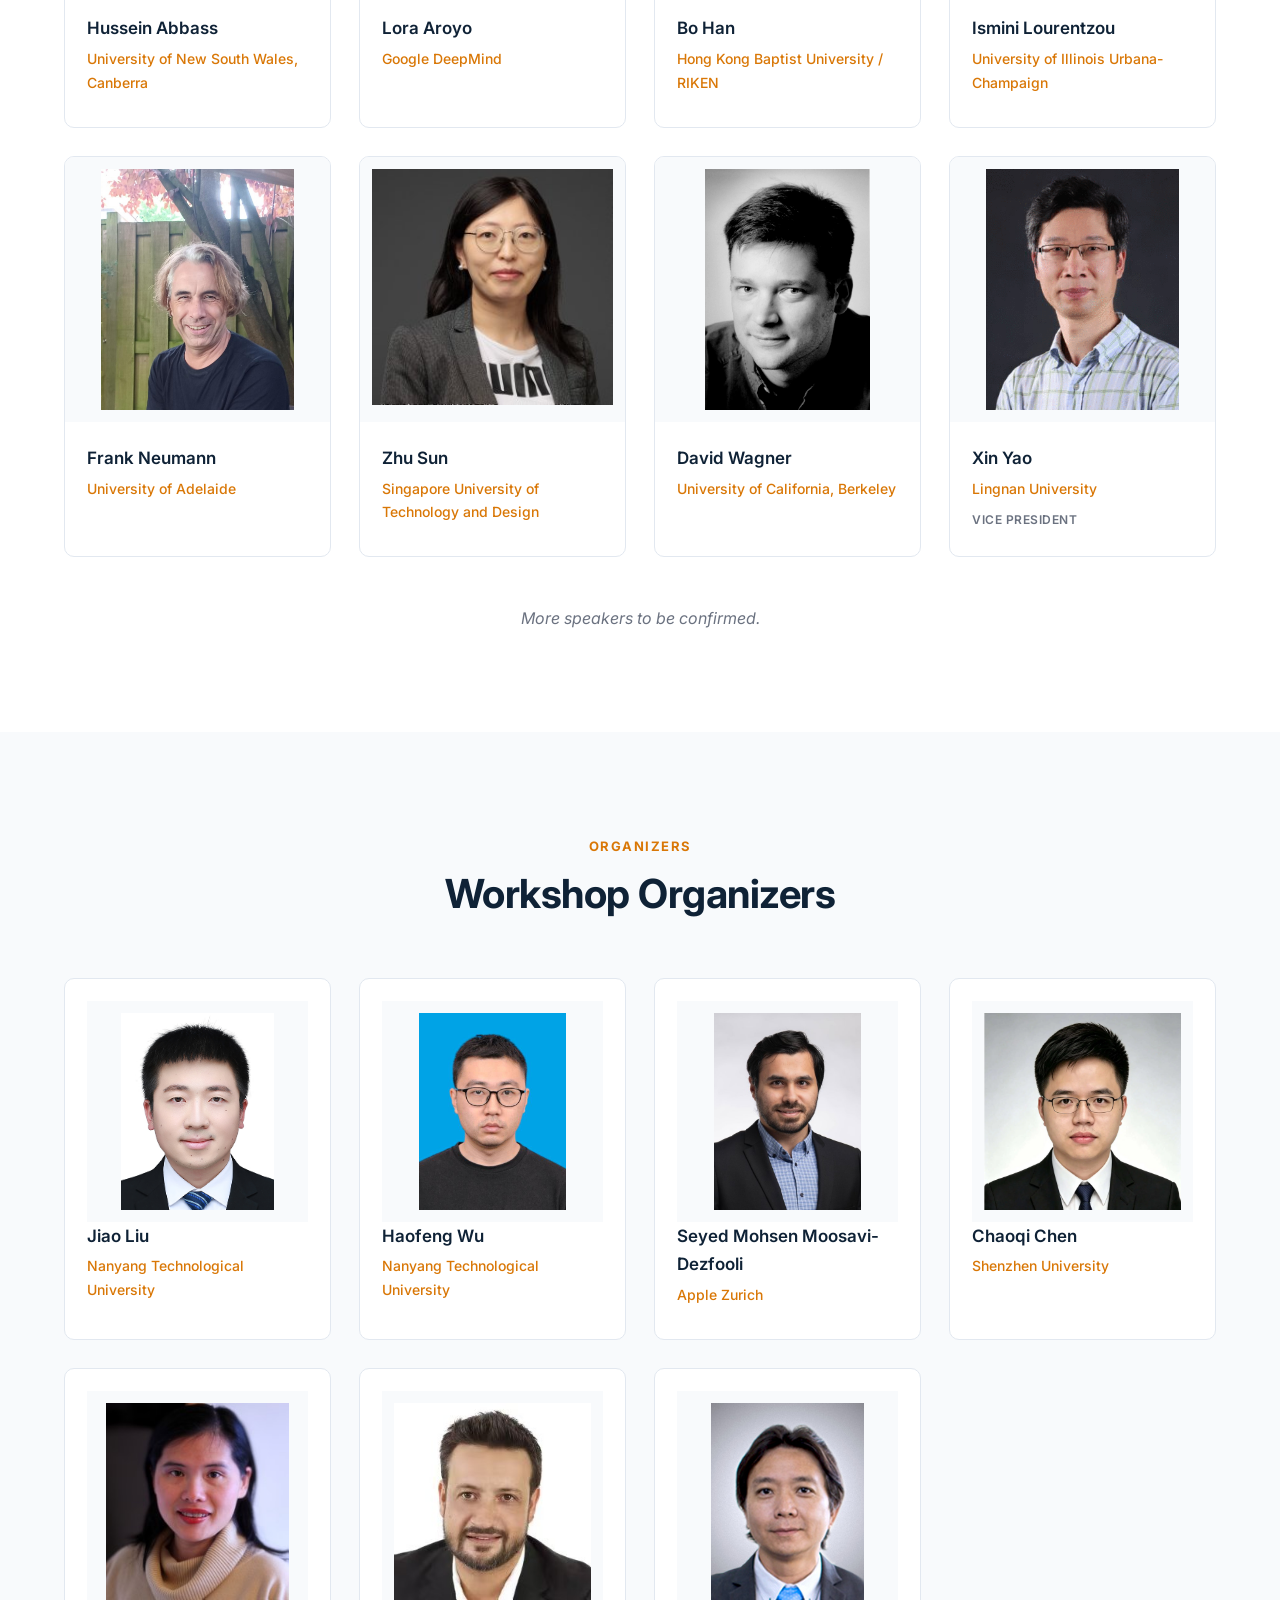
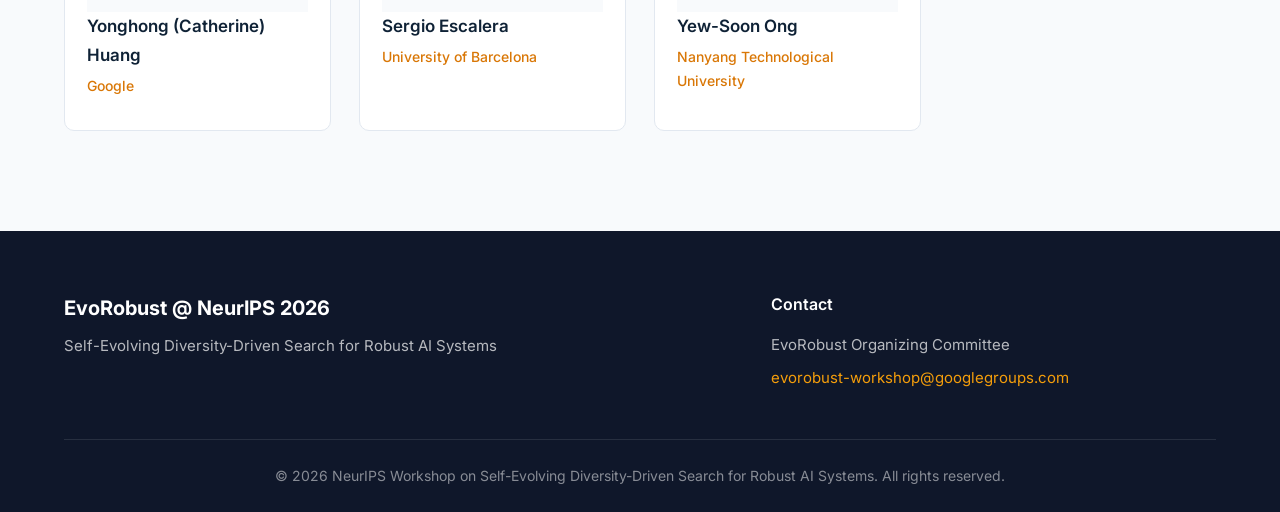
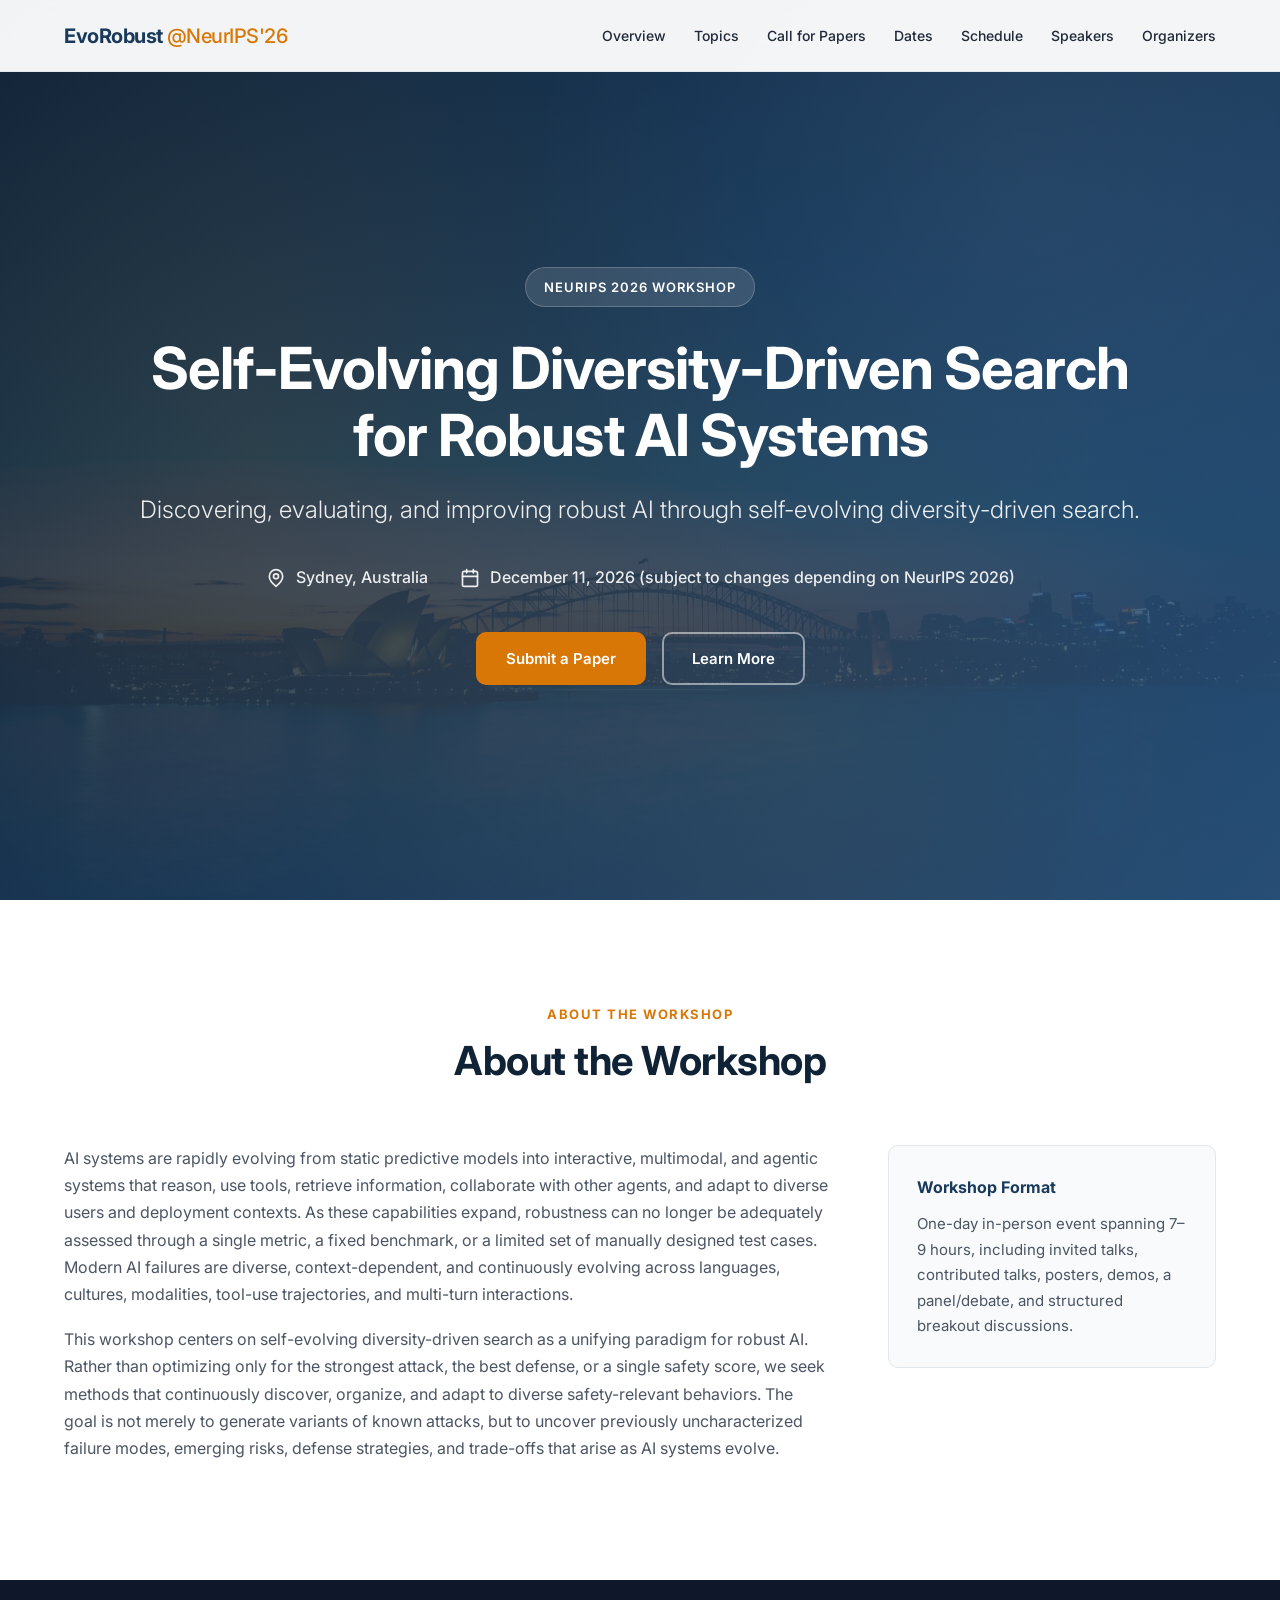
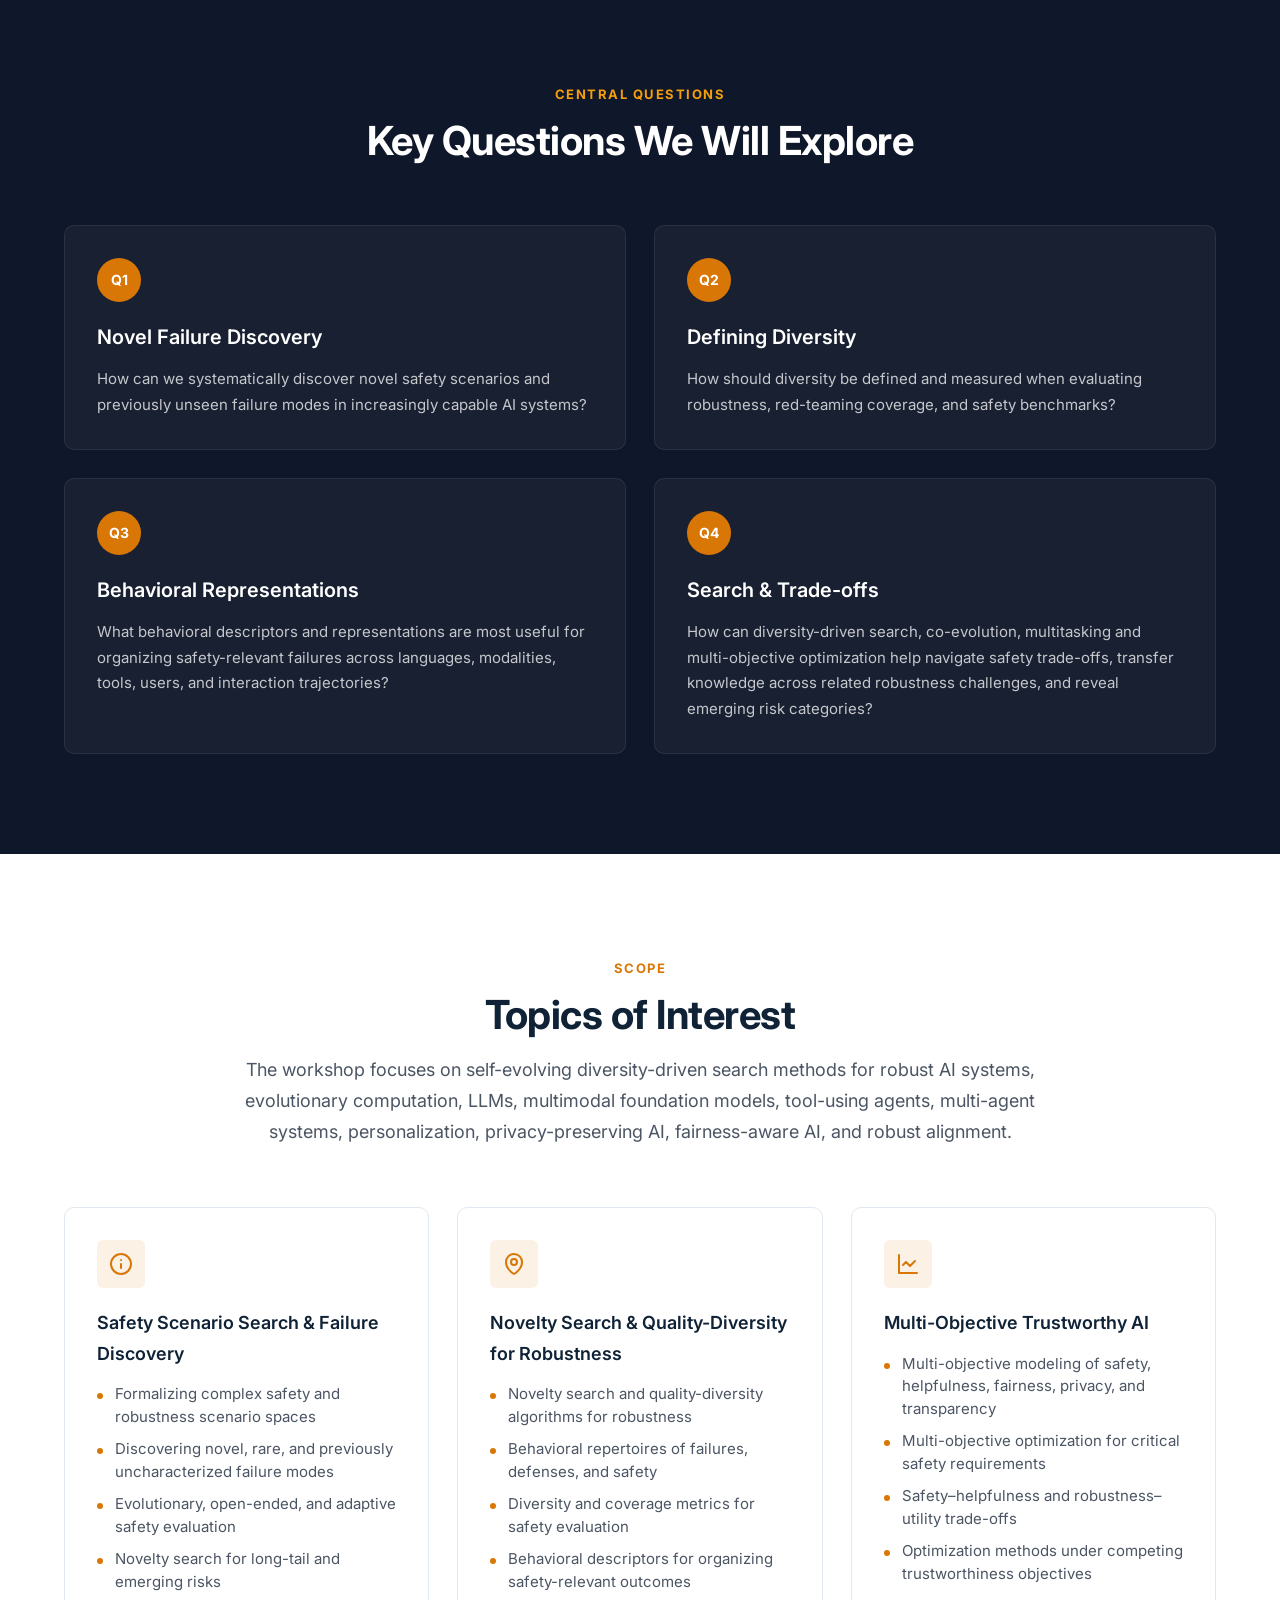
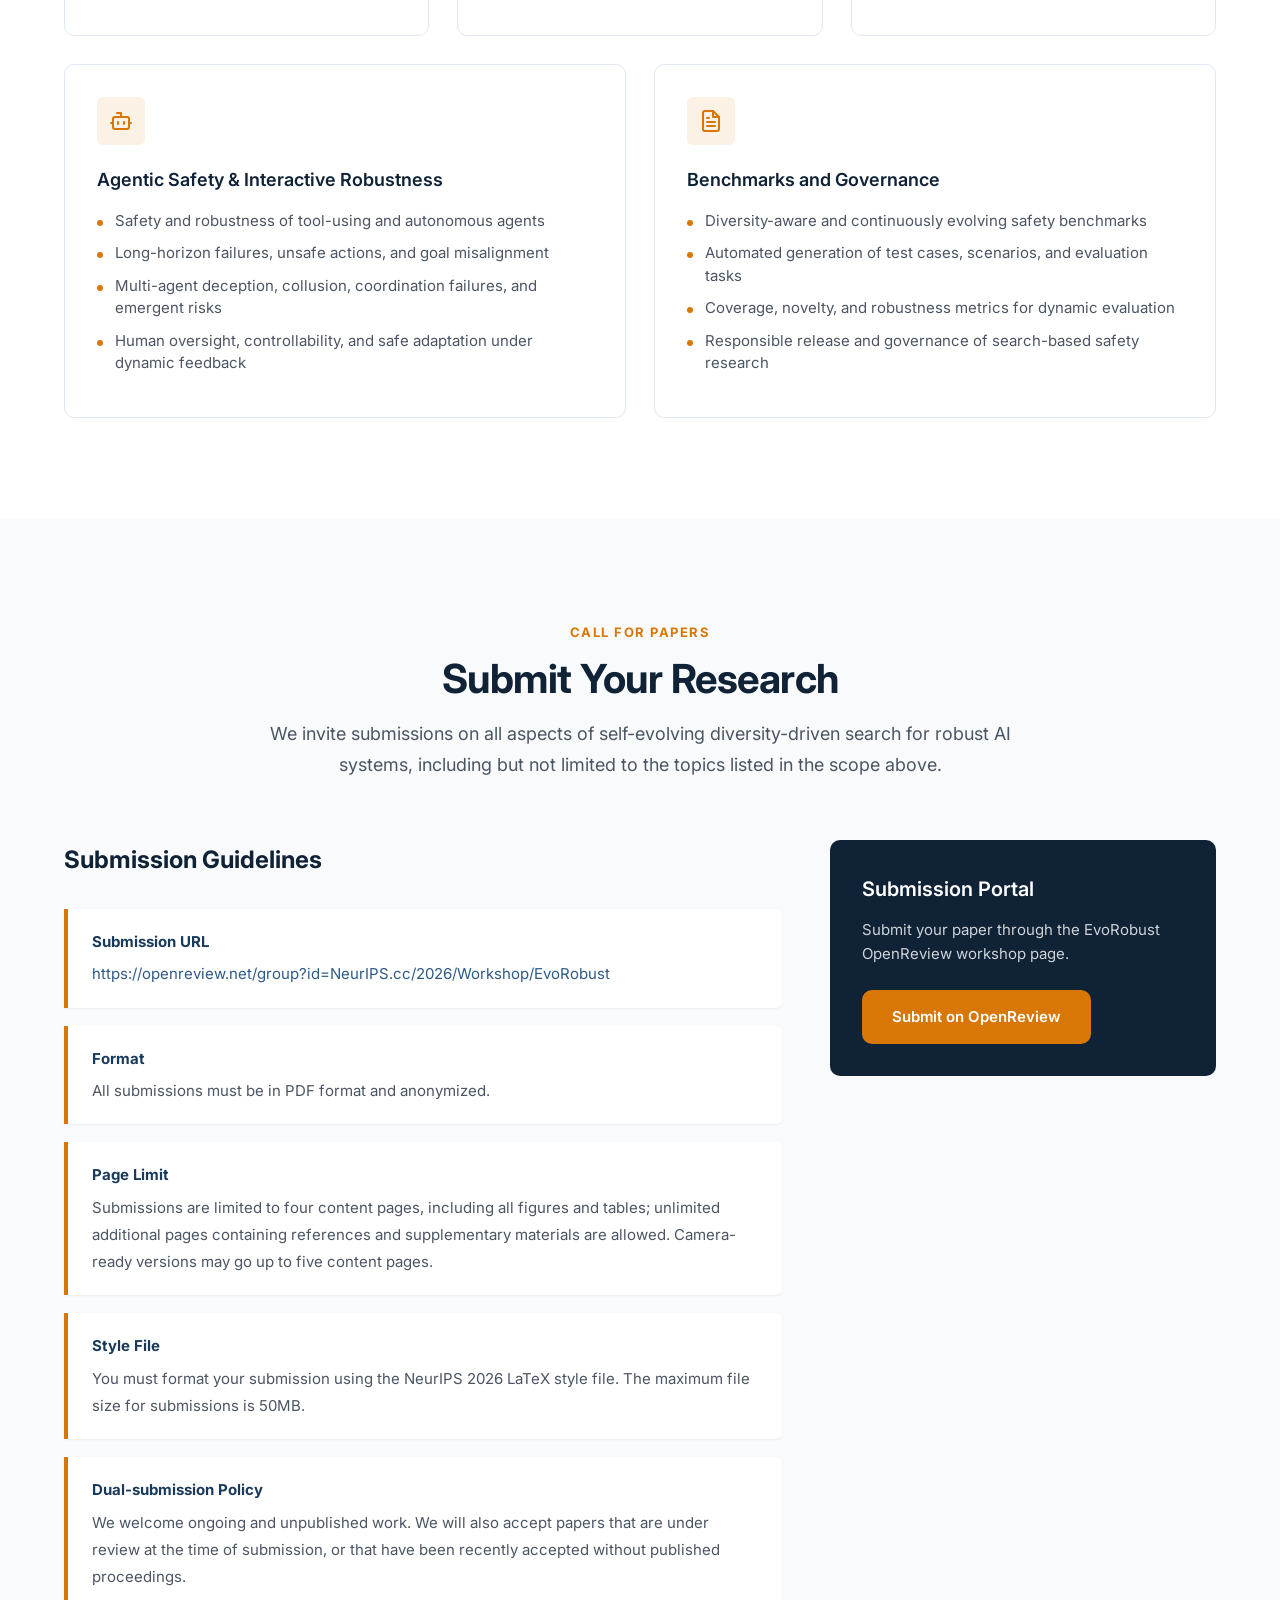
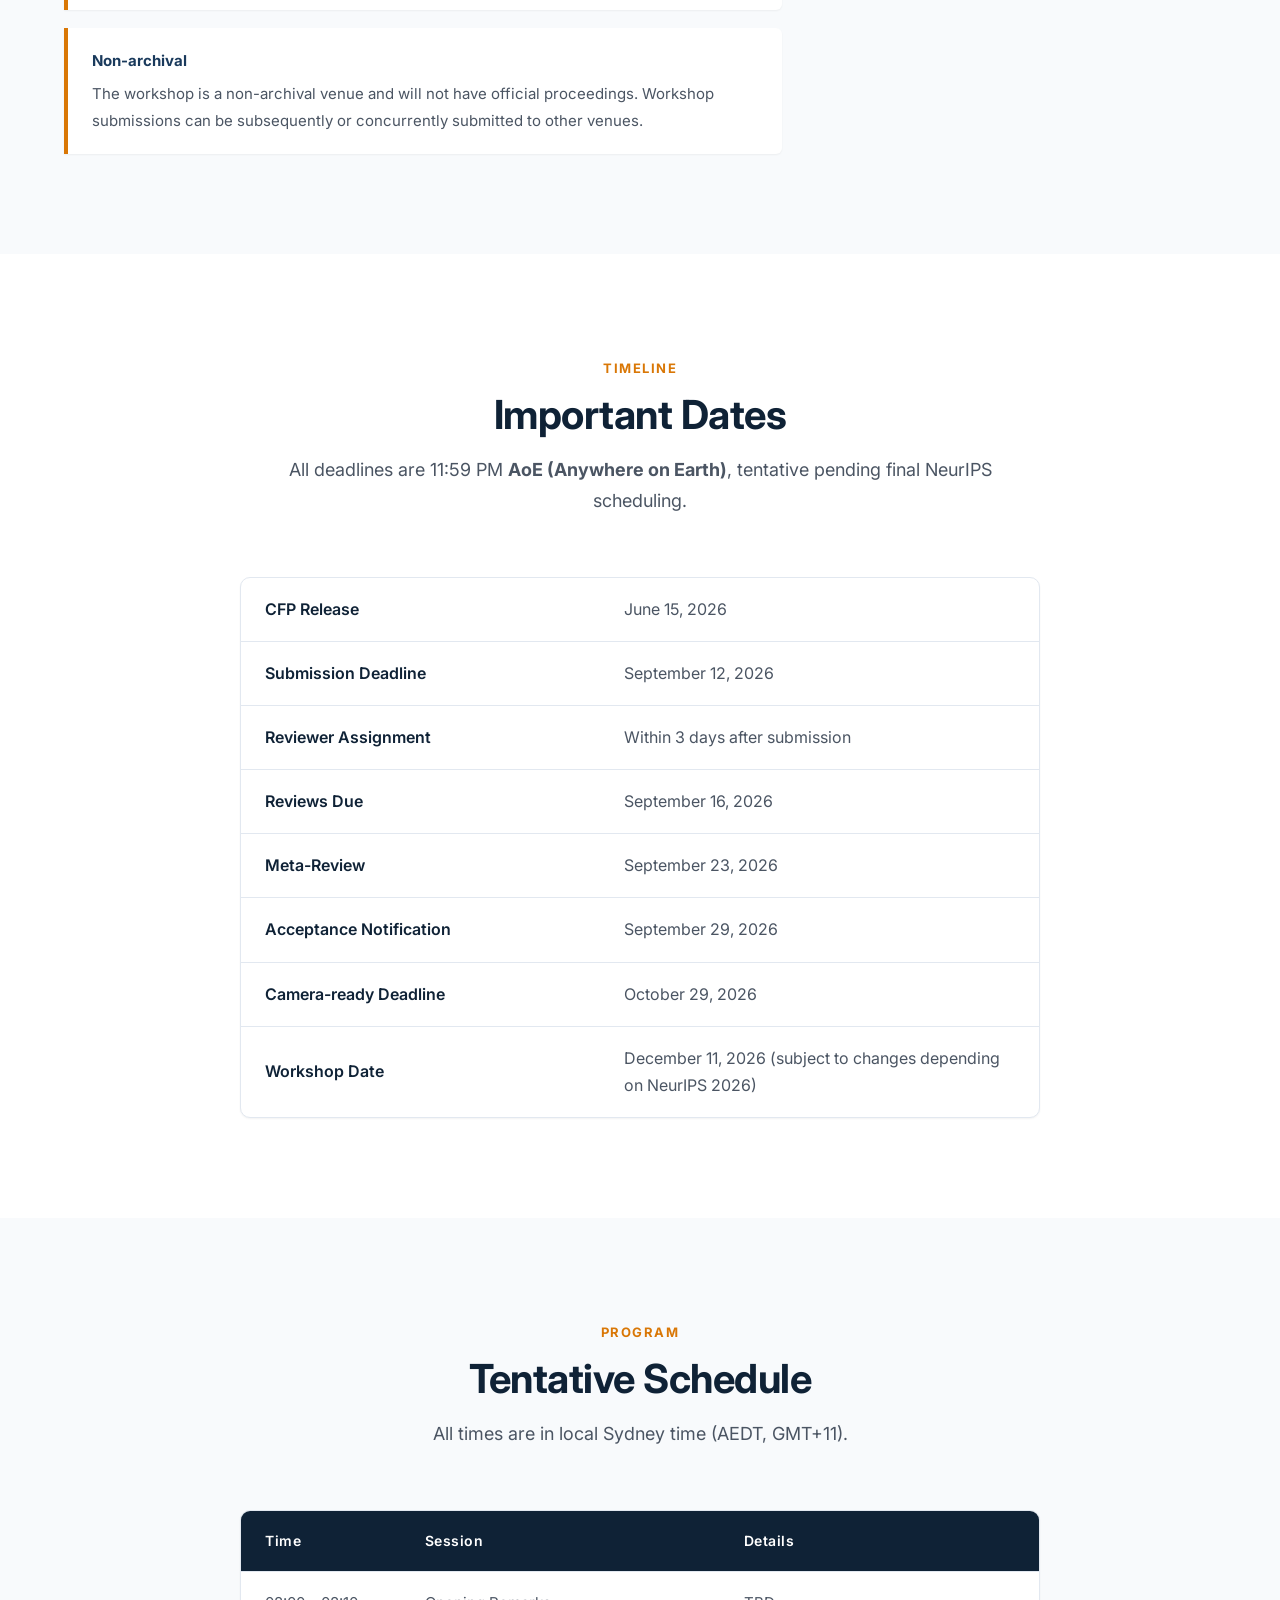
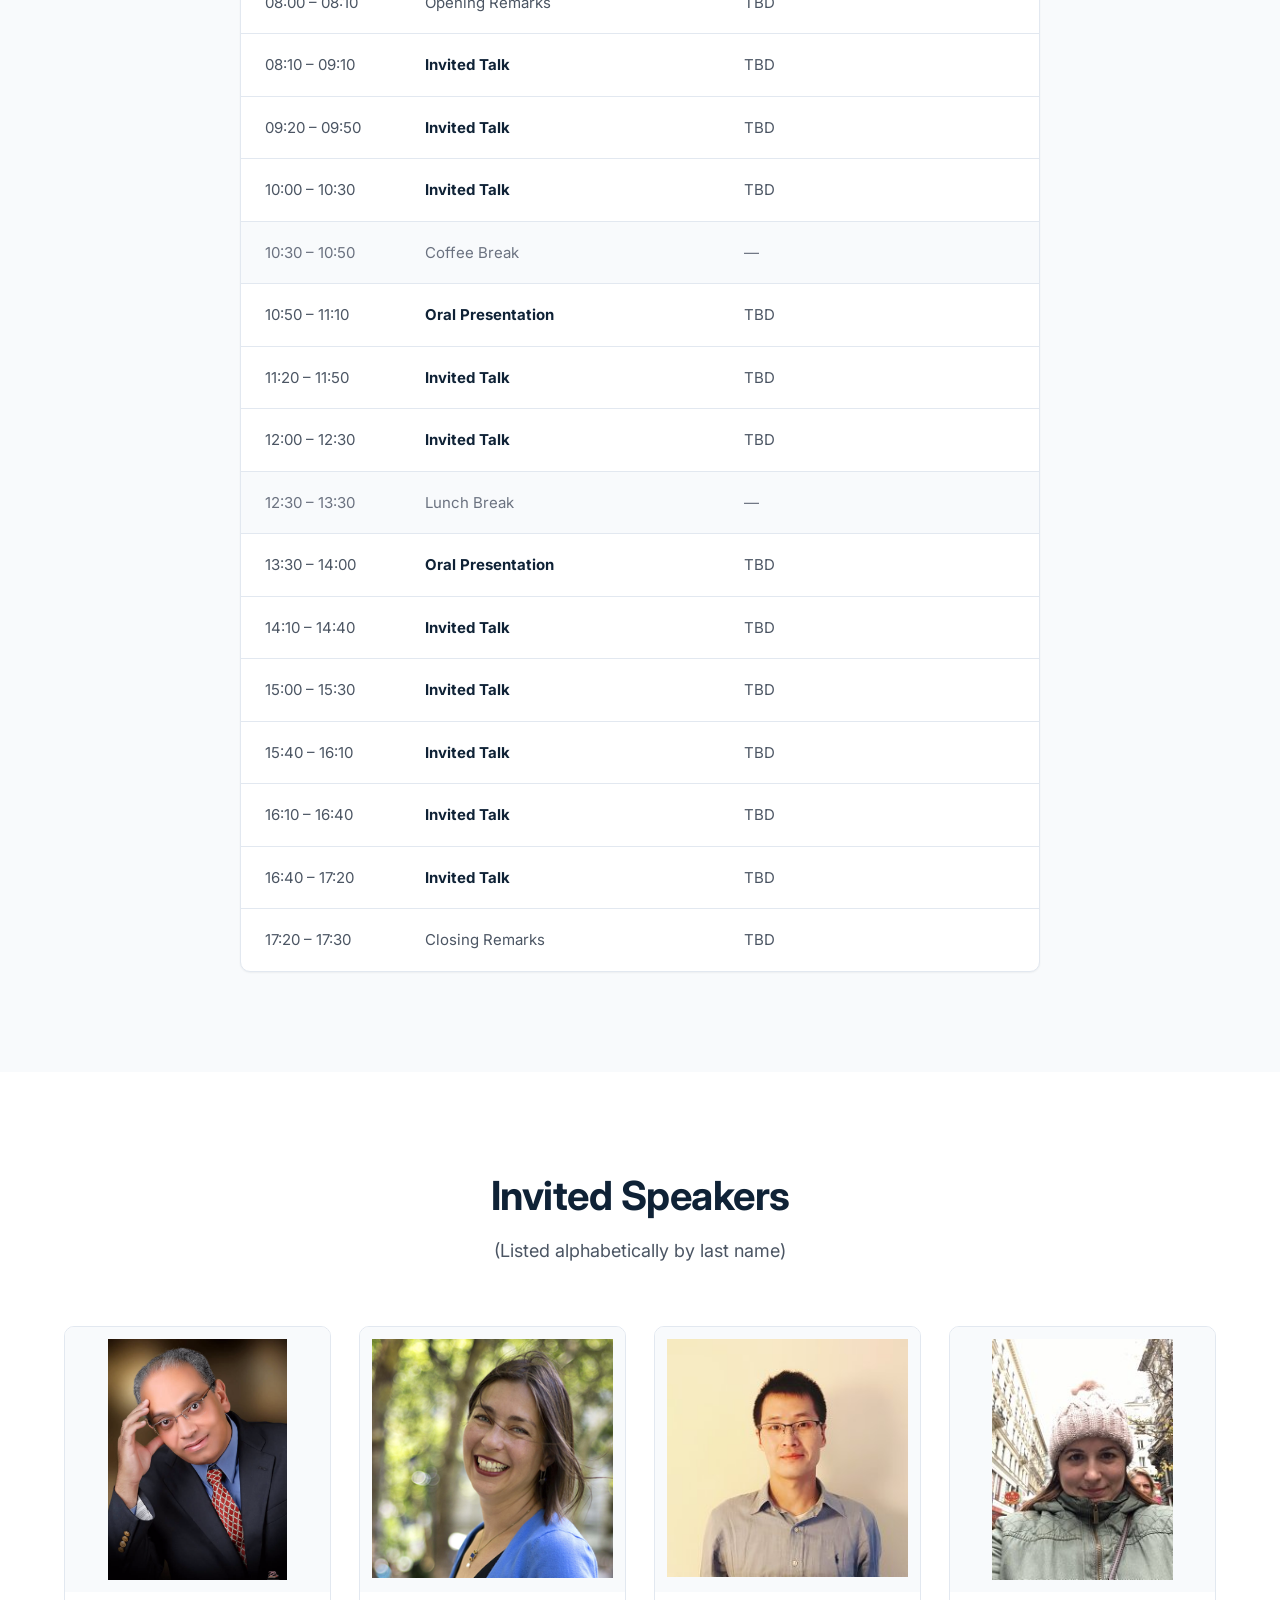
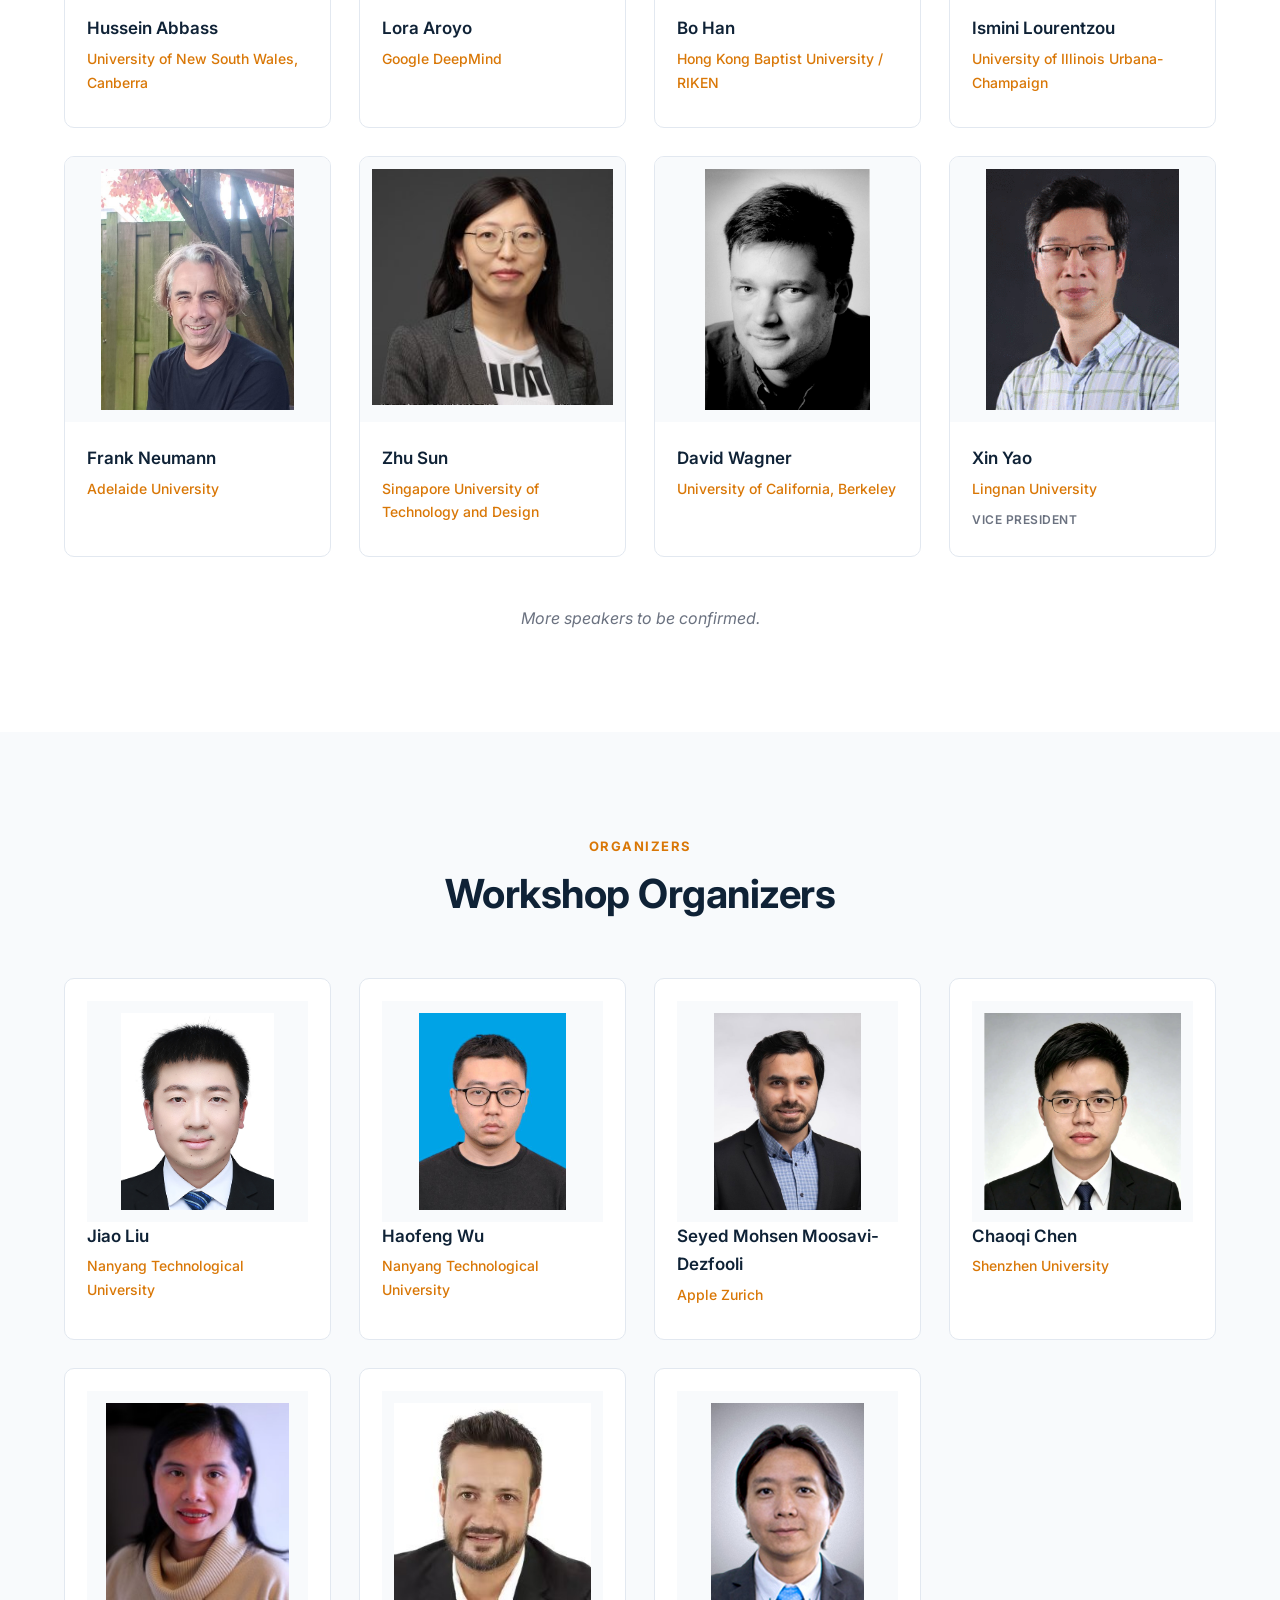
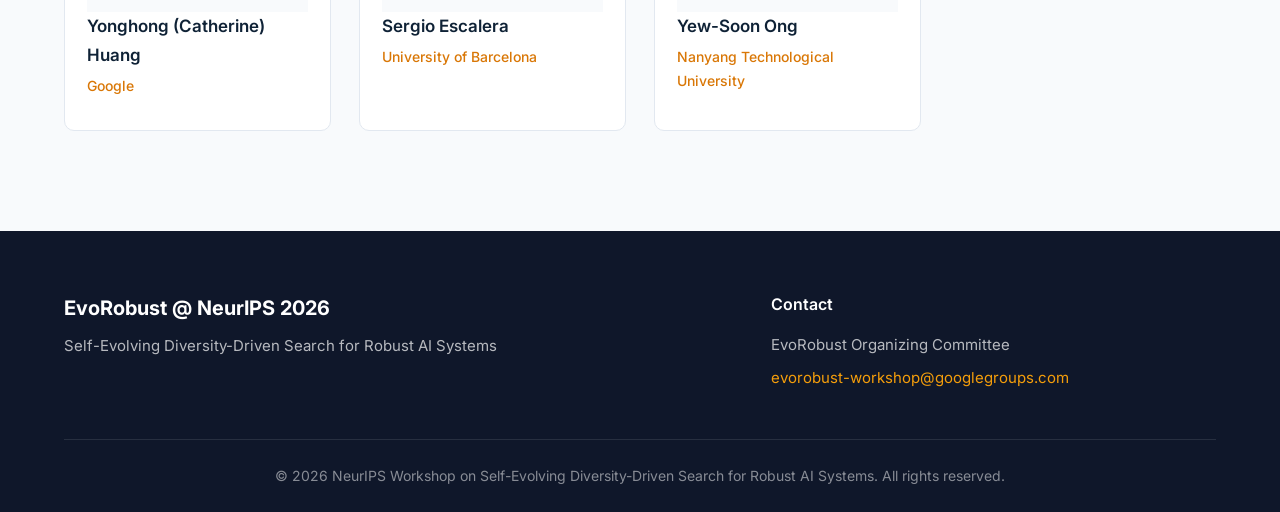
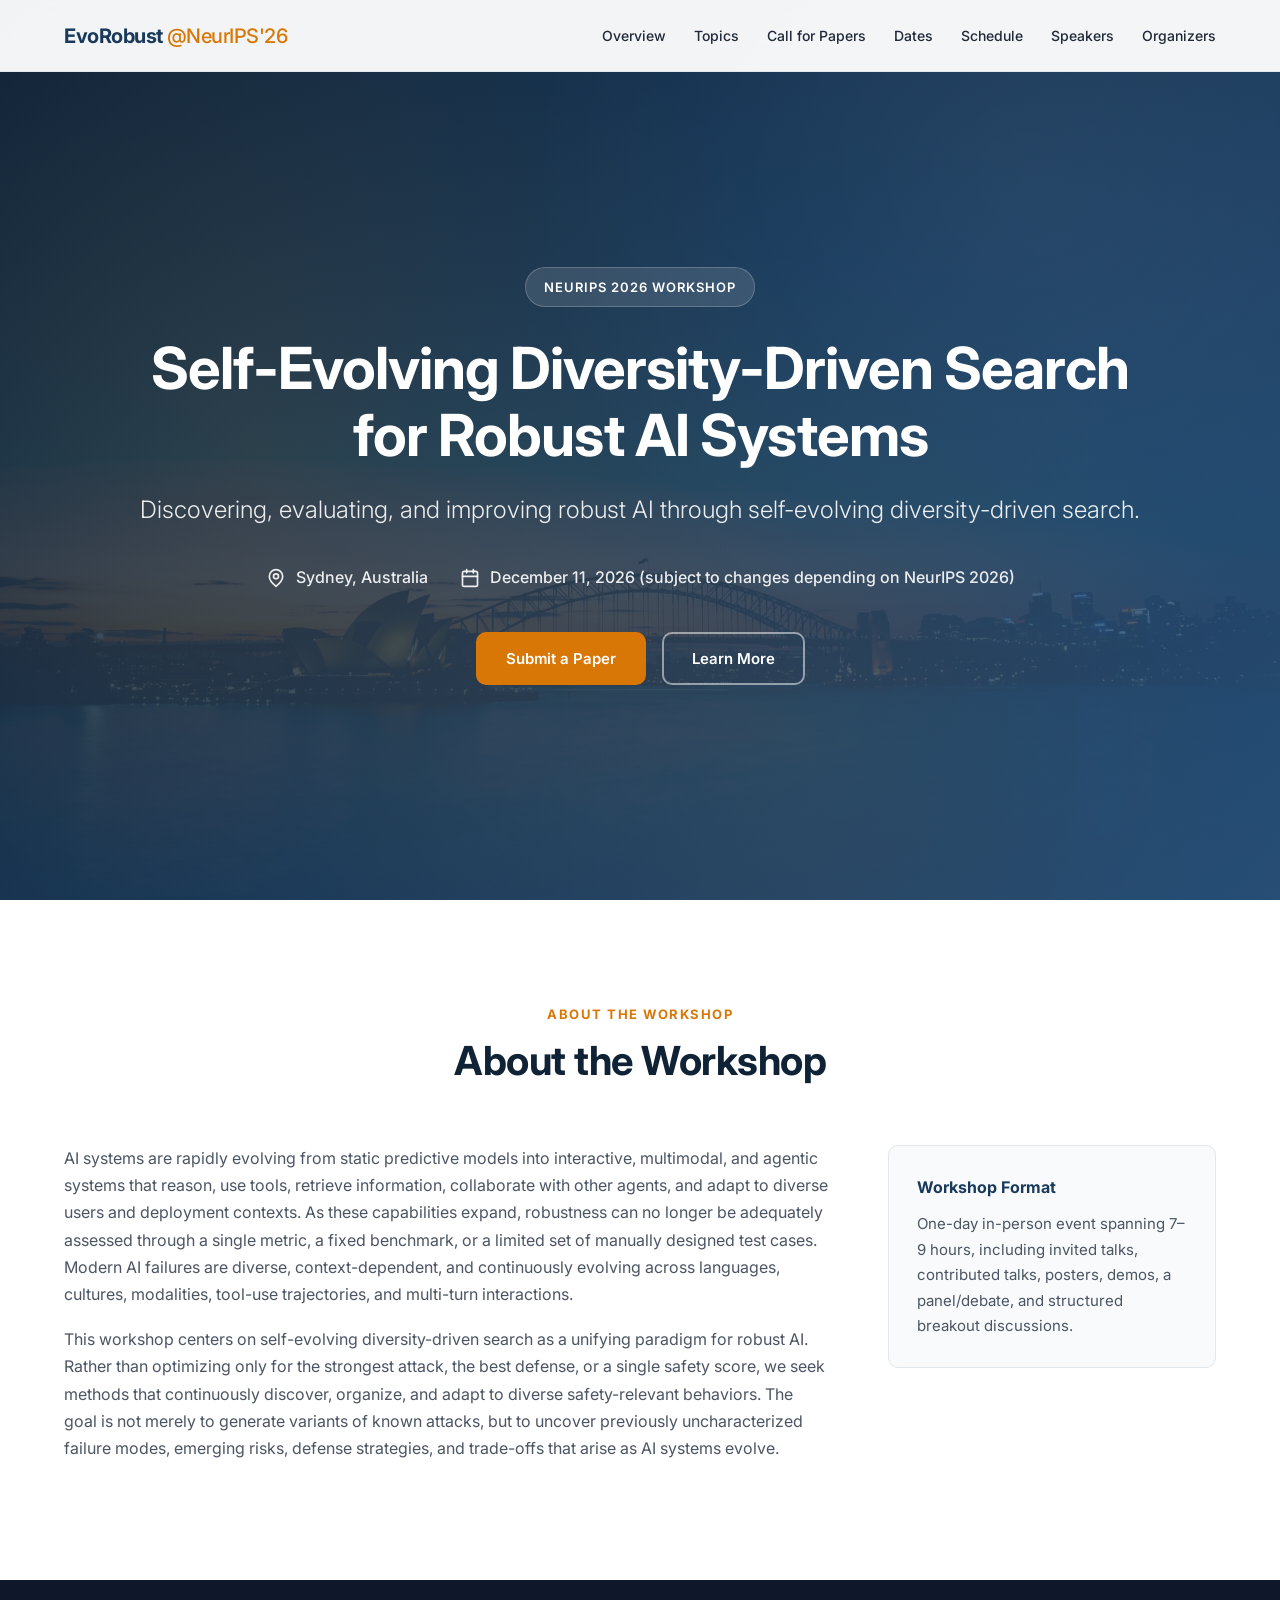
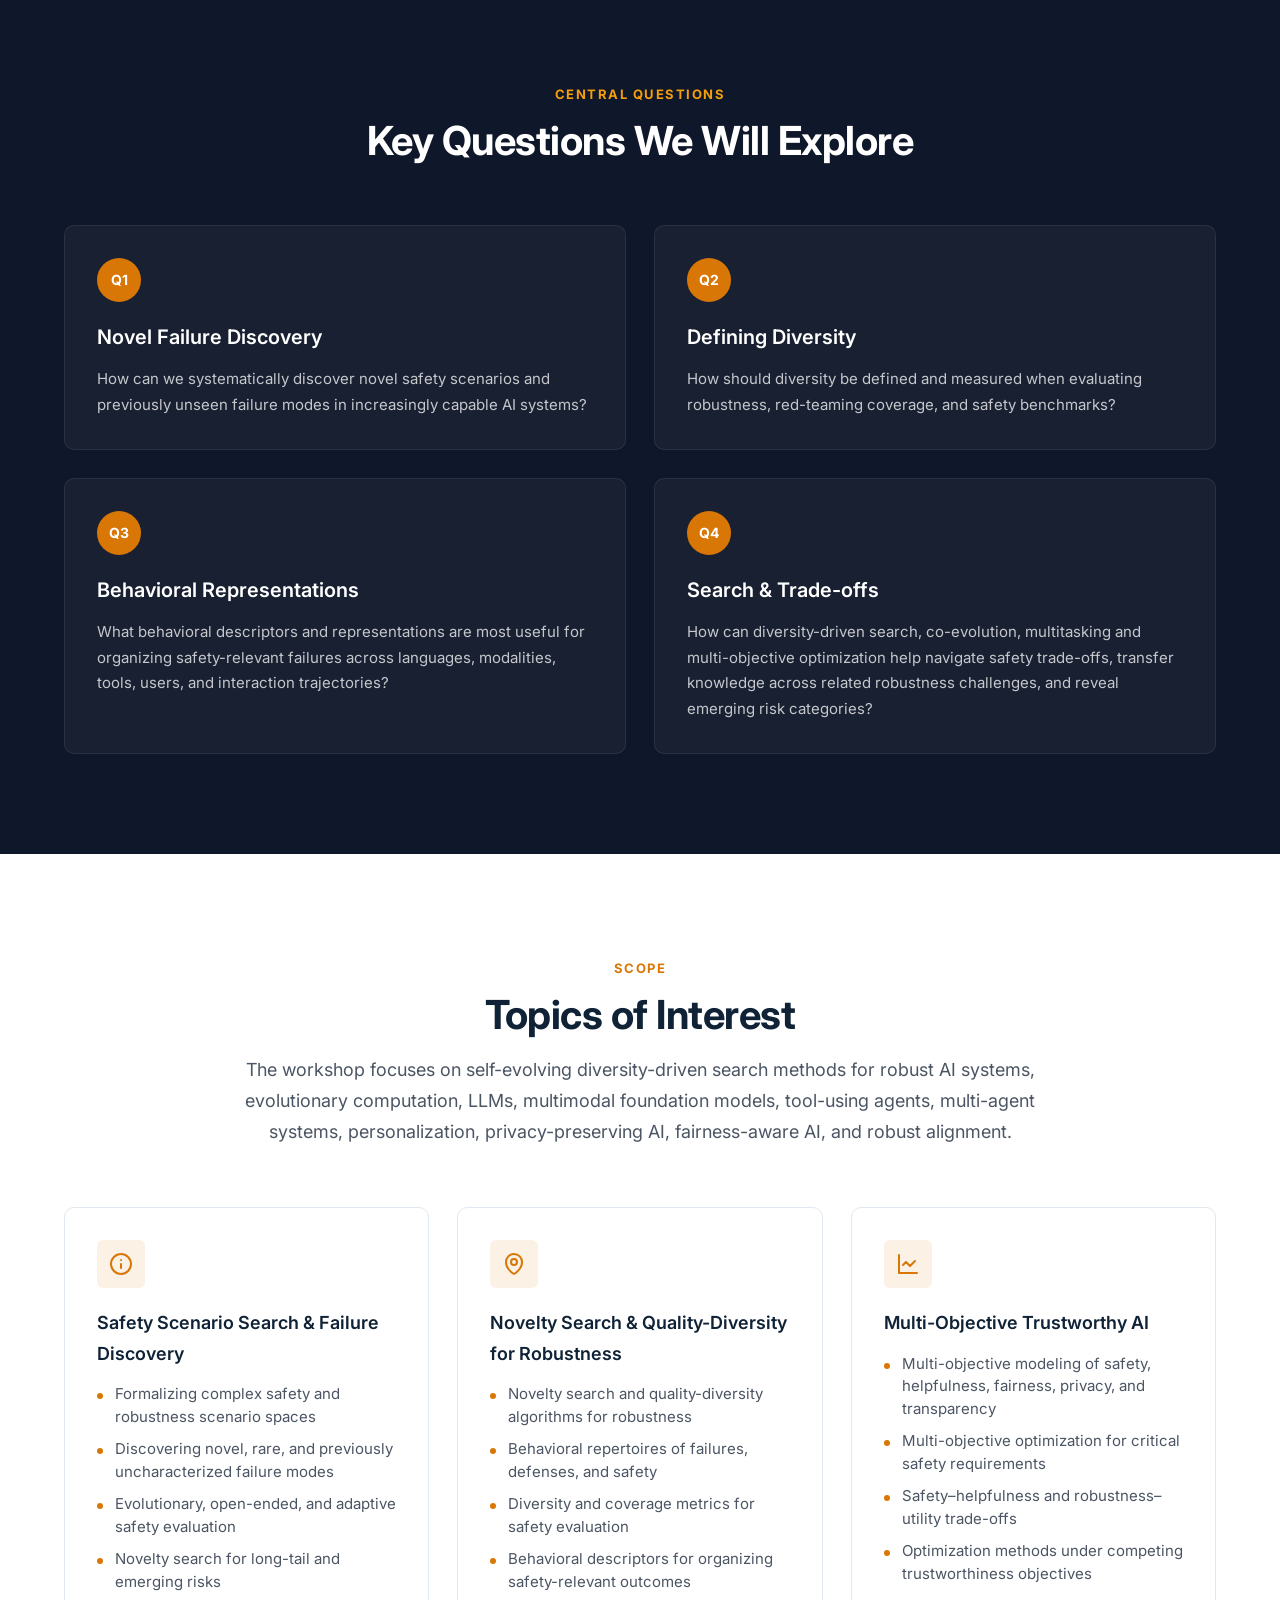
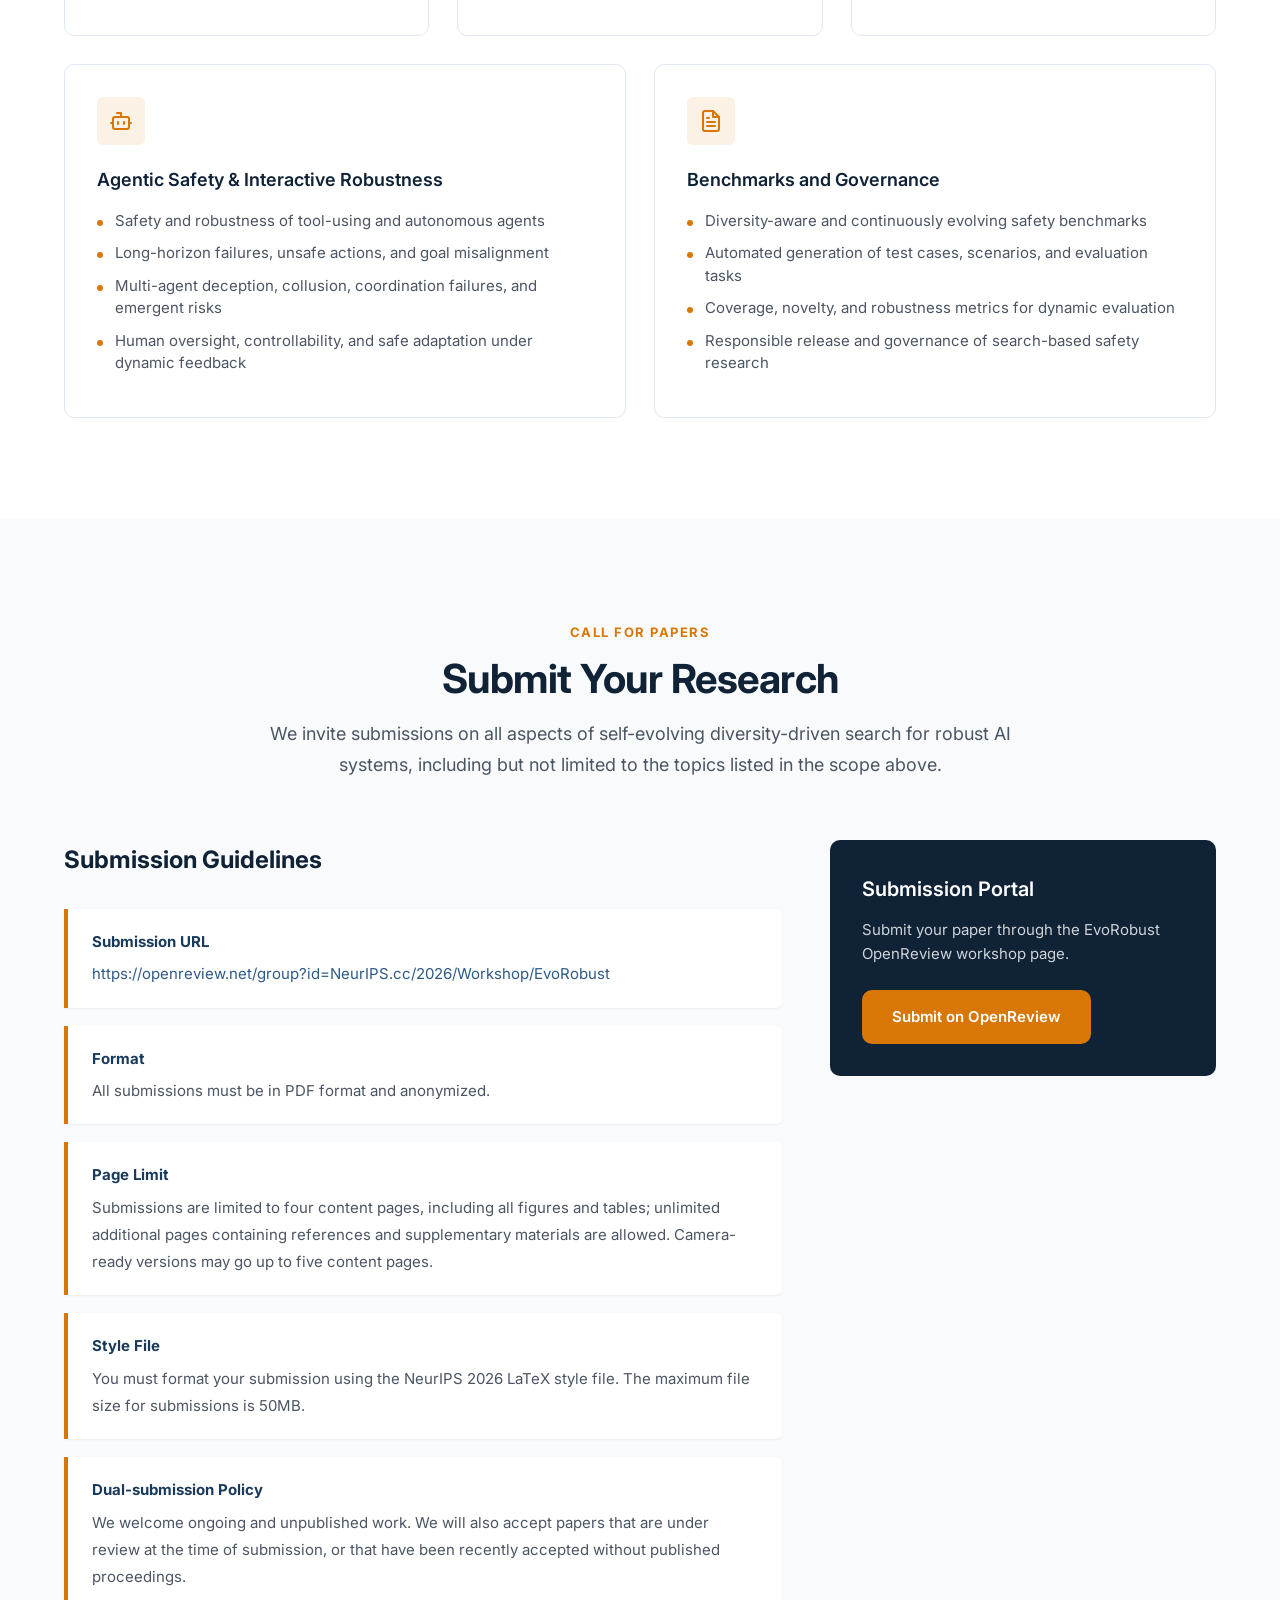
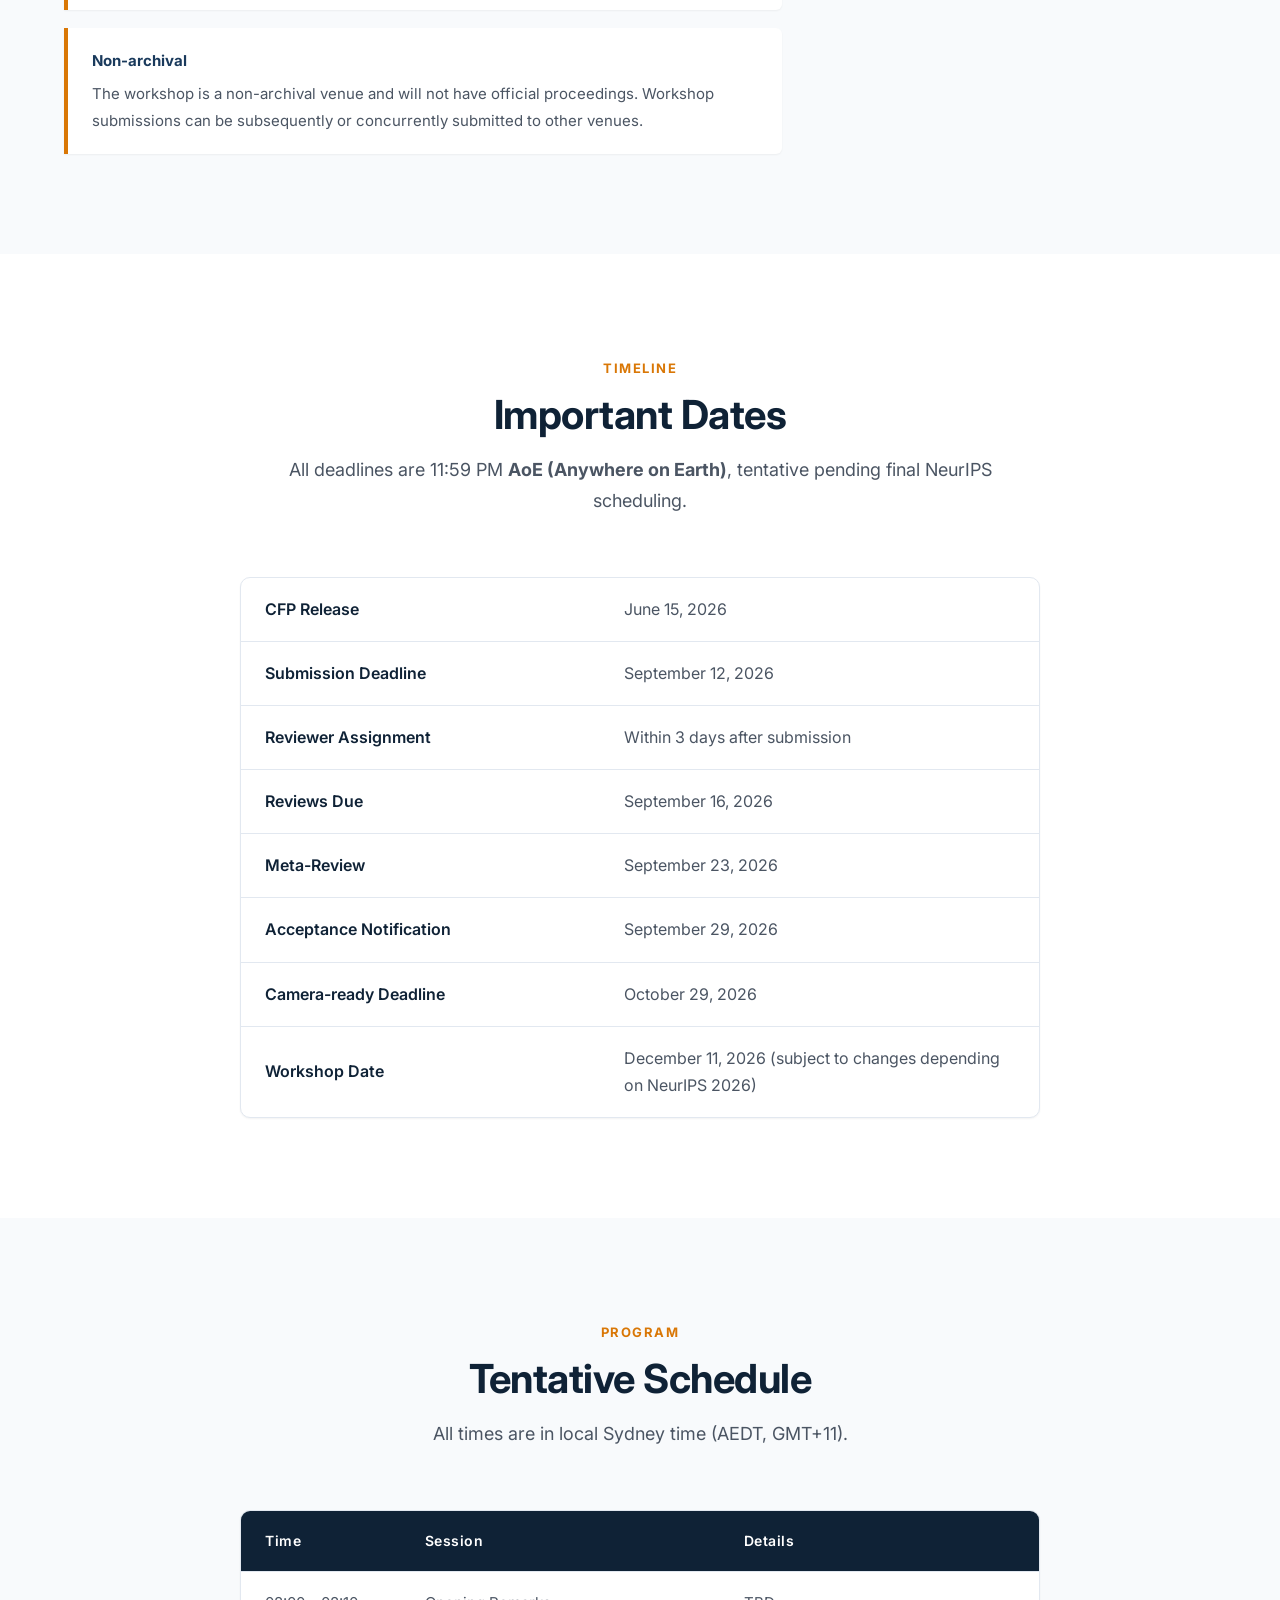
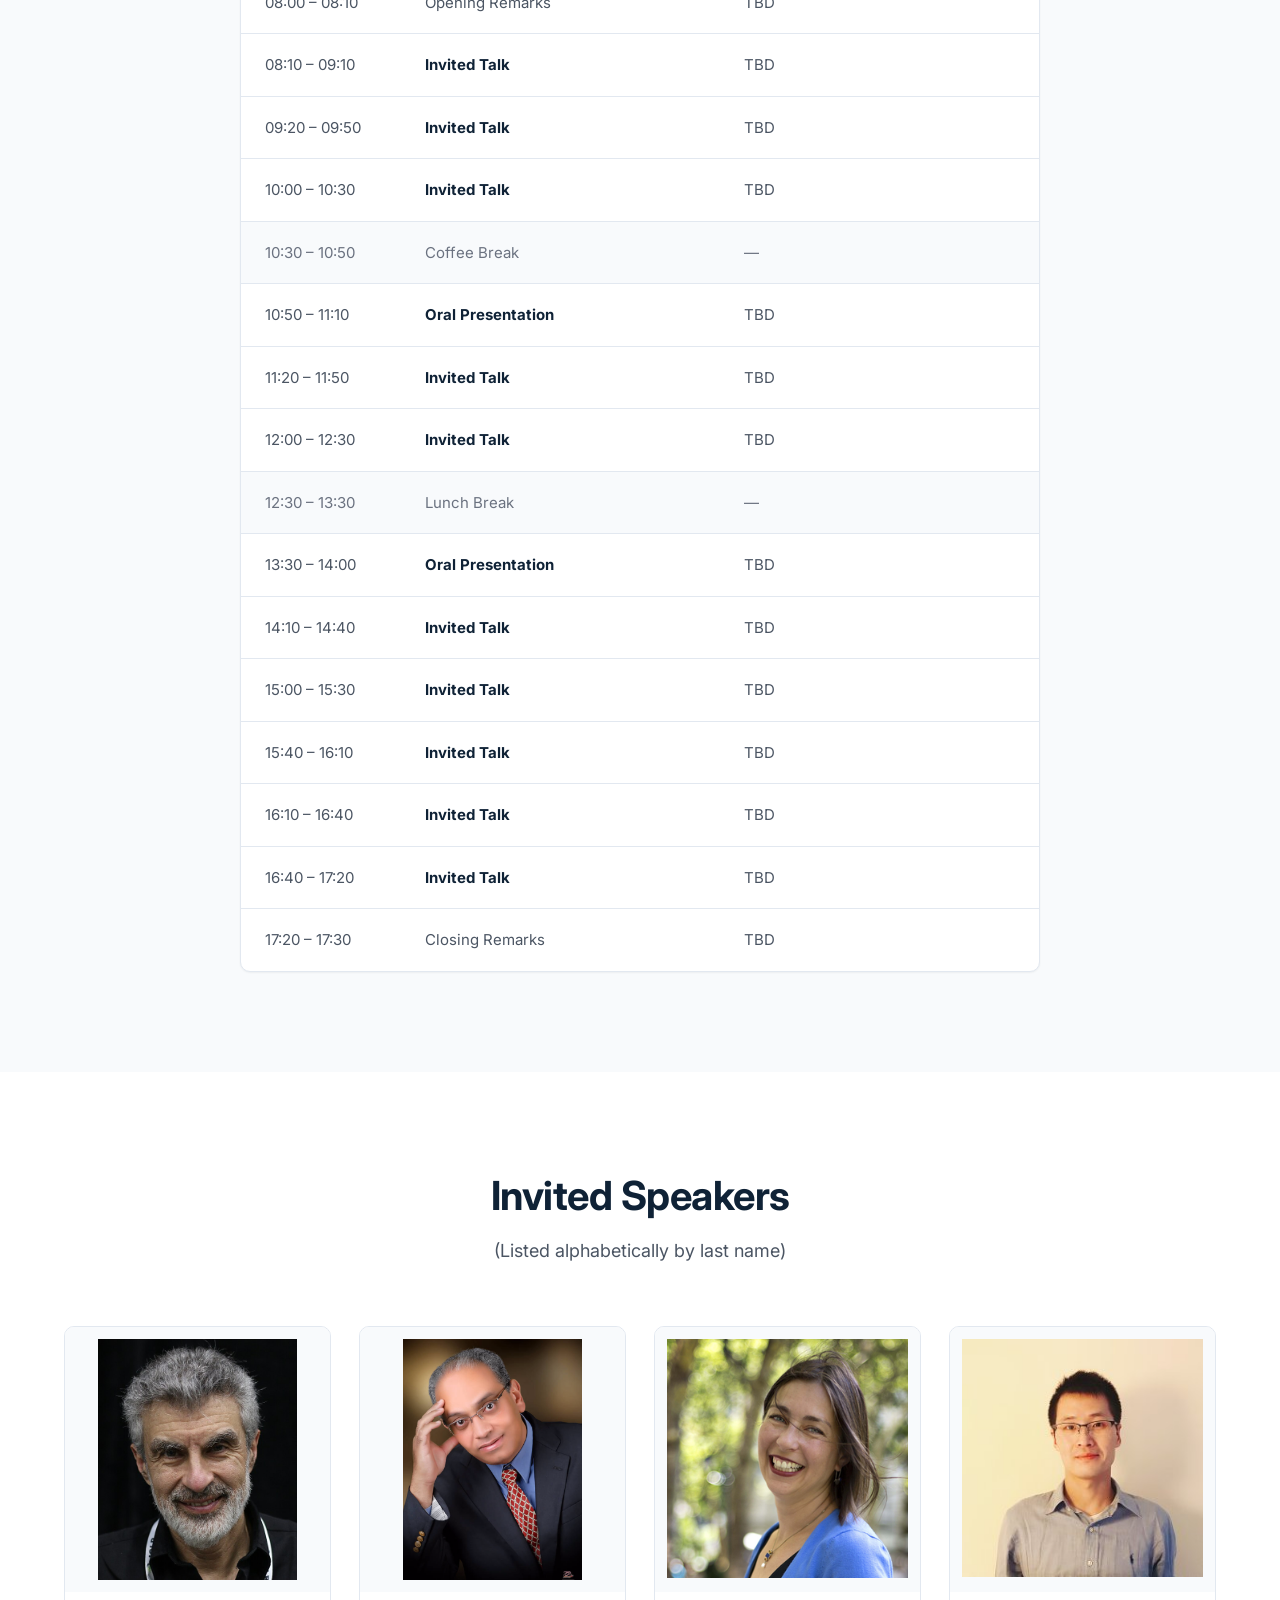
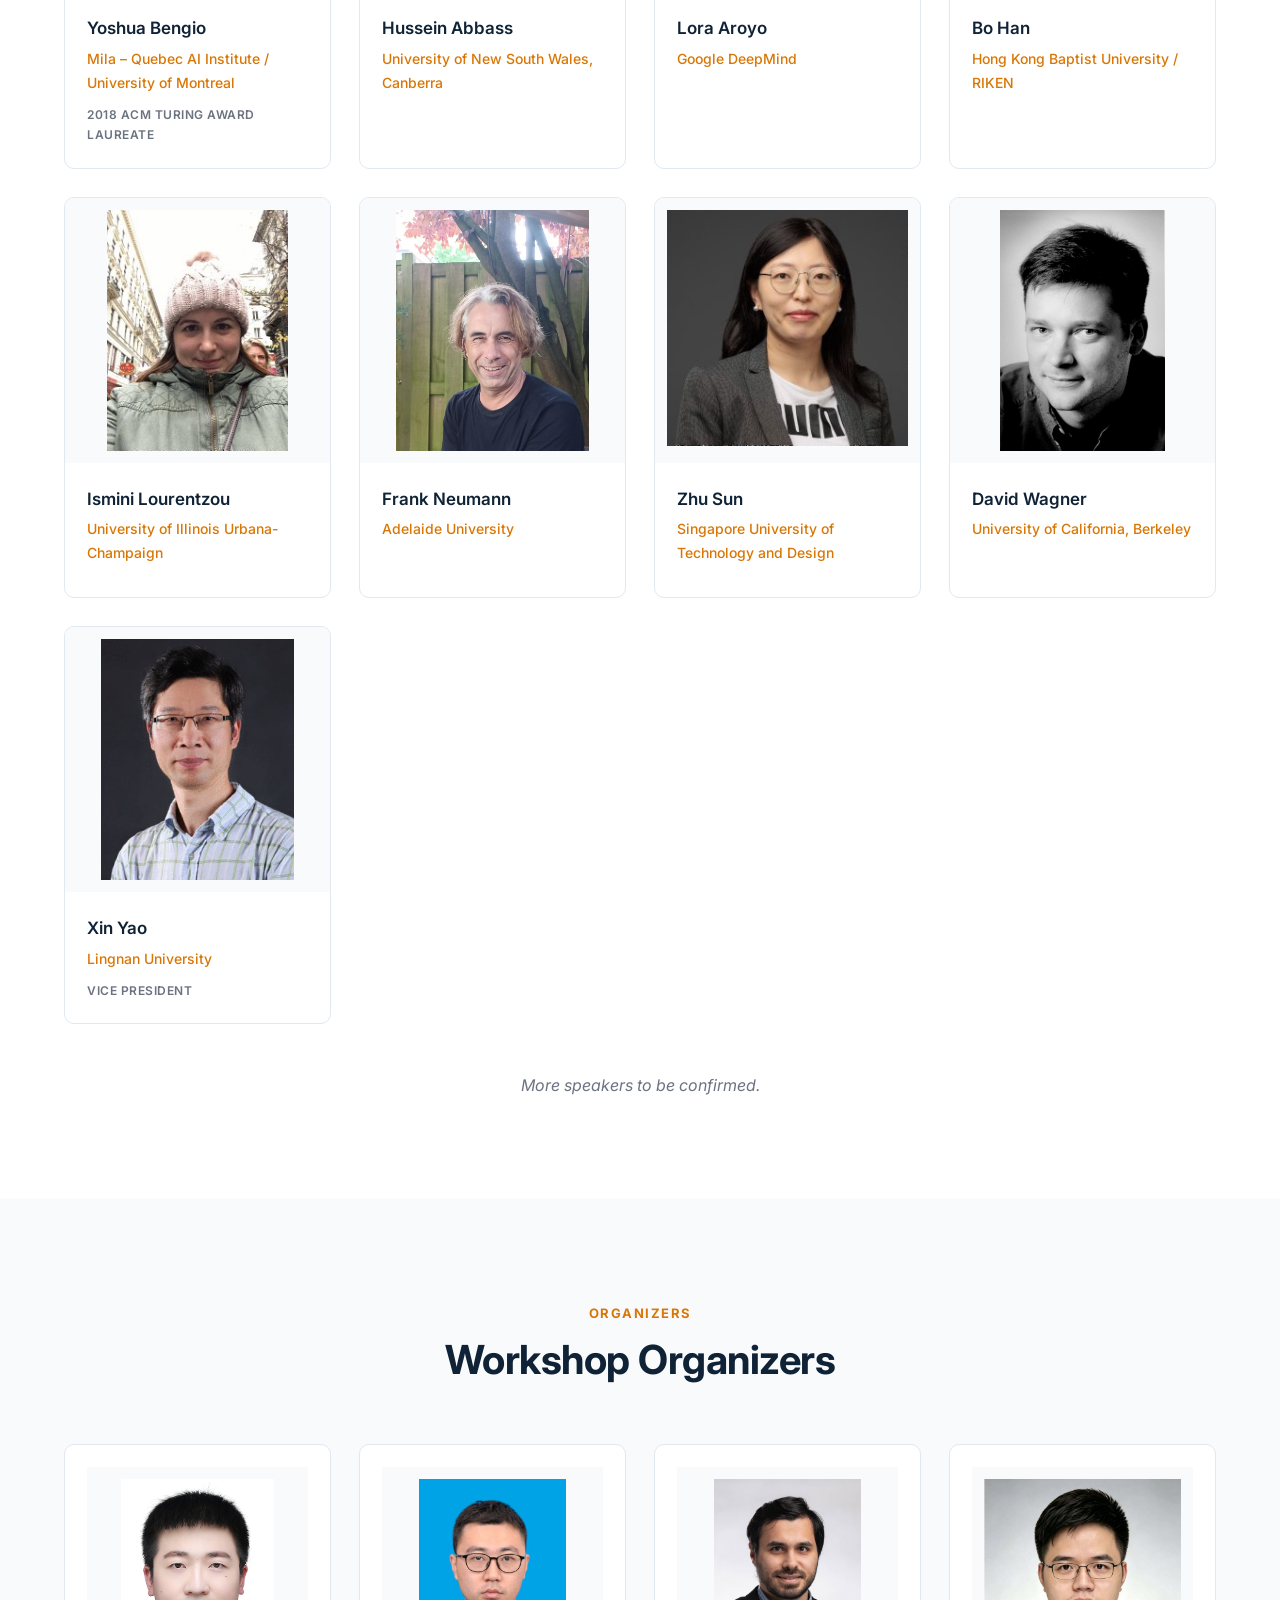
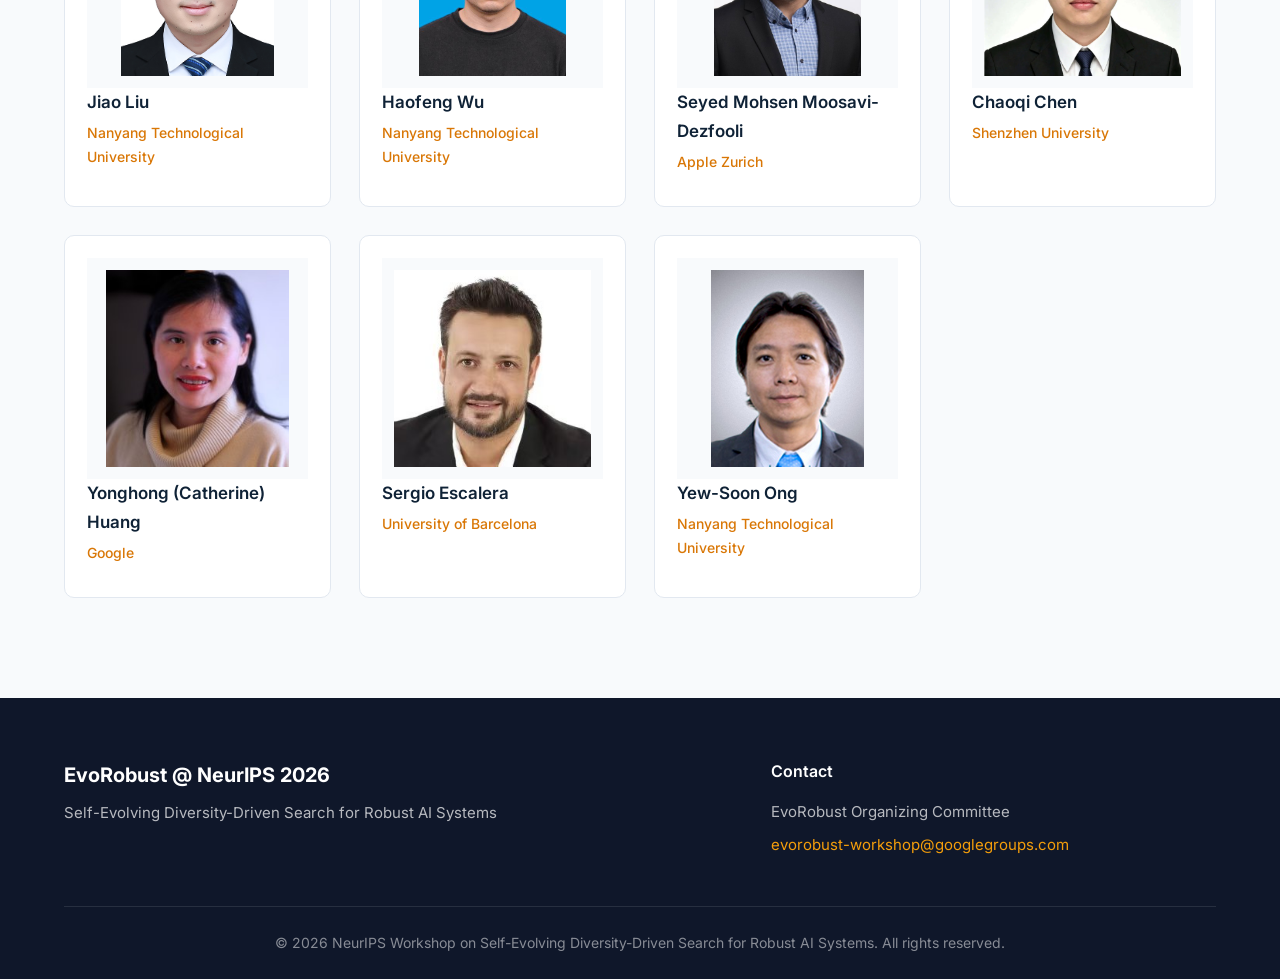
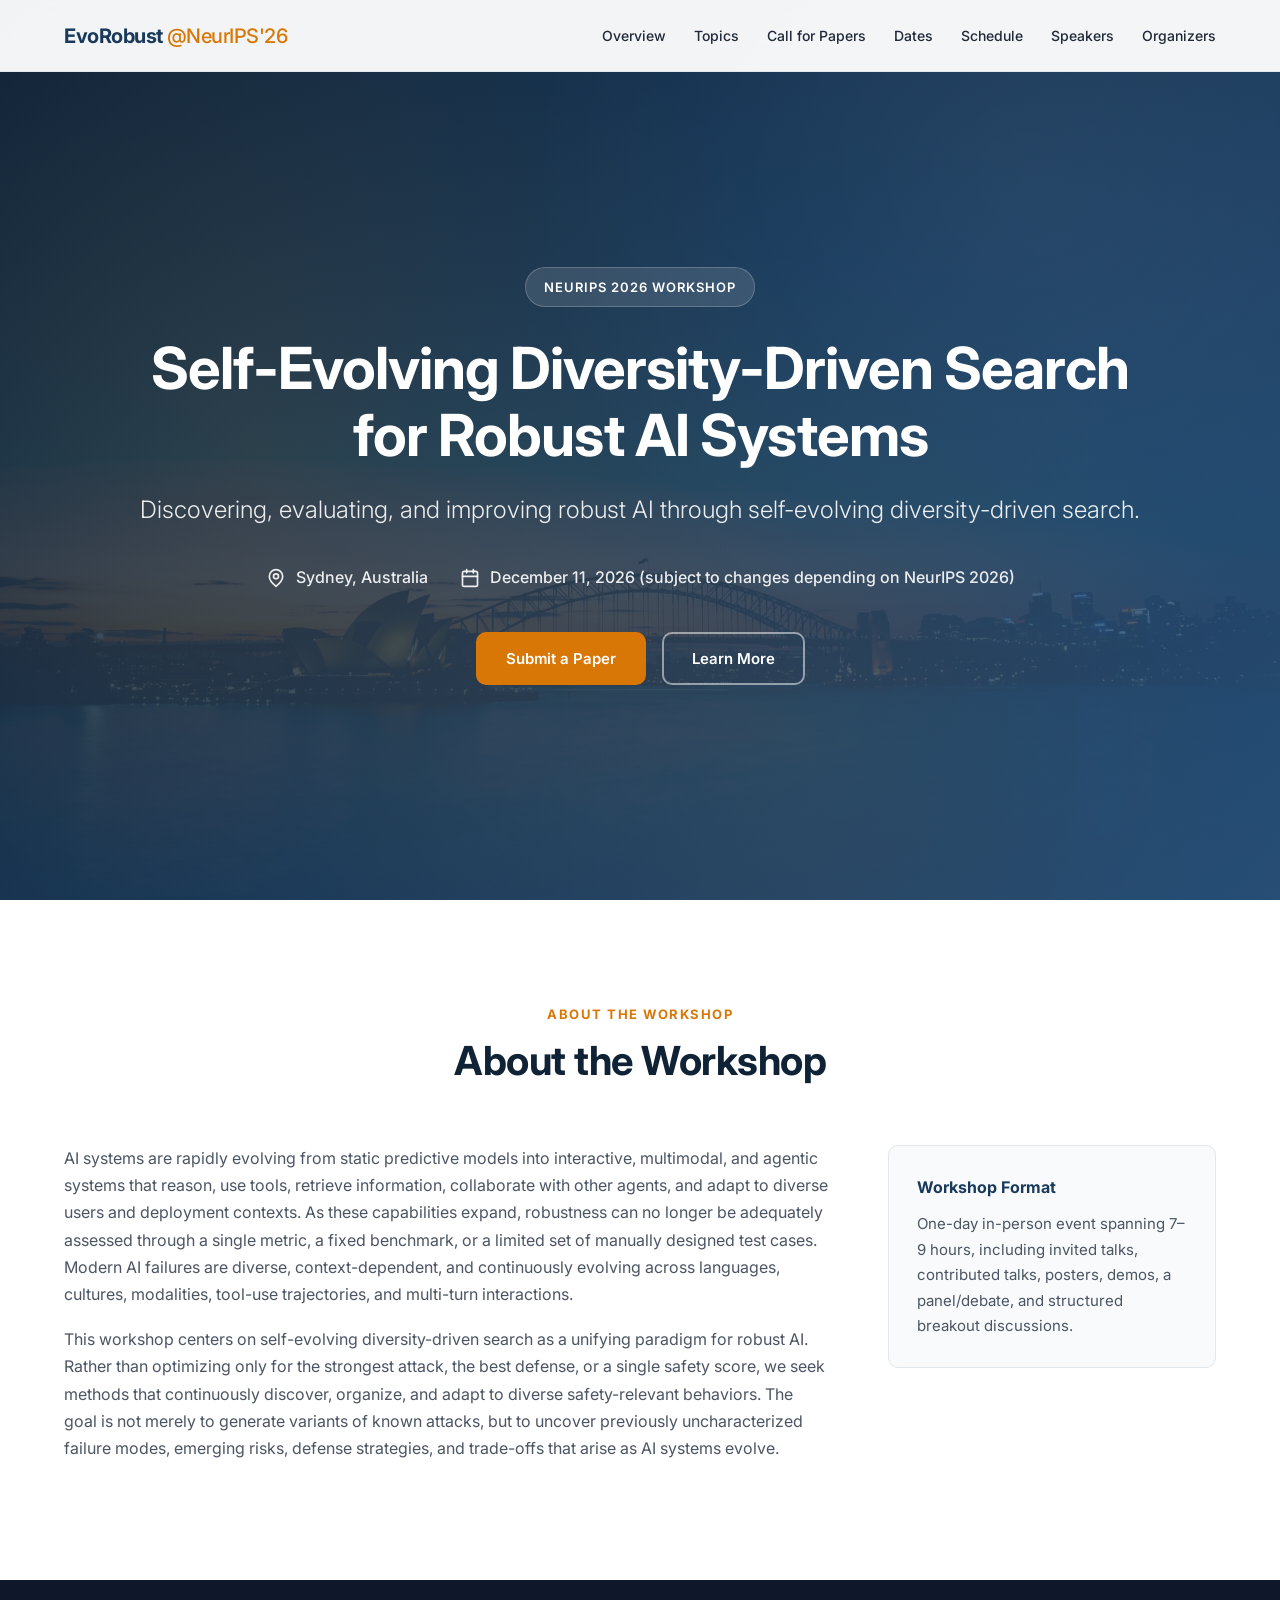
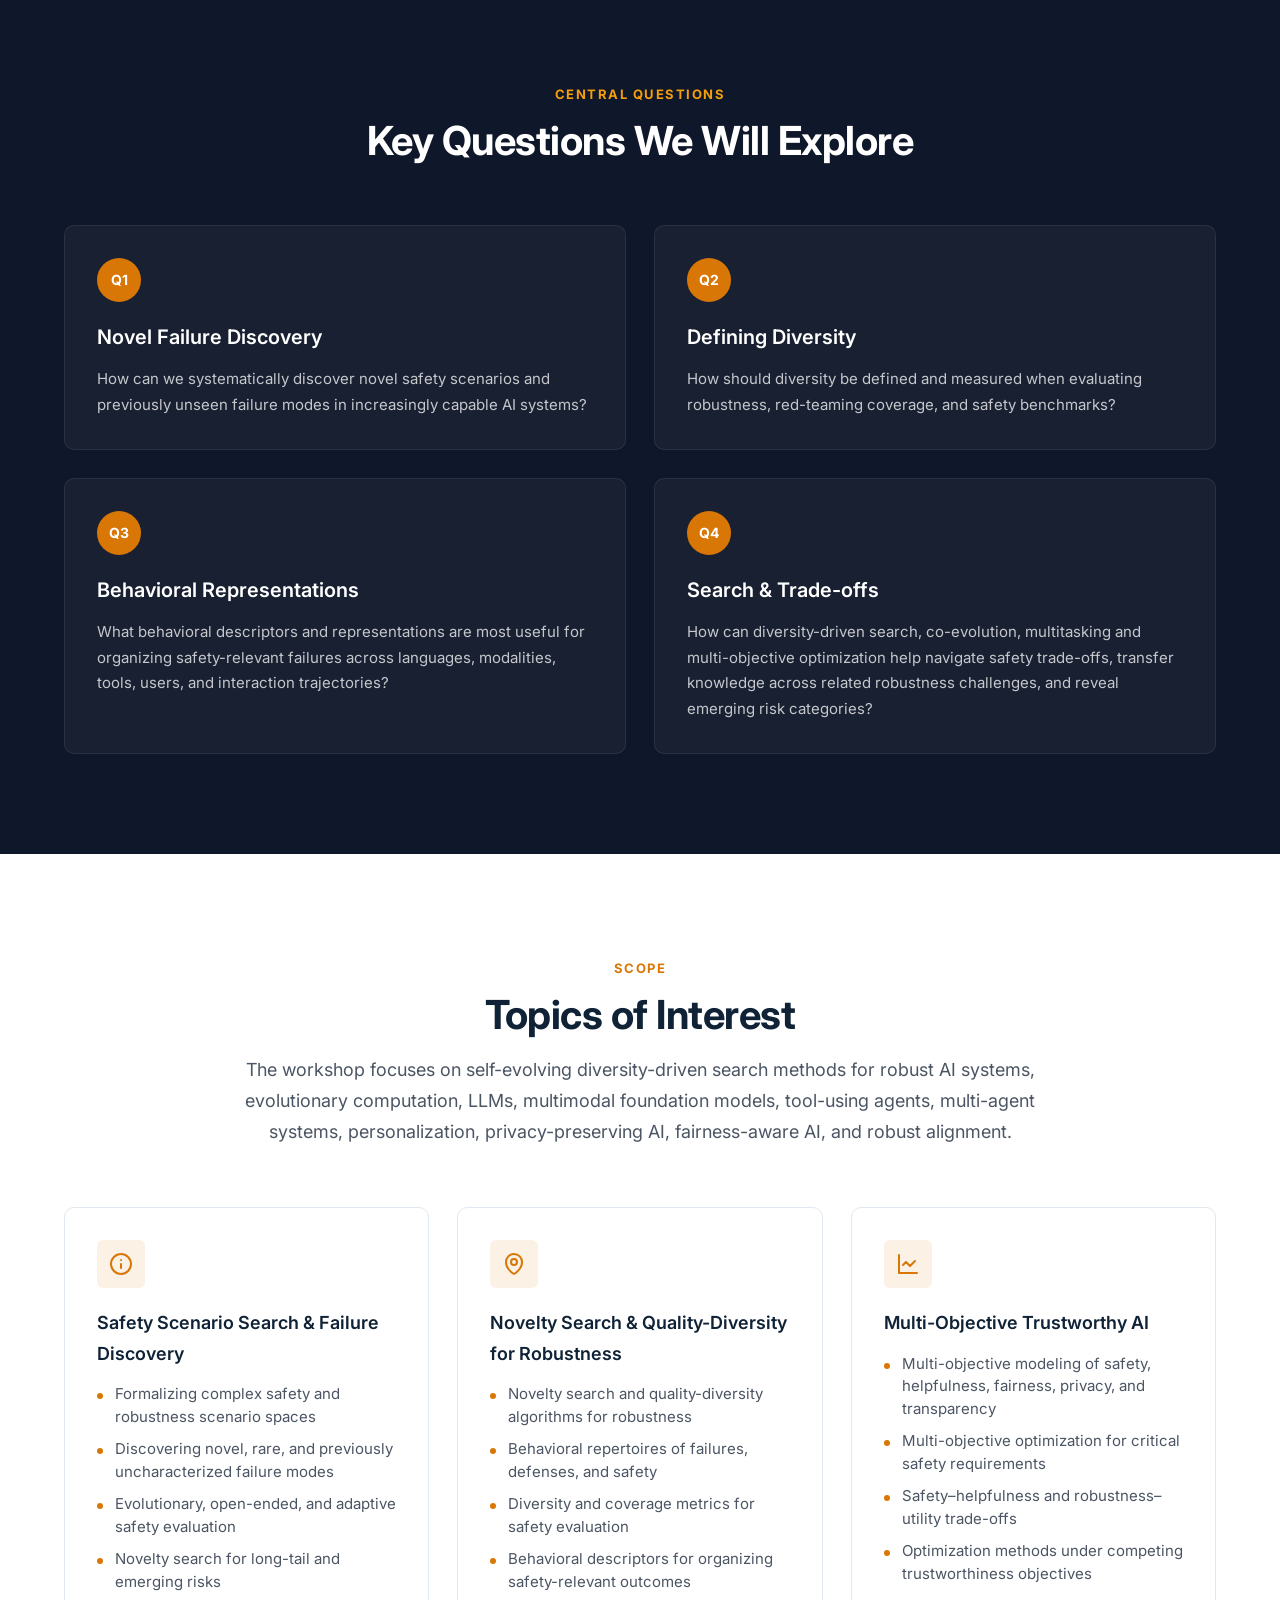
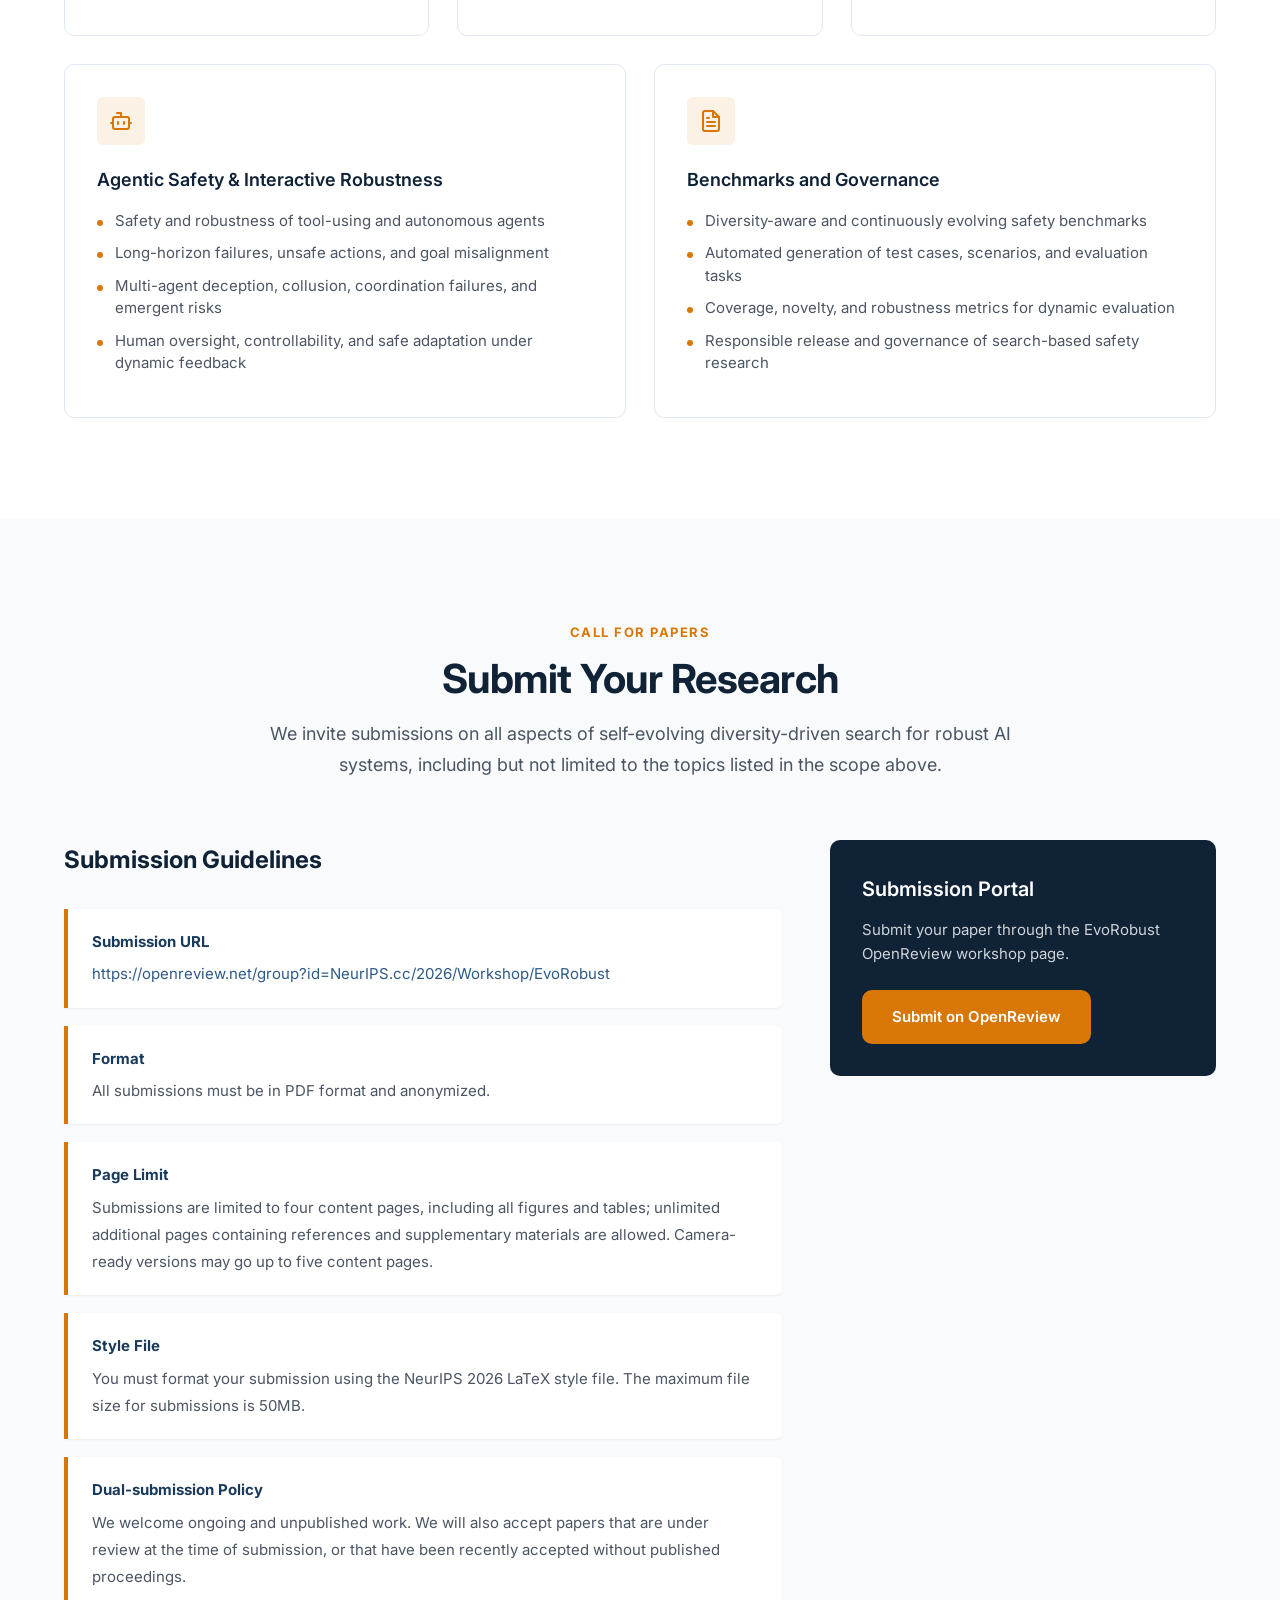
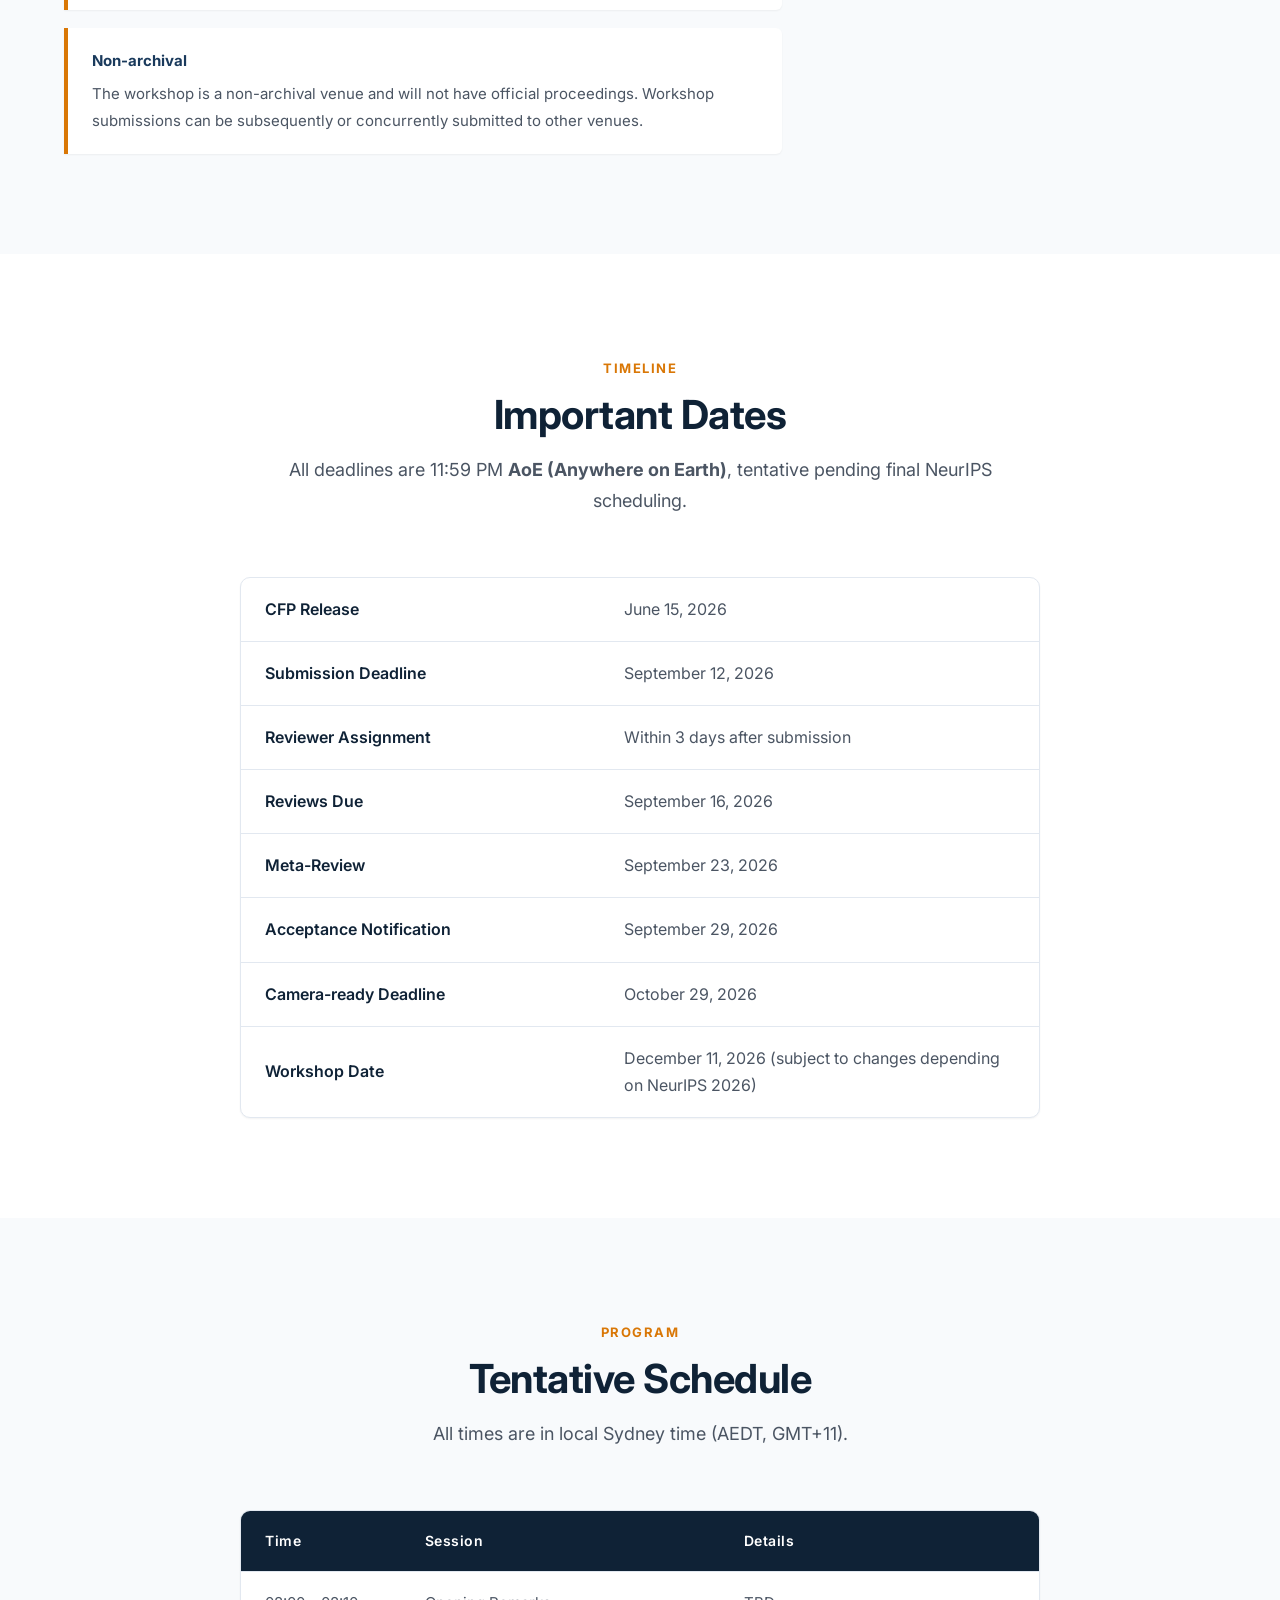
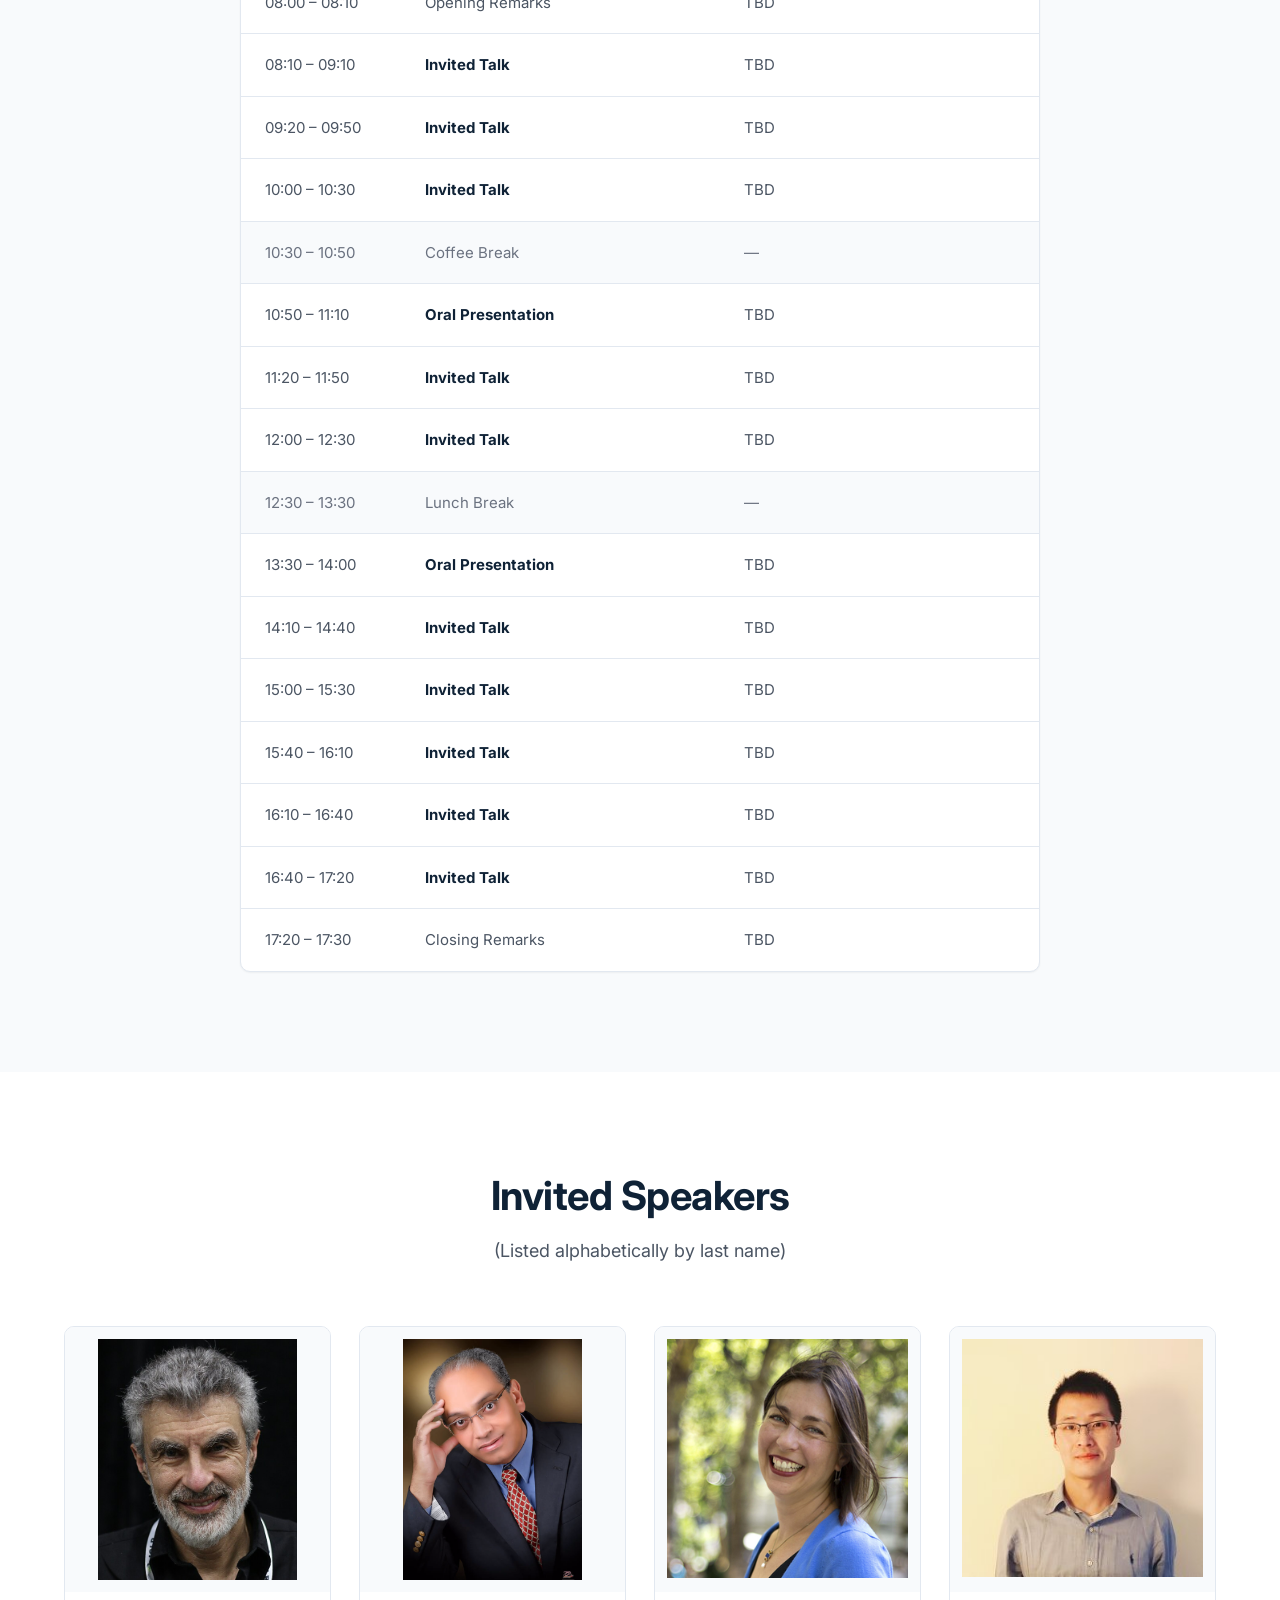
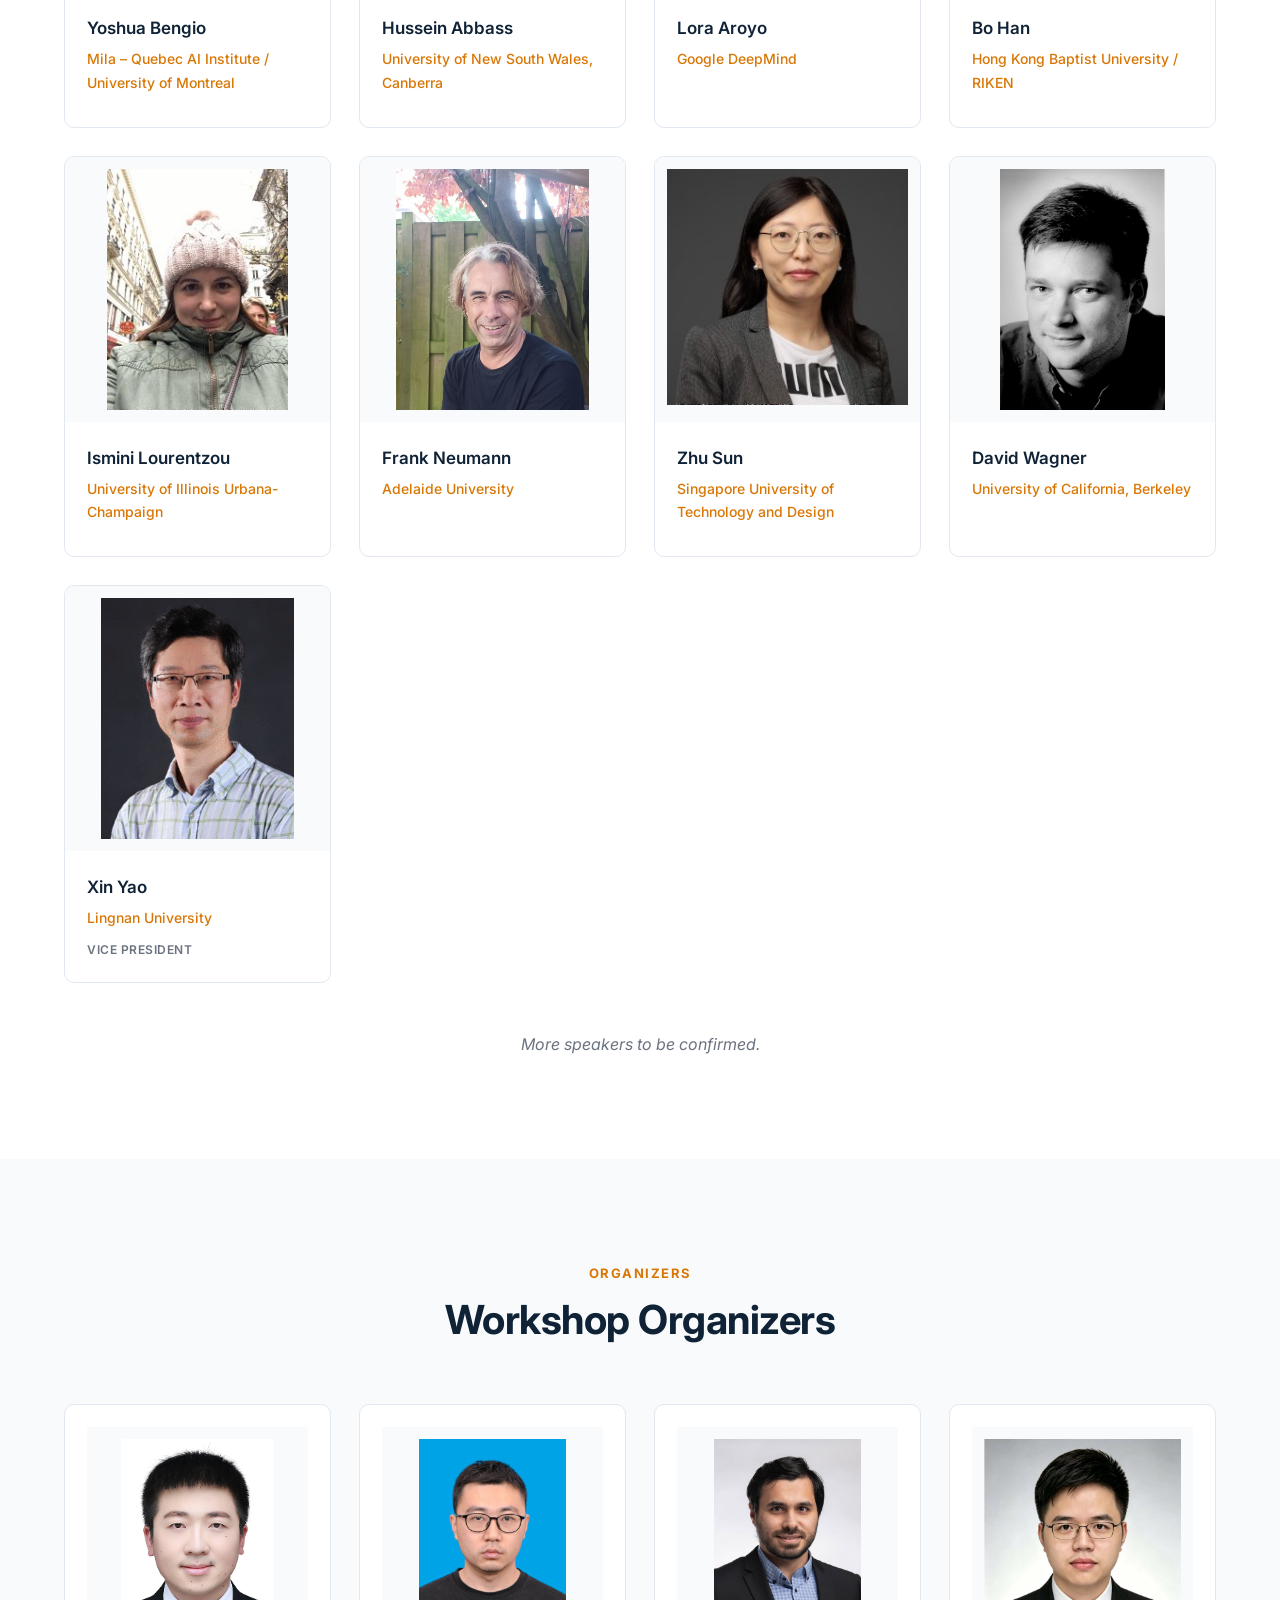
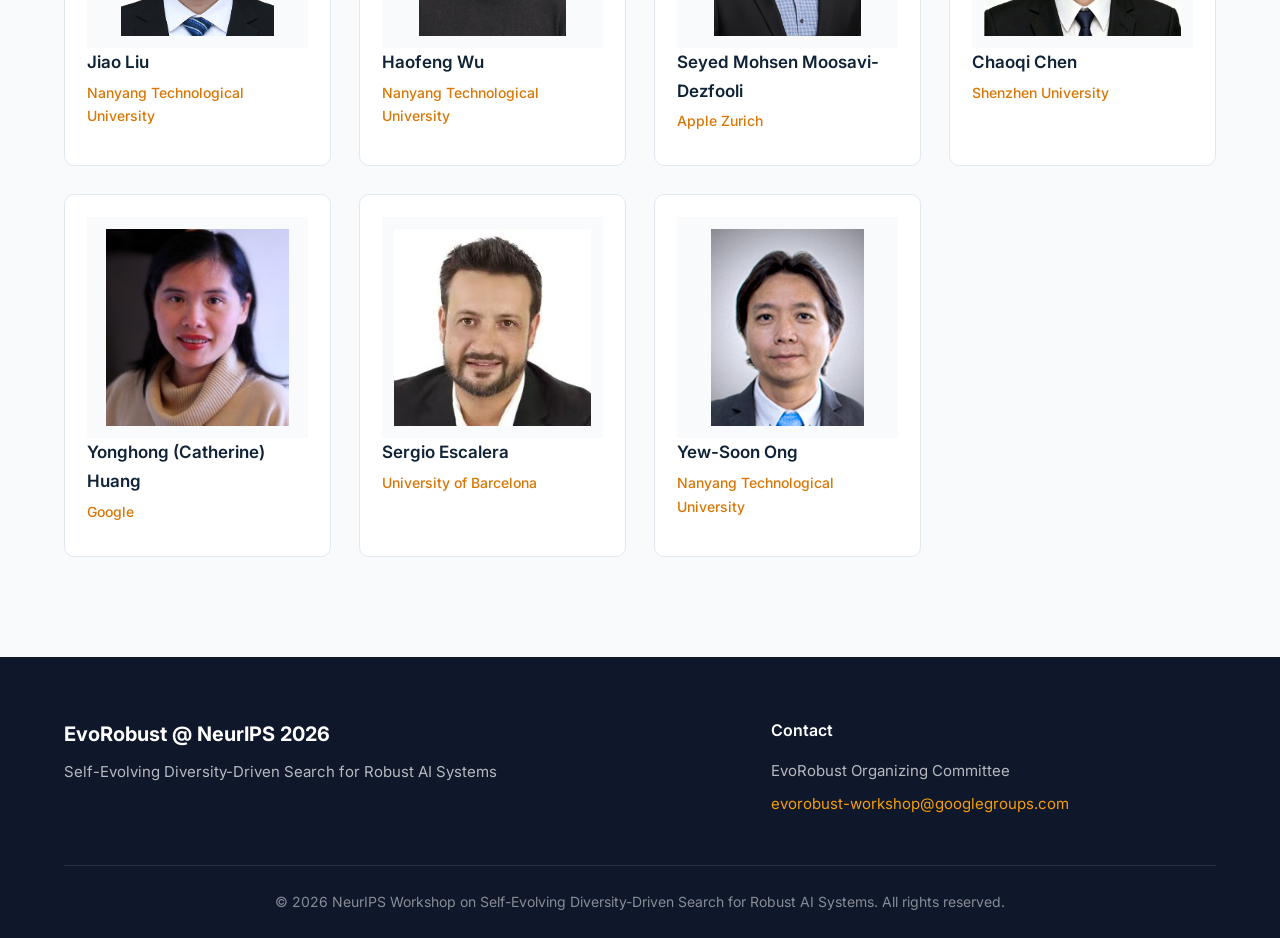
